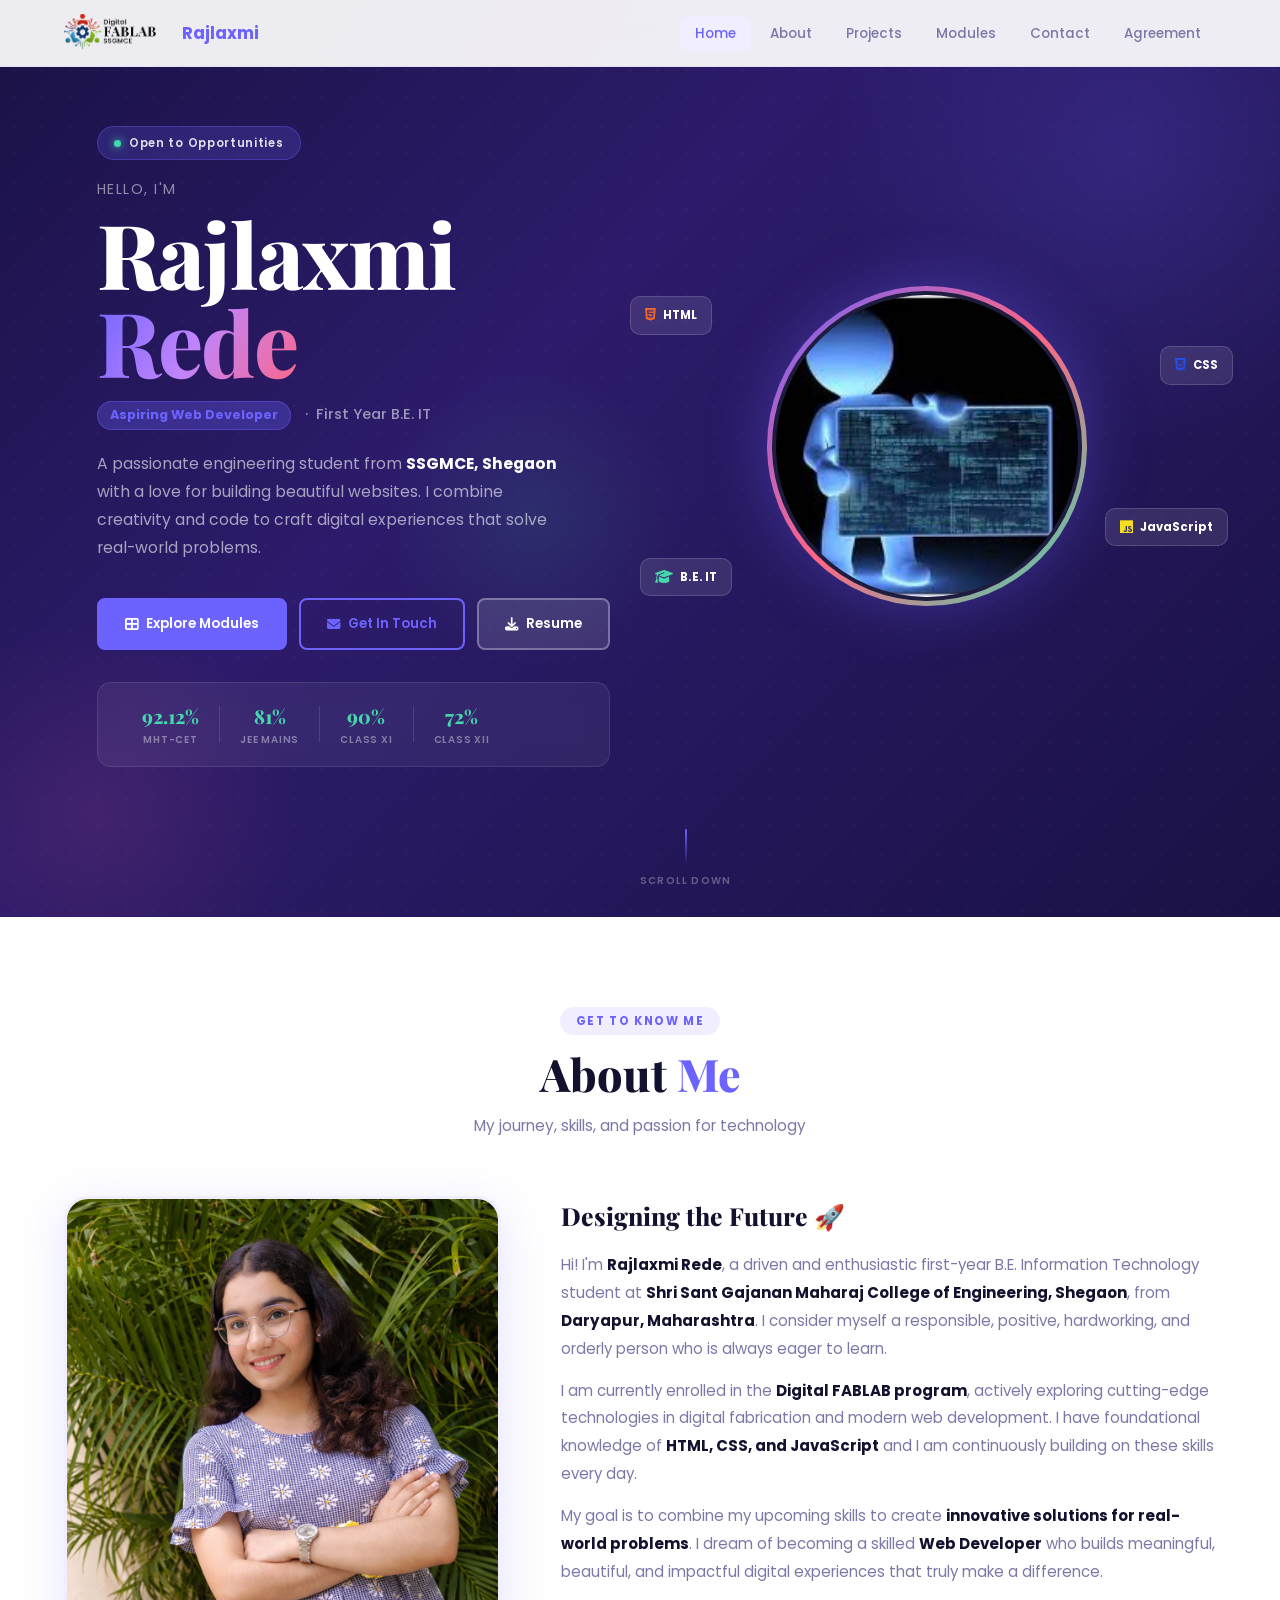
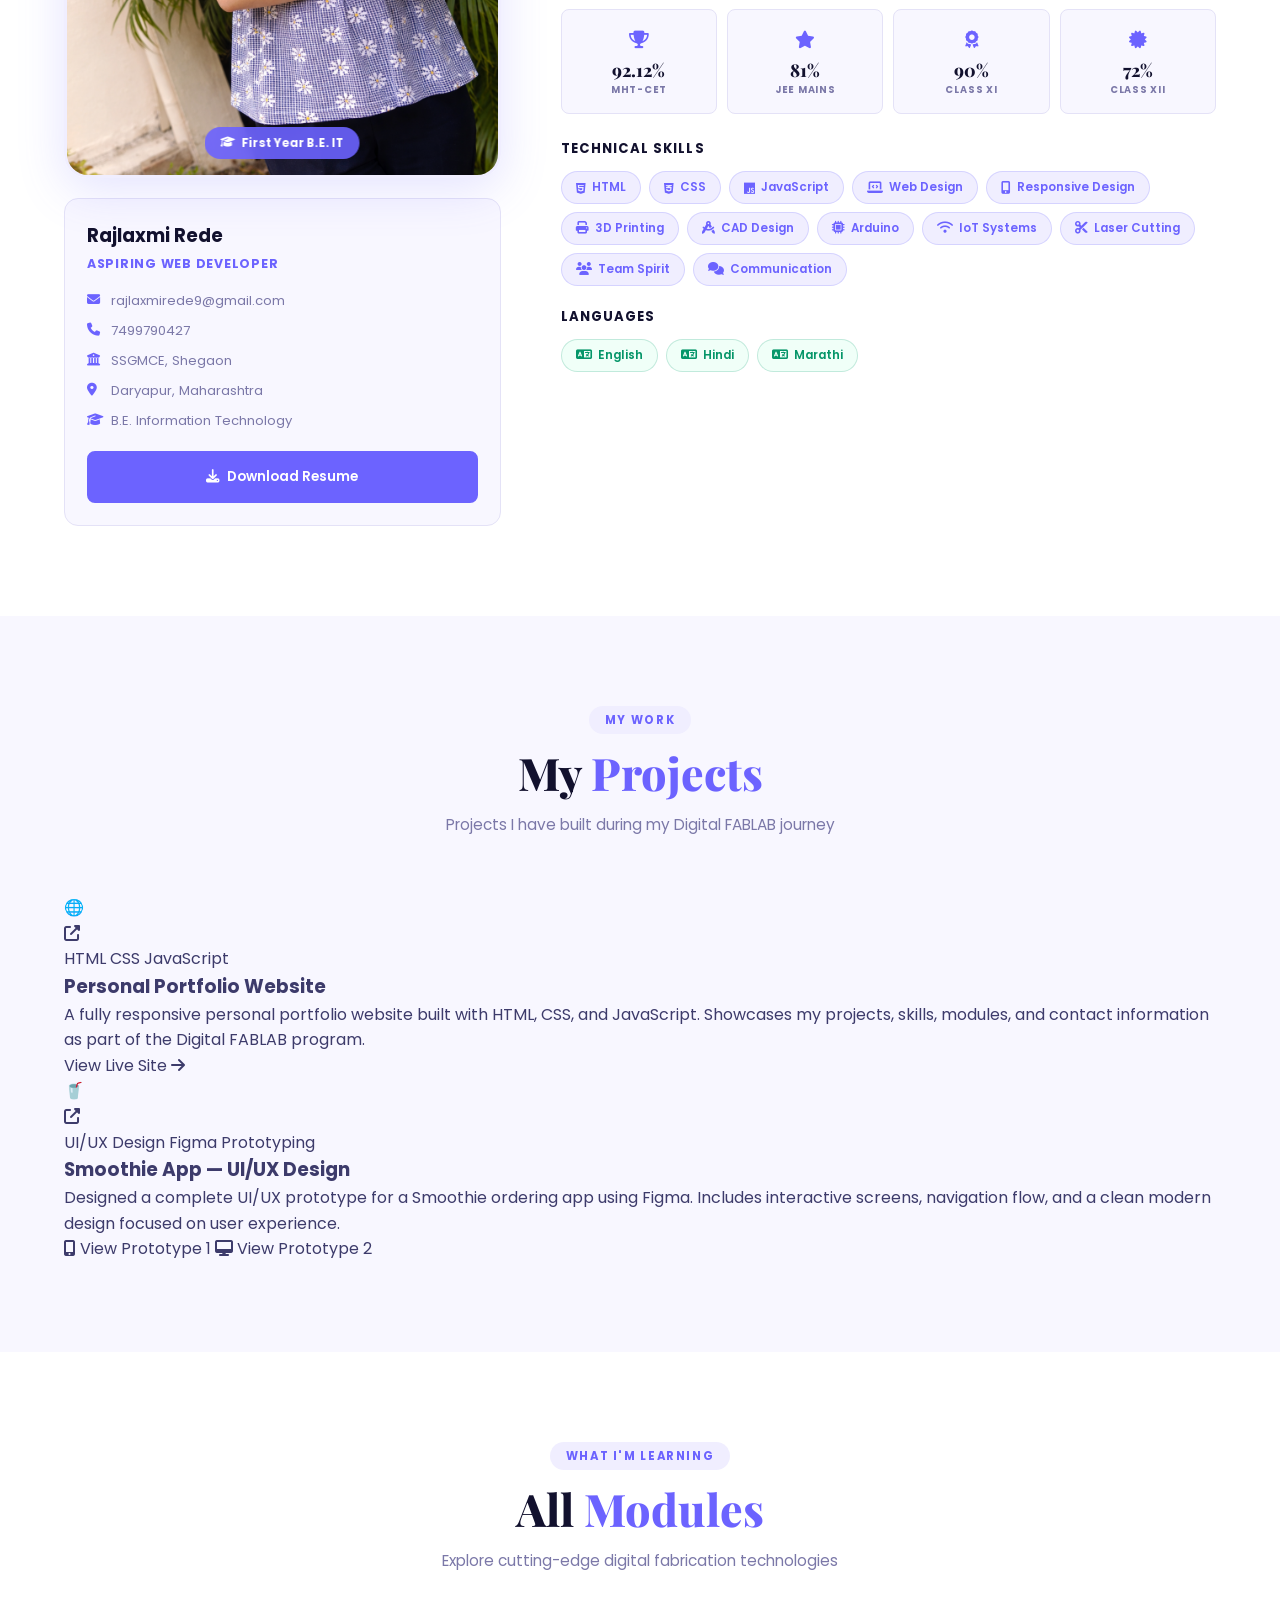
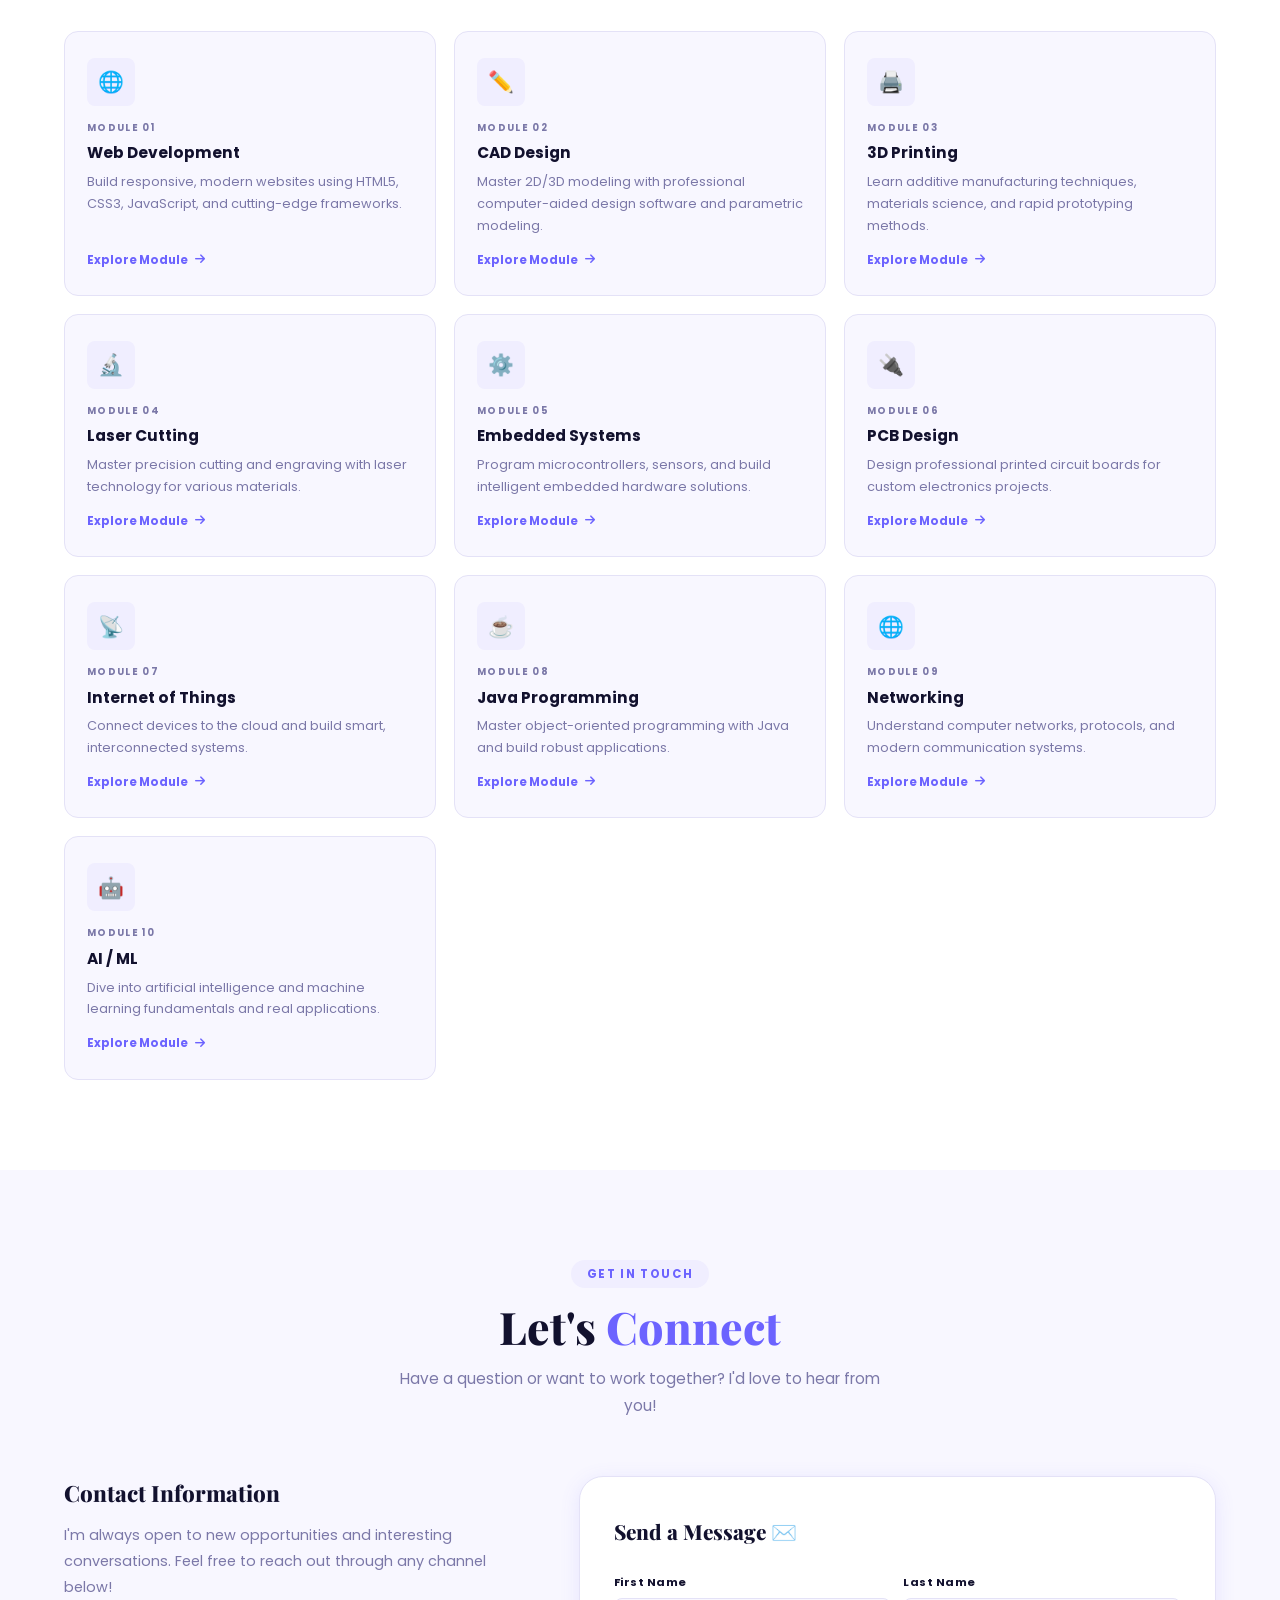
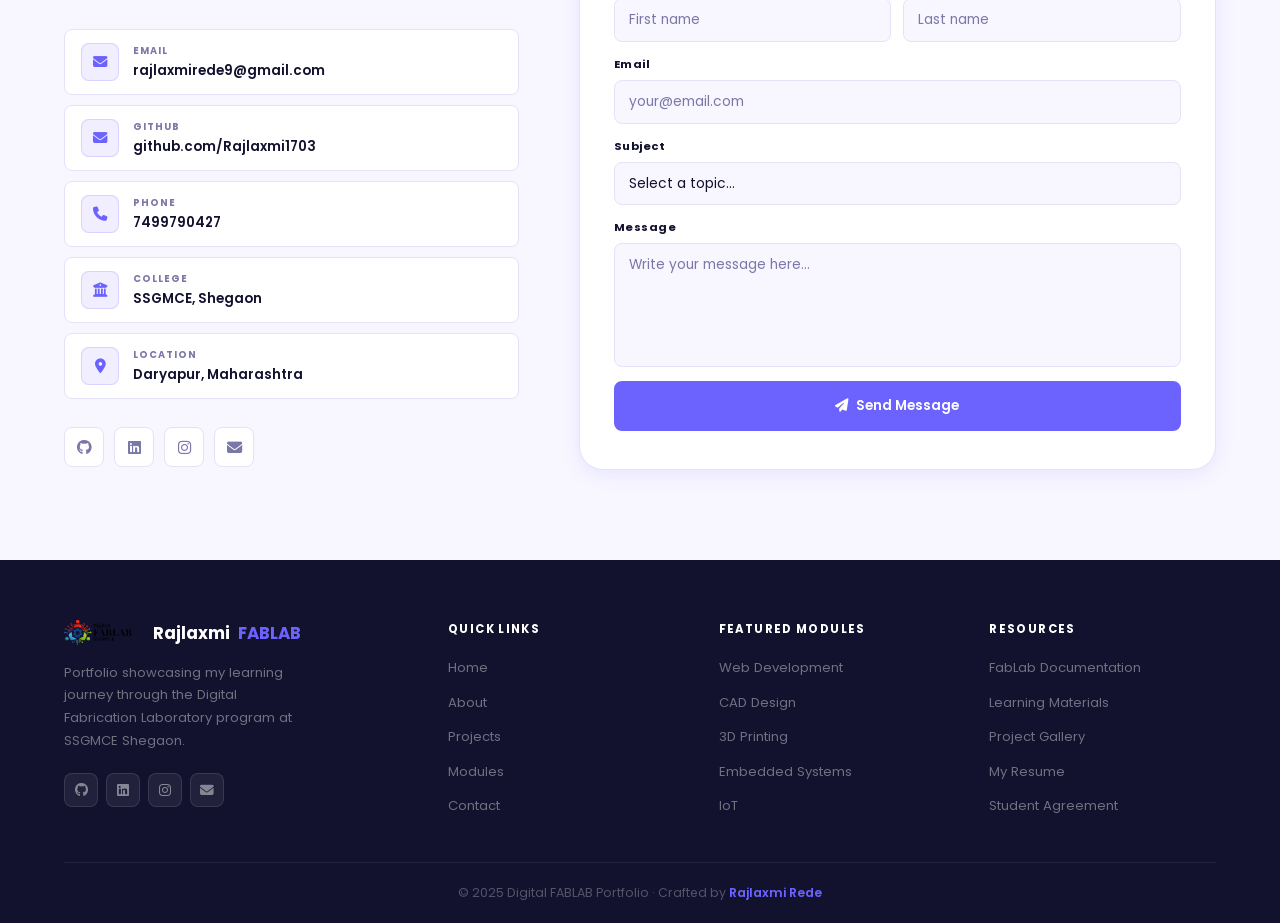
==== index.html @ d32ddcfb "Update index.html" ====
<!DOCTYPE html>
<html lang="en">
<head>
  <meta charset="UTF-8"/>
  <meta name="viewport" content="width=device-width, initial-scale=1.0"/>
  <title>Rajlaxmi Rede — Portfolio</title>
  <link rel="stylesheet" href="style.css"/>
  <link rel="stylesheet" href="https://cdnjs.cloudflare.com/ajax/libs/font-awesome/6.5.0/css/all.min.css"/>
</head>
<body>

  <!-- ========== NAVBAR ========== -->
  <nav class="navbar" id="navbar">
    <div class="nav-container">
      <a href="#home" class="nav-logo">
  <img src="./Fablab logo black.png" alt="FabLab Logo" class="logo-img"/>
  Rajlaxmi 
</a>
      <ul class="nav-menu" id="navMenu">
        <li><a href="#home"     class="nav-link">Home</a></li>
        <li><a href="#about"    class="nav-link">About</a></li>
        <li><a href="#projects" class="nav-link">Projects</a></li>
        <li><a href="#modules"  class="nav-link">Modules</a></li>
        <li><a href="#contact"  class="nav-link">Contact</a></li>
        <li><a href="agreement.html" class="nav-link">Agreement</a></li> 
      </ul>
      <button class="hamburger" id="hamburger" aria-label="Toggle menu">
        <span></span><span></span><span></span>
      </button>
    </div>
  </nav>

  <!-- Mobile Drawer -->
  <div class="mob-nav" id="mobNav">
    <a href="#home"     onclick="closeMob()">Home</a>
    <a href="#about"    onclick="closeMob()">About</a>
    <a href="#projects" onclick="closeMob()">Projects</a>
    <a href="#modules"  onclick="closeMob()">Modules</a>
    <a href="#contact"  onclick="closeMob()">Contact</a>
  </div>

  <!-- ========== HERO ========== -->
  <section id="home" class="hero">
    <div class="hero-circles">
      <div class="hc hc1"></div>
      <div class="hc hc2"></div>
      <div class="hc hc3"></div>
    </div>
    <div class="hero-container">
      <div class="hero-text">
        <div class="hero-badge">
          <span class="bdot"></span> Open to Opportunities
        </div>
        <p class="hero-greeting">Hello, I'm</p>
        <h1 class="hero-name">Rajlaxmi<br><span class="name-grad">Rede</span></h1>
        <p class="hero-role">
          <span class="rtag">Aspiring Web Developer</span>
          &nbsp;·&nbsp; First Year B.E. IT
        </p>
        <p class="hero-desc">
          A passionate engineering student from <strong>SSGMCE, Shegaon</strong> with a
          love for building beautiful websites. I combine creativity and code to craft
          digital experiences that solve real-world problems.
        </p>
        <div class="hero-btns">
          <a href="#modules" class="btn btn-primary">
            <i class="fas fa-th-large"></i> Explore Modules
          </a>
          <a href="#contact" class="btn btn-outline">
            <i class="fas fa-envelope"></i> Get In Touch
          </a>
          <a href="raj_resume.pdf" class="btn btn-ghost" target="_blank">
            <i class="fas fa-download"></i> Resume
          </a>
        </div>

        <div class="hero-scores">
          <div class="hs">
            <div class="hs-val">92.12%</div>
            <div class="hs-lbl">MHT-CET</div>
          </div>
          <div class="hs-div"></div>
          <div class="hs">
            <div class="hs-val">81%</div>
            <div class="hs-lbl">JEE Mains</div>
          </div>
          <div class="hs-div"></div>
          <div class="hs">
            <div class="hs-val">90%</div>
            <div class="hs-lbl">Class XI</div>
          </div>
          <div class="hs-div"></div>
          <div class="hs">
            <div class="hs-val">72%</div>
            <div class="hs-lbl">Class XII</div>
          </div>
        </div>
      </div>

      <div class="hero-right">
        <div class="photo-ring">
          <div class="photo-wrap">
            <img src="./background3.jpg" alt="Rajlaxmi Rede"/>
          </div>
        </div>
        <div class="fchip fc1"><i class="fab fa-html5"></i> HTML</div>
        <div class="fchip fc2"><i class="fab fa-css3-alt"></i> CSS</div>
        <div class="fchip fc3"><i class="fab fa-js"></i> JavaScript</div>
        <div class="fchip fc4"><i class="fas fa-graduation-cap"></i> B.E. IT</div>
      </div>
    </div>

    <div class="scroll-hint">
      <div class="sh-line"></div>
      <span>Scroll Down</span>
    </div>
  </section>

  <!-- ========== ABOUT ========== -->
  <section id="about" class="about">
    <div class="container">
      <div class="section-header fade-up">
        <p class="section-tag">Get to Know Me</p>
        <h2 class="section-title">About <span class="accent">Me</span></h2>
        <p class="section-desc">My journey, skills, and passion for technology</p>
      </div>

      <div class="about-grid">
        <div class="about-left fade-up">
          <div class="aph-wrap">
            <img src="./profile photo.png" alt="Rajlaxmi Rede"/>
            <div class="aph-badge">
              <i class="fas fa-graduation-cap"></i> First Year B.E. IT
            </div>
          </div>
          <div class="ainfo-card">
            <h3 class="aname">Rajlaxmi Rede</h3>
            <p class="arole">Aspiring Web Developer</p>
            <ul class="adetails">
              <li><i class="fas fa-envelope"></i><span>rajlaxmirede9@gmail.com</span></li>
              <li><i class="fas fa-phone"></i><span>7499790427</span></li>
              <li><i class="fas fa-university"></i><span>SSGMCE, Shegaon</span></li>
              <li><i class="fas fa-map-marker-alt"></i><span>Daryapur, Maharashtra</span></li>
              <li><i class="fas fa-graduation-cap"></i><span>B.E. Information Technology</span></li>
            </ul>
            <a href="raj_resume.pdf" class="btn btn-primary btn-full" target="_blank">
              <i class="fas fa-download"></i> Download Resume
            </a>
          </div>
        </div>

        <div class="about-right fade-up d1">
          <h3 class="bio-title">Designing the Future 🚀</h3>
          <p class="bio">
            Hi! I'm <strong>Rajlaxmi Rede</strong>, a driven and enthusiastic first-year
            B.E. Information Technology student at <strong>Shri Sant Gajanan Maharaj
            College of Engineering, Shegaon</strong>, from <strong>Daryapur,
            Maharashtra</strong>. I consider myself a responsible, positive, hardworking,
            and orderly person who is always eager to learn.
          </p>
          <p class="bio">
            I am currently enrolled in the <strong>Digital FABLAB program</strong>, actively
            exploring cutting-edge technologies in digital fabrication and modern web
            development. I have foundational knowledge of <strong>HTML, CSS, and
            JavaScript</strong> and I am continuously building on these skills every day.
          </p>
          <p class="bio">
            My goal is to combine my upcoming skills to create
            <strong>innovative solutions for real-world problems</strong>. I dream of
            becoming a skilled <strong>Web Developer</strong> who builds meaningful,
            beautiful, and impactful digital experiences that truly make a difference.
          </p>

          <div class="edu-row">
            <div class="edu-card">
              <div class="edu-ico"><i class="fas fa-trophy"></i></div>
              <div class="edu-score">92.12%</div>
              <div class="edu-lbl">MHT-CET</div>
            </div>
            <div class="edu-card">
              <div class="edu-ico"><i class="fas fa-star"></i></div>
              <div class="edu-score">81%</div>
              <div class="edu-lbl">JEE Mains</div>
            </div>
            <div class="edu-card">
              <div class="edu-ico"><i class="fas fa-award"></i></div>
              <div class="edu-score">90%</div>
              <div class="edu-lbl">Class XI</div>
            </div>
            <div class="edu-card">
              <div class="edu-ico"><i class="fas fa-certificate"></i></div>
              <div class="edu-score">72%</div>
              <div class="edu-lbl">Class XII</div>
            </div>
          </div>

          <h4 class="sk-title">Technical Skills</h4>
          <div class="sk-wrap">
            <span class="sk"><i class="fab fa-html5"></i> HTML</span>
            <span class="sk"><i class="fab fa-css3-alt"></i> CSS</span>
            <span class="sk"><i class="fab fa-js"></i> JavaScript</span>
            <span class="sk"><i class="fas fa-laptop-code"></i> Web Design</span>
            <span class="sk"><i class="fas fa-mobile-alt"></i> Responsive Design</span>
            <span class="sk"><i class="fas fa-print"></i> 3D Printing</span>
            <span class="sk"><i class="fas fa-drafting-compass"></i> CAD Design</span>
            <span class="sk"><i class="fas fa-microchip"></i> Arduino</span>
            <span class="sk"><i class="fas fa-wifi"></i> IoT Systems</span>
            <span class="sk"><i class="fas fa-cut"></i> Laser Cutting</span>
            <span class="sk"><i class="fas fa-users"></i> Team Spirit</span>
            <span class="sk"><i class="fas fa-comments"></i> Communication</span>
          </div>

          <h4 class="sk-title" style="margin-top:20px;">Languages</h4>
          <div class="sk-wrap">
            <span class="sk lang"><i class="fas fa-language"></i> English</span>
            <span class="sk lang"><i class="fas fa-language"></i> Hindi</span>
            <span class="sk lang"><i class="fas fa-language"></i> Marathi</span>
          </div>
        </div>
      </div>
    </div>
  </section>

  <!-- ========== PROJECTS ========== -->
<section id="projects" class="projects">
  <div class="container">
    <div class="section-header fade-up">
      <p class="section-tag">My Work</p>
      <h2 class="section-title">My <span class="accent">Projects</span></h2>
      <p class="section-desc">Projects I have built during my Digital FABLAB journey</p>
    </div>

    <div class="projects-grid fade-up d1">

      <!-- ── PROJECT 1 ── -->
      <div class="proj-card">
        <div class="proj-img">
          <div class="proj-emoji">🌐</div>
          <div class="proj-overlay">
            <a href="https://rajlaxmi1703.github.io/new-portfolio/"
               target="_blank" class="proj-overlay-btn">
              <i class="fas fa-external-link-alt"></i>
            </a>
          </div>
        </div>
        <div class="proj-body">
          <div class="proj-tags">
            <span>HTML</span>
            <span>CSS</span>
            <span>JavaScript</span>
          </div>
          <h3 class="proj-title">Personal Portfolio Website</h3>
          <p class="proj-desc">
            A fully responsive personal portfolio website built with HTML, CSS,
            and JavaScript. Showcases my projects, skills, modules, and contact
            information as part of the Digital FABLAB program.
          </p>
          <a href="https://rajlaxmi1703.github.io/new-portfolio/"
             target="_blank" class="proj-link">
            View Live Site <i class="fas fa-arrow-right"></i>
          </a>
        </div>
      </div>

      <!-- ── PROJECT 2 ── -->
<div class="proj-card">
  <div class="proj-img">
    <div class="proj-emoji">🥤</div>
    <div class="proj-overlay">
      <a href="https://www.figma.com/proto/hM9DYIUPNpZbMHEtj3HZSu/SMOOTHIE?page-id=0%3A1&node-id=1-2&viewport=-27%2C272%2C0.26&t=ZIul0UamfwOJf7u2-1&scaling=min-zoom&content-scaling=fixed&starting-point-node-id=1%3A2"
         target="_blank" class="proj-overlay-btn">
        <i class="fas fa-external-link-alt"></i>
      </a>
    </div>
  </div>
  <div class="proj-body">
    <div class="proj-tags">
      <span>UI/UX Design</span>
      <span>Figma</span>
      <span>Prototyping</span>
    </div>
    <h3 class="proj-title">Smoothie App — UI/UX Design</h3>
    <p class="proj-desc">
      Designed a complete UI/UX prototype for a Smoothie ordering app using
      Figma. Includes interactive screens, navigation flow, and a clean
      modern design focused on user experience.
    </p>

    <!-- ── TWO LINKS ── -->
    <div class="proj-links">
      <a href="https://www.figma.com/proto/hM9DYIUPNpZbMHEtj3HZSu/SMOOTHIE?page-id=0%3A1&node-id=1-2&viewport=-27%2C272%2C0.26&t=ZIul0UamfwOJf7u2-1&scaling=min-zoom&content-scaling=fixed&starting-point-node-id=1%3A2"
         target="_blank" class="proj-link">
        <i class="fas fa-mobile-alt"></i> View Prototype 1
      </a>
      <a href="https://www.figma.com/proto/R5Jrcd3M5O8kg1SJXBQDNY/Untitled?page-id=3%3A2&node-id=3-122&p=f&viewport=81%2C259%2C0.11&t=gJ6X6lmeKwfV7VP4-1&scaling=contain&content-scaling=fixed&starting-point-node-id=3%3A122"
         target="_blank" class="proj-link">
        <i class="fas fa-desktop"></i> View Prototype 2
      </a>
    </div>

  </div>
</div>
    </div>
  </div>
</section>

  <!-- ========== MODULES ========== -->
  <section id="modules" class="modules">
    <div class="container">
      <div class="section-header fade-up">
        <p class="section-tag">What I'm Learning</p>
        <h2 class="section-title">All <span class="accent">Modules</span></h2>
        <p class="section-desc">Explore cutting-edge digital fabrication technologies</p>
      </div>
      <div class="modules-grid" id="modulesGrid"></div>
    </div>
  </section>

  <!-- ========== CONTACT ========== -->
  <section id="contact" class="contact">
    <div class="container">
      <div class="section-header fade-up">
        <p class="section-tag">Get In Touch</p>
        <h2 class="section-title">Let's <span class="accent">Connect</span></h2>
        <p class="section-desc">Have a question or want to work together? I'd love to hear from you!</p>
      </div>
      <div class="contact-grid">
        <div class="contact-left fade-up d1">
          <h3 class="cl-title">Contact Information</h3>
          <p class="cl-desc">
            I'm always open to new opportunities and interesting conversations.
            Feel free to reach out through any channel below!
          </p>
          <div class="ci-list">
            <a href="mailto:rajlaxmirede9@gmail.com" class="ci">
              <div class="ci-ico"><i class="fas fa-envelope"></i></div>
              <div>
                <div class="ci-lbl">Email</div>
                <div class="ci-val">rajlaxmirede9@gmail.com</div>
              </div>
            </a>
            <a href="mailto:https://github.com/Rajlaxmi1703" class="ci">
              <div class="ci-ico"><i class="fas fa-envelope"></i></div>
              <div>
                <div class="ci-lbl">GitHub</div>
                <div class="ci-val">github.com/Rajlaxmi1703</div>
              </div>
            </a>
            <a href="tel:7499790427" class="ci">
              <div class="ci-ico"><i class="fas fa-phone"></i></div>
              <div>
                <div class="ci-lbl">Phone</div>
                <div class="ci-val">7499790427</div>
              </div>
            </a>
            <div class="ci">
              <div class="ci-ico"><i class="fas fa-university"></i></div>
              <div>
                <div class="ci-lbl">College</div>
                <div class="ci-val">SSGMCE, Shegaon</div>
              </div>
            </div>
            <div class="ci">
              <div class="ci-ico"><i class="fas fa-map-marker-alt"></i></div>
              <div>
                <div class="ci-lbl">Location</div>
                <div class="ci-val">Daryapur, Maharashtra</div>
              </div>
            </div>
          </div>
          <div class="soc-row">
            <a href="#" class="soc"><i class="fab fa-github"></i></a>
            <a href="#" class="soc"><i class="fab fa-linkedin"></i></a>
            <a href="#" class="soc"><i class="fab fa-instagram"></i></a>
            <a href="mailto:rajlaxmirede9@gmail.com" class="soc">
              <i class="fas fa-envelope"></i>
            </a>
          </div>
        </div>

        <div class="cform-wrap fade-up d2">
          <h3 class="cform-title">Send a Message ✉️</h3>
          <form id="contactForm" onsubmit="handleSubmit(event)">
            <div class="fg-row">
              <div class="fg">
                <label>First Name</label>
                <input type="text" placeholder="First name" required/>
              </div>
              <div class="fg">
                <label>Last Name</label>
                <input type="text" placeholder="Last name" required/>
              </div>
            </div>
            <div class="fg">
              <label>Email</label>
              <input type="email" placeholder="your@email.com" required/>
            </div>
            <div class="fg">
              <label>Subject</label>
              <select>
                <option value="">Select a topic…</option>
                <option>Project Collaboration</option>
                <option>Module Question</option>
                <option>Internship / Opportunity</option>
                <option>Just Saying Hello</option>
                <option>Other</option>
              </select>
            </div>
            <div class="fg">
              <label>Message</label>
              <textarea rows="5" placeholder="Write your message here..." required></textarea>
            </div>
            <button type="submit" class="btn btn-primary btn-full" id="submitBtn">
              <i class="fas fa-paper-plane"></i> Send Message
            </button>
          </form>
        </div>
      </div>
    </div>
  </section>

  <!-- ========== FOOTER ========== -->
  <footer class="footer">
    <div class="container">
      <div class="footer-grid">
        <div class="footer-brand">
          <a href="#home" class="footer-logo">
  <img src="./Fablab logo black.png" alt="FabLab Logo" class="logo-img-footer"/>
  Rajlaxmi <span>FABLAB</span>
</a>
          <p class="footer-desc">
            Portfolio showcasing my learning journey through the Digital Fabrication
            Laboratory program at SSGMCE Shegaon.
          </p>
          <div class="footer-socials">
            <a href="#"><i class="fab fa-github"></i></a>
            <a href="#"><i class="fab fa-linkedin"></i></a>
            <a href="#"><i class="fab fa-instagram"></i></a>
            <a href="mailto:rajlaxmirede9@gmail.com"><i class="fas fa-envelope"></i></a>
          </div>
        </div>
        <div class="footer-col">
          <h4 class="fc-title">Quick Links</h4>
          <ul class="flinks">
            <li><a href="#home">Home</a></li>
            <li><a href="#about">About</a></li>
            <li><a href="#projects">Projects</a></li>
            <li><a href="#modules">Modules</a></li>
            <li><a href="#contact">Contact</a></li>
          </ul>
        </div>
        <div class="footer-col">
          <h4 class="fc-title">Featured Modules</h4>
          <ul class="flinks">
            <li><a href="web-development.html">Web Development</a></li>
            <li><a href="cad-design.html">CAD Design</a></li>
            <li><a href="3d-printing.html">3D Printing</a></li>
            <li><a href="embedded-systems.html">Embedded Systems</a></li>
            <li><a href="iot.html">IoT</a></li>
          </ul>
        </div>
        <div class="footer-col">
          <h4 class="fc-title">Resources</h4>
          <ul class="flinks">
            <li><a href="#">FabLab Documentation</a></li>
            <li><a href="#">Learning Materials</a></li>
            <li><a href="#">Project Gallery</a></li>
            <li><a href="raj_resume.pdf" target="_blank">My Resume</a></li>
             <li><a href="agreement.html">Student Agreement</a></li> 
          </ul>
        </div>
      </div>
      <div class="footer-bottom">
        <p>© 2025 Digital FABLAB Portfolio · Crafted by <span>Rajlaxmi Rede</span></p>
      </div>
    </div>
  </footer>

  <button class="btt" id="backToTop" aria-label="Back to top">
    <i class="fas fa-chevron-up"></i>
  </button>

  <script src="script.js"></script>
</body>
</html>
---- style.css ----
/* =============================================
   RAJLAXMI REDE — PORTFOLIO  style.css
   =============================================*/

@import url('https://fonts.googleapis.com/css2?family=Poppins:wght@300;400;500;600;700;800&family=Playfair+Display:ital,wght@0,700;0,800;1,700&display=swap');

/* ---------- TOKENS ---------- */
:root {
  --primary:   #6c63ff;
  --primary-d: #554fd8;
  --primary-l: #f0eeff;
  --pink:      #ff6584;
  --teal:      #43d9ad;
  --dark:      #12112e;
  --dark2:     #1e1d3f;
  --text:      #3d3b6b;
  --muted:     #7b78a8;
  --border:    #e4e2f7;
  --bg:        #f8f7ff;
  --white:     #ffffff;
  --sh:        0 4px 20px rgba(108,99,255,0.12);
  --sh-lg:     0 12px 48px rgba(108,99,255,0.18);
  --r:         14px;
  --r-sm:      8px;
  --r-lg:      24px;
  --tr:        all 0.3s ease;
}

*,*::before,*::after { box-sizing:border-box; margin:0; padding:0 }
html { scroll-behavior:smooth }
body {
  font-family:'Poppins',sans-serif;
  color:var(--text);
  background:var(--bg);
  overflow-x:hidden;
  line-height:1.6;
}
img { max-width:100%; display:block }
a   { text-decoration:none; color:inherit }
ul  { list-style:none }

.container { width:100%; max-width:1200px; margin:0 auto; padding:0 24px }
section { padding:90px 0 }

/* ---- SECTION HEADER ---- */
.section-header { text-align:center; margin-bottom:56px }
.section-tag {
  display:inline-block; padding:5px 16px; border-radius:100px;
  background:var(--primary-l); color:var(--primary);
  font-size:0.72rem; font-weight:700; letter-spacing:0.14em;
  text-transform:uppercase; margin-bottom:12px;
}
.section-title {
  font-family:'Playfair Display',serif;
  font-size:clamp(1.8rem,4vw,2.8rem);
  font-weight:800; color:var(--dark);
  margin-bottom:12px; line-height:1.2;
}
.accent { color:var(--primary) }
.section-desc {
  font-size:0.96rem; color:var(--muted);
  max-width:500px; margin:0 auto; line-height:1.75;
}

/* ---- BUTTONS ---- */
.btn {
  display:inline-flex; align-items:center; gap:8px;
  padding:13px 26px; border-radius:var(--r-sm);
  font-family:'Poppins',sans-serif; font-size:0.84rem;
  font-weight:600; cursor:pointer; border:2px solid transparent;
  transition:var(--tr); text-decoration:none;
}
.btn-primary  { background:var(--primary); color:#fff; border-color:var(--primary) }
.btn-primary:hover {
  background:var(--primary-d); border-color:var(--primary-d);
  transform:translateY(-2px); box-shadow:0 8px 24px rgba(108,99,255,0.35);
}
.btn-outline  { background:transparent; color:var(--primary); border-color:var(--primary) }
.btn-outline:hover { background:var(--primary); color:#fff; transform:translateY(-2px) }
.btn-ghost    { background:rgba(255,255,255,0.12); color:#fff; border-color:rgba(255,255,255,0.3) }
.btn-ghost:hover  { background:rgba(255,255,255,0.22); transform:translateY(-2px) }
.btn-full     { width:100%; justify-content:center }

/* ---- REVEAL ANIMATION ---- */
.fade-up {
  opacity:0; transform:translateY(28px);
  transition:opacity .65s cubic-bezier(.16,1,.3,1),
              transform .65s cubic-bezier(.16,1,.3,1);
}
.fade-up.visible { opacity:1; transform:none }
.d1 { transition-delay:.1s }
.d2 { transition-delay:.2s }
.d3 { transition-delay:.3s }

/* =============================================
   NAVBAR
   =============================================*/
.navbar {
  position:fixed; top:0; left:0; right:0; z-index:1000;
  background:rgba(255,255,255,0.92); backdrop-filter:blur(16px);
  border-bottom:1px solid var(--border); transition:box-shadow .3s;
}
.navbar.scrolled { box-shadow:var(--sh) }
.nav-container {
  display:flex; align-items:center; justify-content:space-between;
  max-width:1200px; margin:0 auto; padding:0 24px; height:66px;
}
.nav-logo {
  display:flex; align-items:center; gap:8px;
  font-size:1.05rem; font-weight:700; color:var(--primary);
}
.nav-logo span { color:var(--dark) }
.nav-menu { display:flex; align-items:center; gap:4px }
.nav-link {
  padding:8px 15px; border-radius:var(--r-sm);
  font-size:0.84rem; font-weight:500; color:var(--muted); transition:var(--tr);
}
.nav-link:hover,
.nav-link.active { color:var(--primary); background:var(--primary-l) }

.hamburger {
  display:none; flex-direction:column; gap:5px;
  background:none; border:none; cursor:pointer; padding:4px;
}
.hamburger span {
  display:block; width:22px; height:2px;
  background:var(--dark); border-radius:2px; transition:var(--tr);
}
.hamburger.open span:nth-child(1) { transform:rotate(45deg) translate(5px,5px) }
.hamburger.open span:nth-child(2) { opacity:0 }
.hamburger.open span:nth-child(3) { transform:rotate(-45deg) translate(5px,-5px) }

.mob-nav {
  display:none; position:fixed; top:66px; left:0; right:0; z-index:999;
  background:rgba(255,255,255,0.97); backdrop-filter:blur(16px);
  border-bottom:1px solid var(--border);
  flex-direction:column; padding:14px 24px 20px; gap:4px;
  transform:translateY(-110%);
  transition:transform .35s cubic-bezier(.16,1,.3,1);
}
.mob-nav.open { transform:translateY(0) }
.mob-nav a {
  padding:12px 14px; border-radius:var(--r-sm);
  font-size:0.88rem; font-weight:500; color:var(--muted);
  border-bottom:1px solid var(--border); transition:color .2s;
}
.mob-nav a:hover { color:var(--primary) }

/* =============================================
   HERO
   =============================================*/
.hero {
  min-height:100vh; display:flex; flex-direction:column;
  justify-content:center; padding-top:66px;
  background:linear-gradient(135deg,#1a1245 0%,#2d1b6b 40%,#1a1245 100%);
  position:relative; overflow:hidden;
}

/* Dot grid background */
.hero::before {
  content:''; position:absolute; inset:0;
  background-image:radial-gradient(rgba(255,255,255,0.04) 1px,transparent 1px);
  background-size:28px 28px; pointer-events:none;
}

/* Glowing circles */
.hero-circles { position:absolute; inset:0; pointer-events:none }
.hc  { position:absolute; border-radius:50% }
.hc1 {
  width:600px; height:600px; top:-150px; right:-150px;
  background:radial-gradient(circle,rgba(108,99,255,0.18) 0%,transparent 70%);
}
.hc2 {
  width:400px; height:400px; bottom:-100px; left:-100px;
  background:radial-gradient(circle,rgba(255,101,132,0.1) 0%,transparent 70%);
}
.hc3 {
  width:300px; height:300px; top:40%; left:30%;
  background:radial-gradient(circle,rgba(67,217,173,0.1) 0%,transparent 70%);
}

.hero-container {
  position:relative; z-index:1; display:grid;
  grid-template-columns:1fr 1fr; gap:60px; align-items:center;
  max-width:1200px; margin:0 auto; padding:60px 24px;
}

/* Animated badge */
.hero-badge {
  display:inline-flex; align-items:center; gap:8px;
  padding:7px 16px; border-radius:100px;
  background:rgba(108,99,255,0.2); border:1px solid rgba(108,99,255,0.35);
  font-size:0.72rem; font-weight:600; color:rgba(255,255,255,0.85);
  letter-spacing:0.06em; margin-bottom:18px;
  opacity:0; animation:hup .7s .1s forwards;
}
.bdot {
  width:7px; height:7px; border-radius:50%;
  background:var(--teal); box-shadow:0 0 8px var(--teal);
  animation:pulse 2s infinite;
}
@keyframes pulse {
  0%,100% { box-shadow:0 0 0 0 rgba(67,217,173,0.4) }
  50%      { box-shadow:0 0 0 6px rgba(67,217,173,0) }
}

.hero-greeting {
  font-size:0.9rem; color:rgba(255,255,255,0.5);
  letter-spacing:0.1em; text-transform:uppercase; margin-bottom:8px;
  opacity:0; animation:hup .7s .2s forwards;
}
.hero-name {
  font-family:'Playfair Display',serif; font-weight:800;
  font-size:clamp(3rem,7vw,6rem); color:#fff;
  line-height:0.98; letter-spacing:-0.02em; margin-bottom:16px;
  opacity:0; animation:hup .7s .35s forwards;
}
.name-grad {
  background:linear-gradient(120deg,var(--primary),#c084fc,var(--pink));
  -webkit-background-clip:text; -webkit-text-fill-color:transparent;
  background-clip:text;
}
.hero-role {
  font-size:0.92rem; font-weight:500; color:rgba(255,255,255,0.55);
  margin-bottom:20px; opacity:0; animation:hup .7s .45s forwards;
}
.rtag {
  display:inline-block; padding:3px 12px; border-radius:100px;
  background:rgba(108,99,255,0.3); color:var(--primary);
  font-weight:700; font-size:0.8rem;
  border:1px solid rgba(108,99,255,0.4); margin-right:6px;
}
.hero-desc {
  font-size:0.98rem; color:rgba(255,255,255,0.6);
  line-height:1.8; max-width:460px; margin-bottom:36px;
  opacity:0; animation:hup .7s .55s forwards;
}
.hero-desc strong { color:#fff }
.hero-btns {
  display:flex; gap:12px; flex-wrap:wrap;
  opacity:0; animation:hup .7s .65s forwards;
}

/* Score bar */
.hero-scores {
  display:flex; align-items:center;
  margin-top:32px; padding:18px 24px;
  background:rgba(255,255,255,0.06); border:1px solid rgba(255,255,255,0.1);
  border-radius:var(--r); backdrop-filter:blur(10px);
  opacity:0; animation:hup .7s .8s forwards;
}
.hs     { text-align:center; padding:0 20px }
.hs-val {
  font-family:'Playfair Display',serif;
  font-size:1.2rem; font-weight:800; color:var(--teal);
}
.hs-lbl {
  font-size:0.62rem; font-weight:600; letter-spacing:0.08em;
  text-transform:uppercase; color:rgba(255,255,255,0.4);
}
.hs-div { width:1px; height:36px; background:rgba(255,255,255,0.12) }

/* Hero photo */
.hero-right {
  position:relative; display:flex; justify-content:center;
  align-items:center; opacity:0; animation:hup .9s .7s forwards;
}
.photo-ring {
  width:320px; height:320px; border-radius:50%; padding:5px;
  background:linear-gradient(135deg,var(--primary),var(--pink),var(--teal));
  box-shadow:0 0 60px rgba(108,99,255,0.35);
}
.photo-wrap {
  width:100%; height:100%; border-radius:50%;
  overflow:hidden; background:var(--dark2); border:4px solid var(--dark2);
}
.photo-wrap img { width:100%; height:100%; object-fit:cover; object-position:top }

/* Floating chips */
.fchip {
  position:absolute; display:flex; align-items:center; gap:7px;
  padding:9px 14px; border-radius:10px;
  background:rgba(255,255,255,0.1); backdrop-filter:blur(12px);
  border:1px solid rgba(255,255,255,0.15);
  font-size:0.72rem; font-weight:700; color:#fff;
  animation:float 4s ease-in-out infinite; white-space:nowrap;
}
.fc1 { top:10px;   left:-40px;  animation-delay:0s }
.fc2 { top:60px;   right:-50px; animation-delay:.7s }
.fc3 { bottom:60px;right:-45px; animation-delay:1.4s }
.fc4 { bottom:10px;left:-30px;  animation-delay:.4s }
.fchip i { font-size:0.9rem }
.fc1 i { color:#f06529 }
.fc2 i { color:#264de4 }
.fc3 i { color:#f7df1e }
.fc4 i { color:var(--teal) }

@keyframes float  { 0%,100%{transform:translateY(0)} 50%{transform:translateY(-8px)} }
@keyframes hup    { from{opacity:0;transform:translateY(22px)} to{opacity:1;transform:translateY(0)} }

/* Scroll hint */
.scroll-hint {
  position:absolute; bottom:28px; left:50%; transform:translateX(-50%);
  display:flex; flex-direction:column; align-items:center; gap:8px;
  z-index:1; opacity:0; animation:hup .7s 1.2s forwards;
}
.sh-line {
  width:2px; height:36px;
  background:linear-gradient(to bottom,var(--primary),transparent);
  border-radius:2px; animation:sline 1.8s ease-in-out infinite;
}
.scroll-hint span {
  font-size:0.62rem; font-weight:600; letter-spacing:0.12em;
  text-transform:uppercase; color:rgba(255,255,255,0.3);
}
@keyframes sline {
  0%,100% { opacity:1; transform:scaleY(1) }
  50%      { opacity:0.4; transform:scaleY(0.7) }
}

/* =============================================
   ABOUT
   =============================================*/
.about { background:var(--white) }
.about-grid {
  display:grid; grid-template-columns:1fr 1.5fr;
  gap:60px; align-items:start;
}

.aph-wrap {
  width:100%; aspect-ratio:3/4; border-radius:var(--r-lg);
  overflow:hidden; box-shadow:var(--sh-lg); margin-bottom:20px;
  position:relative; border:3px solid var(--primary-l);
}
.aph-wrap img { width:100%; height:100%; object-fit:cover; object-position:top }
.aph-badge {
  position:absolute; bottom:16px; left:50%; transform:translateX(-50%);
  white-space:nowrap; background:rgba(108,99,255,0.9); backdrop-filter:blur(8px);
  color:#fff; font-size:0.72rem; font-weight:700;
  padding:7px 16px; border-radius:100px;
  display:flex; align-items:center; gap:7px;
}

.ainfo-card {
  background:var(--bg); border:1px solid var(--border);
  border-radius:var(--r); padding:22px;
}
.aname  { font-size:1.15rem; font-weight:700; color:var(--dark); margin-bottom:4px }
.arole  {
  font-size:0.78rem; font-weight:700; color:var(--primary);
  text-transform:uppercase; letter-spacing:0.06em; margin-bottom:16px;
}
.adetails { display:flex; flex-direction:column; gap:9px; margin-bottom:20px }
.adetails li {
  display:flex; align-items:flex-start; gap:10px;
  font-size:0.82rem; color:var(--muted);
}
.adetails li i { color:var(--primary); width:14px; flex-shrink:0; margin-top:3px }
.adetails li span { word-break:break-all }

.bio-title {
  font-family:'Playfair Display',serif;
  font-size:1.55rem; font-weight:800; color:var(--dark); margin-bottom:16px;
}
.bio { font-size:0.94rem; color:var(--muted); line-height:1.85; margin-bottom:14px }
.bio strong { color:var(--dark) }

/* Education score cards */
.edu-row {
  display:grid; grid-template-columns:repeat(4,1fr);
  gap:10px; margin:24px 0;
}
.edu-card {
  background:var(--bg); border:1px solid var(--border);
  border-radius:var(--r-sm); padding:16px 10px;
  text-align:center; transition:var(--tr);
}
.edu-card:hover {
  background:var(--primary-l); border-color:rgba(108,99,255,0.25);
  transform:translateY(-3px);
}
.edu-ico   { font-size:1.1rem; color:var(--primary); margin-bottom:6px }
.edu-score {
  font-family:'Playfair Display',serif;
  font-size:1.1rem; font-weight:800; color:var(--dark); line-height:1;
}
.edu-lbl {
  font-size:0.6rem; font-weight:700; letter-spacing:0.08em;
  text-transform:uppercase; color:var(--muted); margin-top:4px;
}

/* Skills */
.sk-title {
  font-size:0.82rem; font-weight:700; text-transform:uppercase;
  letter-spacing:0.08em; color:var(--dark); margin-bottom:12px;
}
.sk-wrap { display:flex; flex-wrap:wrap; gap:8px }
.sk {
  display:inline-flex; align-items:center; gap:6px;
  padding:6px 14px; border-radius:100px;
  background:var(--primary-l); color:var(--primary);
  border:1px solid rgba(108,99,255,0.2);
  font-size:0.74rem; font-weight:600; transition:var(--tr); cursor:default;
}
.sk:hover {
  background:var(--primary); color:#fff;
  transform:translateY(-2px); box-shadow:0 4px 12px rgba(108,99,255,0.3);
}
.sk.lang { background:#f0fff8; color:#059669; border-color:rgba(5,150,105,0.2) }
.sk.lang:hover { background:#059669; color:#fff }
.sk i { font-size:0.8rem }

/* =============================================
   PROJECTS
   =============================================*/
.projects { background:var(--bg) }
.no-projects {
  max-width:600px; margin:0 auto; text-align:center;
  background:var(--white); border:2px dashed var(--border);
  border-radius:var(--r-lg); padding:60px 40px;
}
.np-icon  { font-size:3.5rem; margin-bottom:18px }
.np-title {
  font-family:'Playfair Display',serif;
  font-size:1.5rem; font-weight:800; color:var(--dark); margin-bottom:12px;
}
.np-desc  { font-size:0.92rem; color:var(--muted); line-height:1.8; margin-bottom:24px }
.np-tags  { display:flex; flex-wrap:wrap; gap:8px; justify-content:center }
.np-tags span {
  padding:5px 14px; border-radius:100px;
  background:var(--primary-l); color:var(--primary);
  border:1px solid rgba(108,99,255,0.2); font-size:0.72rem; font-weight:600;
}

/* =============================================
   MODULES
   =============================================*/
.modules { background:var(--white) }
.modules-grid { display:grid; grid-template-columns:repeat(3,1fr); gap:18px }
.module-card {
  background:var(--bg); border:1px solid var(--border);
  border-radius:var(--r); padding:26px 22px;
  display:flex; flex-direction:column;
  transition:var(--tr); position:relative; overflow:hidden; cursor:pointer;
}
.module-card::before {
  content:''; position:absolute; top:0; left:0; right:0; height:3px;
  background:linear-gradient(90deg,var(--primary),var(--pink));
  transform:scaleX(0); transform-origin:left; transition:transform .35s ease;
}
.module-card:hover::before { transform:scaleX(1) }
.module-card:hover {
  transform:translateY(-5px); box-shadow:var(--sh-lg);
  border-color:rgba(108,99,255,0.2); background:var(--white);
}
.mod-icon {
  width:48px; height:48px; border-radius:var(--r-sm);
  background:var(--primary-l);
  display:flex; align-items:center; justify-content:center;
  font-size:1.3rem; margin-bottom:14px; transition:var(--tr);
}
.module-card:hover .mod-icon { background:var(--primary); transform:scale(1.08) }
.mod-num   { font-size:0.6rem; font-weight:700; letter-spacing:0.14em; text-transform:uppercase; color:var(--muted); margin-bottom:8px }
.mod-title { font-size:0.96rem; font-weight:700; color:var(--dark); margin-bottom:8px; line-height:1.3 }
.mod-desc  { font-size:0.8rem; color:var(--muted); line-height:1.7; flex:1; margin-bottom:14px }
.mod-link  {
  display:inline-flex; align-items:center; gap:7px;
  font-size:0.72rem; font-weight:700; color:var(--primary);
  text-decoration:none; transition:gap .2s;
}
.mod-link:hover { gap:12px }

/* =============================================
   CONTACT
   =============================================*/
.contact { background:var(--bg) }
.contact-grid { display:grid; grid-template-columns:1fr 1.4fr; gap:60px; align-items:start }

.cl-title {
  font-family:'Playfair Display',serif;
  font-size:1.4rem; font-weight:800; color:var(--dark); margin-bottom:12px;
}
.cl-desc { font-size:0.9rem; color:var(--muted); line-height:1.8; margin-bottom:28px }

.ci-list { display:flex; flex-direction:column; gap:10px; margin-bottom:28px }
.ci {
  display:flex; align-items:center; gap:14px;
  padding:13px 16px; border-radius:var(--r-sm);
  background:var(--white); border:1px solid var(--border);
  text-decoration:none; transition:var(--tr);
}
.ci:hover { border-color:rgba(108,99,255,0.3); transform:translateX(5px) }
.ci-ico {
  width:38px; height:38px; border-radius:var(--r-sm);
  background:var(--primary-l); border:1px solid rgba(108,99,255,0.2);
  display:flex; align-items:center; justify-content:center;
  color:var(--primary); font-size:0.9rem; flex-shrink:0; transition:var(--tr);
}
.ci:hover .ci-ico { background:var(--primary); color:#fff; border-color:var(--primary) }
.ci-lbl {
  font-size:0.6rem; font-weight:700; letter-spacing:0.1em;
  text-transform:uppercase; color:var(--muted); margin-bottom:1px;
}
.ci-val { font-size:0.84rem; font-weight:600; color:var(--dark); word-break:break-all }

.soc-row { display:flex; gap:10px }
.soc {
  width:40px; height:40px; border-radius:var(--r-sm);
  background:var(--white); border:1px solid var(--border);
  display:flex; align-items:center; justify-content:center;
  color:var(--muted); font-size:0.95rem; transition:var(--tr);
}
.soc:hover { background:var(--primary); color:#fff; border-color:var(--primary); transform:translateY(-2px) }

.cform-wrap {
  background:var(--white); border:1px solid var(--border);
  border-radius:var(--r-lg); padding:38px 34px; box-shadow:var(--sh);
}
.cform-title {
  font-family:'Playfair Display',serif;
  font-size:1.3rem; font-weight:800; color:var(--dark); margin-bottom:26px;
}
.fg     { display:flex; flex-direction:column; gap:6px; margin-bottom:14px }
.fg-row { display:grid; grid-template-columns:1fr 1fr; gap:12px }
.fg label { font-size:0.7rem; font-weight:700; color:var(--dark); letter-spacing:0.04em }
.fg input,
.fg select,
.fg textarea {
  padding:11px 14px; background:var(--bg);
  border:1.5px solid var(--border); border-radius:var(--r-sm);
  font-family:'Poppins',sans-serif; font-size:0.86rem; color:var(--dark);
  outline:none; width:100%; appearance:none; resize:none;
  transition:border-color .25s, box-shadow .25s;
}
.fg input:focus,
.fg select:focus,
.fg textarea:focus {
  border-color:var(--primary); box-shadow:0 0 0 3px rgba(108,99,255,0.1);
}
.fg input::placeholder,
.fg textarea::placeholder { color:var(--muted) }
.fg select { cursor:pointer }
.fg select option { background:var(--white) }

/* =============================================
   FOOTER
   =============================================*/
.footer { background:var(--dark); color:rgba(255,255,255,0.6); padding:60px 0 0 }
.footer-grid {
  display:grid; grid-template-columns:1.5fr 1fr 1fr 1fr;
  gap:44px; padding-bottom:44px;
  border-bottom:1px solid rgba(255,255,255,0.08);
}
.footer-logo {
  display:inline-flex; align-items:center; gap:8px;
  font-size:1.05rem; font-weight:700; color:#fff; margin-bottom:14px;
}
.footer-logo i   { color:var(--primary) }
.footer-logo span{ color:var(--primary) }
.footer-desc {
  font-size:0.82rem; line-height:1.75;
  color:rgba(255,255,255,0.4); max-width:240px; margin-bottom:20px;
}
.footer-socials { display:flex; gap:8px }
.footer-socials a {
  width:34px; height:34px; border-radius:var(--r-sm);
  background:rgba(255,255,255,0.07); border:1px solid rgba(255,255,255,0.1);
  display:flex; align-items:center; justify-content:center;
  color:rgba(255,255,255,0.45); font-size:0.85rem; transition:var(--tr);
}
.footer-socials a:hover { background:var(--primary); color:#fff; border-color:var(--primary) }
.fc-title {
  font-size:0.72rem; font-weight:700; letter-spacing:0.12em;
  text-transform:uppercase; color:#fff; margin-bottom:16px;
}
.flinks { display:flex; flex-direction:column; gap:9px }
.flinks a { font-size:0.82rem; color:rgba(255,255,255,0.4); transition:color .2s }
.flinks a:hover { color:var(--primary) }
.footer-bottom {
  padding:20px 0; text-align:center;
  font-size:0.78rem; color:rgba(255,255,255,0.28);
}
.footer-bottom span { color:var(--primary); font-weight:600 }

/* ---- BACK TO TOP ---- */
.btt {
  position:fixed; bottom:26px; right:26px;
  width:42px; height:42px; border-radius:50%;
  background:var(--primary); color:#fff; border:none; cursor:pointer;
  font-size:0.9rem; display:flex; align-items:center; justify-content:center;
  box-shadow:0 4px 16px rgba(108,99,255,0.4);
  opacity:0; pointer-events:none; transform:translateY(10px);
  transition:var(--tr); z-index:500;
}
.btt.visible { opacity:1; pointer-events:all; transform:translateY(0) }
.btt:hover   { background:var(--primary-d); transform:translateY(-2px) }

/* =============================================
   RESPONSIVE
   =============================================*/
@media (max-width:1100px) {
  .footer-grid { grid-template-columns:1fr 1fr }
  .edu-row     { grid-template-columns:repeat(2,1fr) }
}
@media (max-width:900px) {
  .hamburger { display:flex }
  .nav-menu  { display:none }
  .mob-nav   { display:flex }
  section    { padding:72px 0 }
  .hero-container {
    grid-template-columns:1fr; gap:44px;
    text-align:center; padding:44px 24px;
  }
  .hero-btns,
  .hero-scores { justify-content:center }
  .hero-right  { order:-1 }
  .photo-ring  { width:240px; height:240px }
  .fchip       { display:none }
  .about-grid  { grid-template-columns:1fr; gap:40px }
  .aph-wrap    { max-width:320px; margin:0 auto 20px }
  .modules-grid{ grid-template-columns:1fr 1fr }
  .contact-grid{ grid-template-columns:1fr; gap:36px }
  .cform-wrap  { padding:26px 20px }
  .footer-grid { grid-template-columns:1fr 1fr; gap:28px }
}
@media (max-width:600px) {
  .modules-grid{ grid-template-columns:1fr }
  .footer-grid { grid-template-columns:1fr }
  .fg-row      { grid-template-columns:1fr }
  .edu-row     { grid-template-columns:repeat(2,1fr) }
  .hero-scores { flex-direction:column; gap:14px }
  .hs-div      { width:60px; height:1px }
}

/* ── FABLAB LOGO IMAGE ── */
.logo-img {
  height: 38px;
  width: auto;
  object-fit: contain;
  border-radius: 6px;
}

.logo-img-footer {
  height: 28px;
  width: auto;
  object-fit: contain;
  border-radius: 4px;
  filter: brightness(1.2);
}
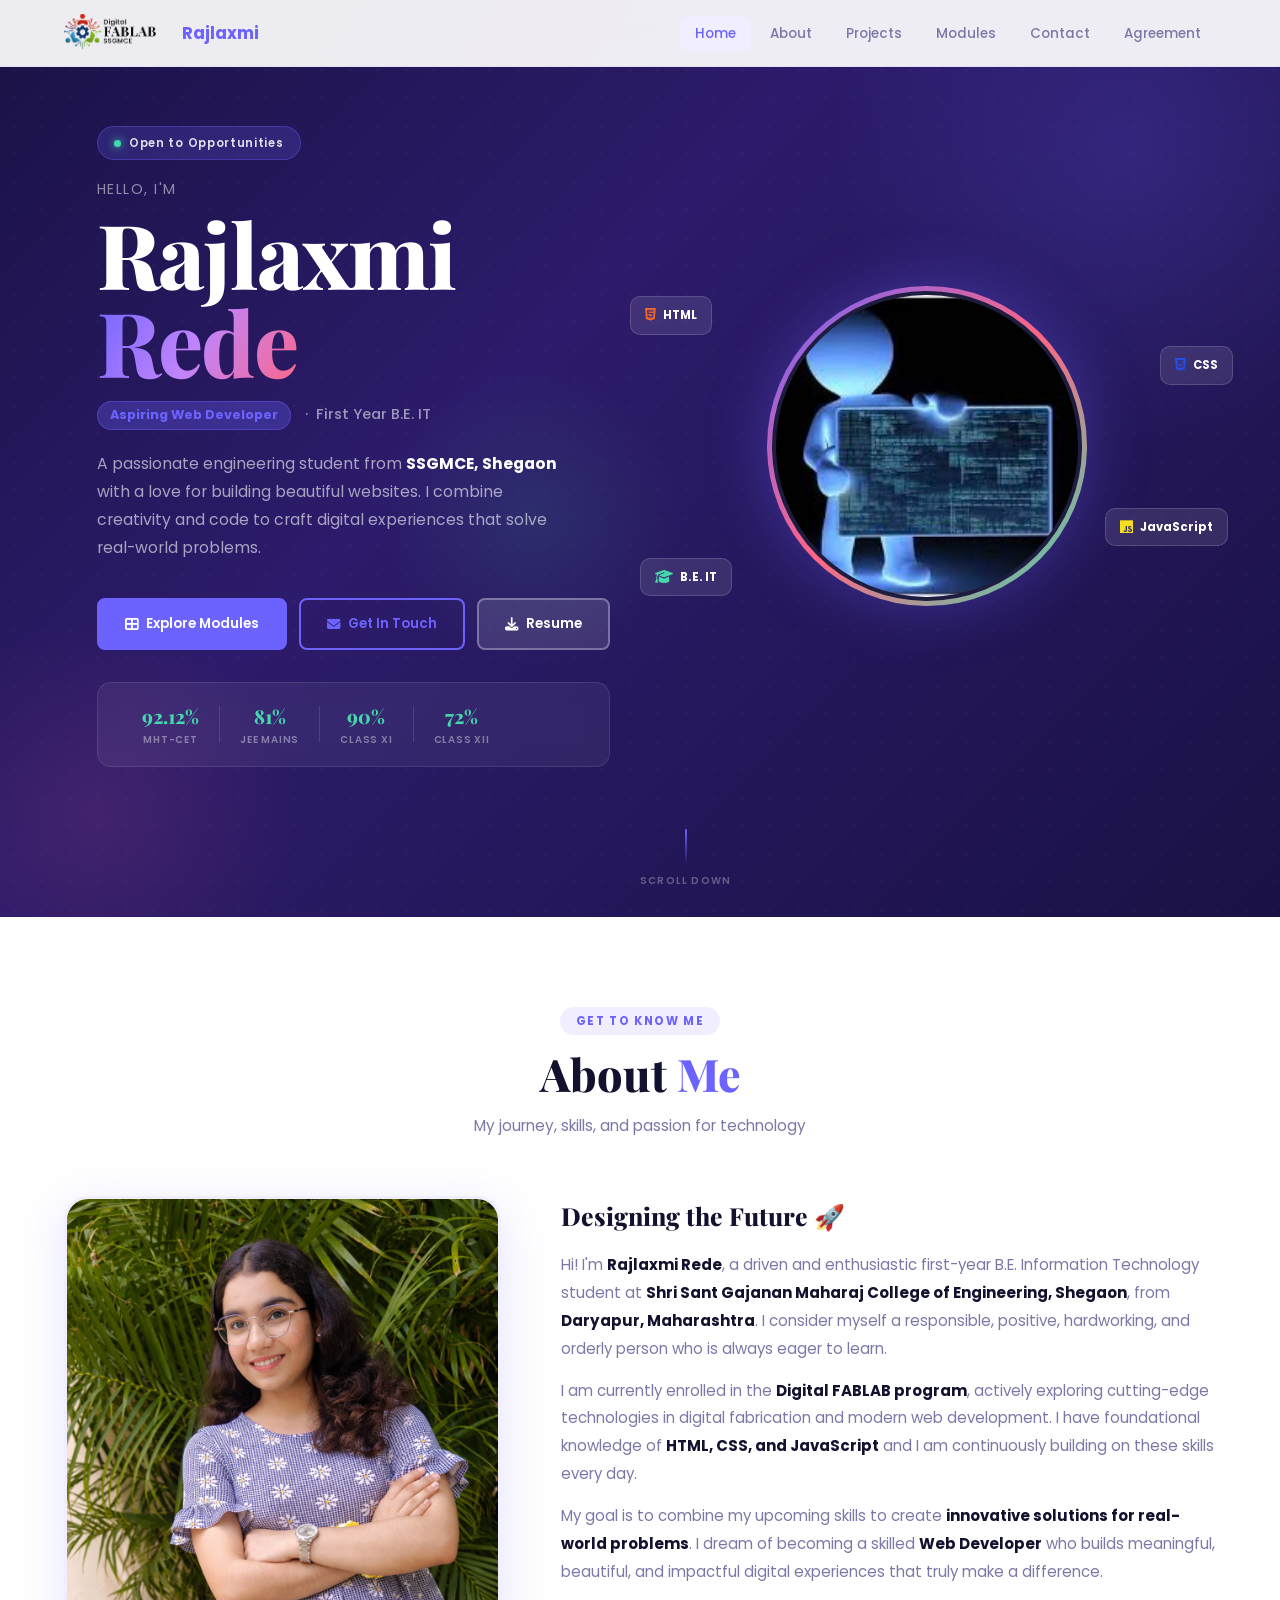
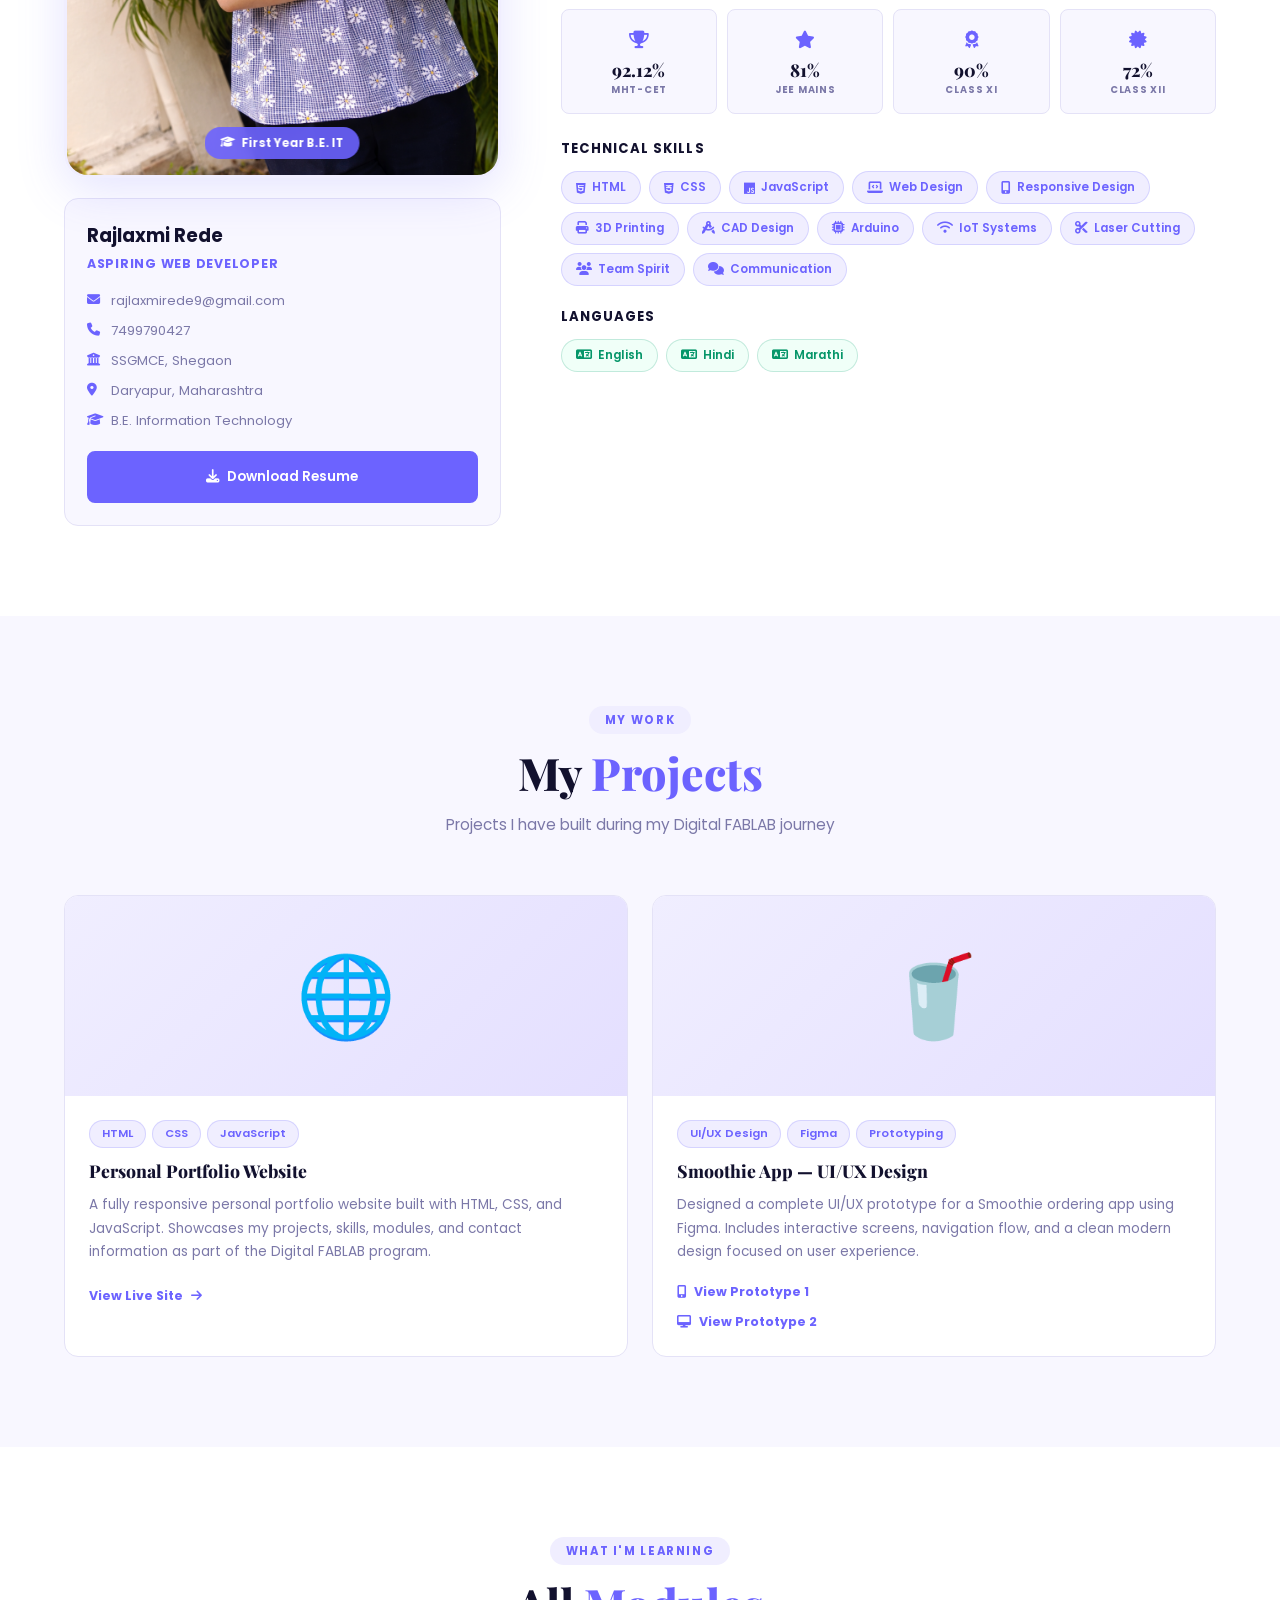
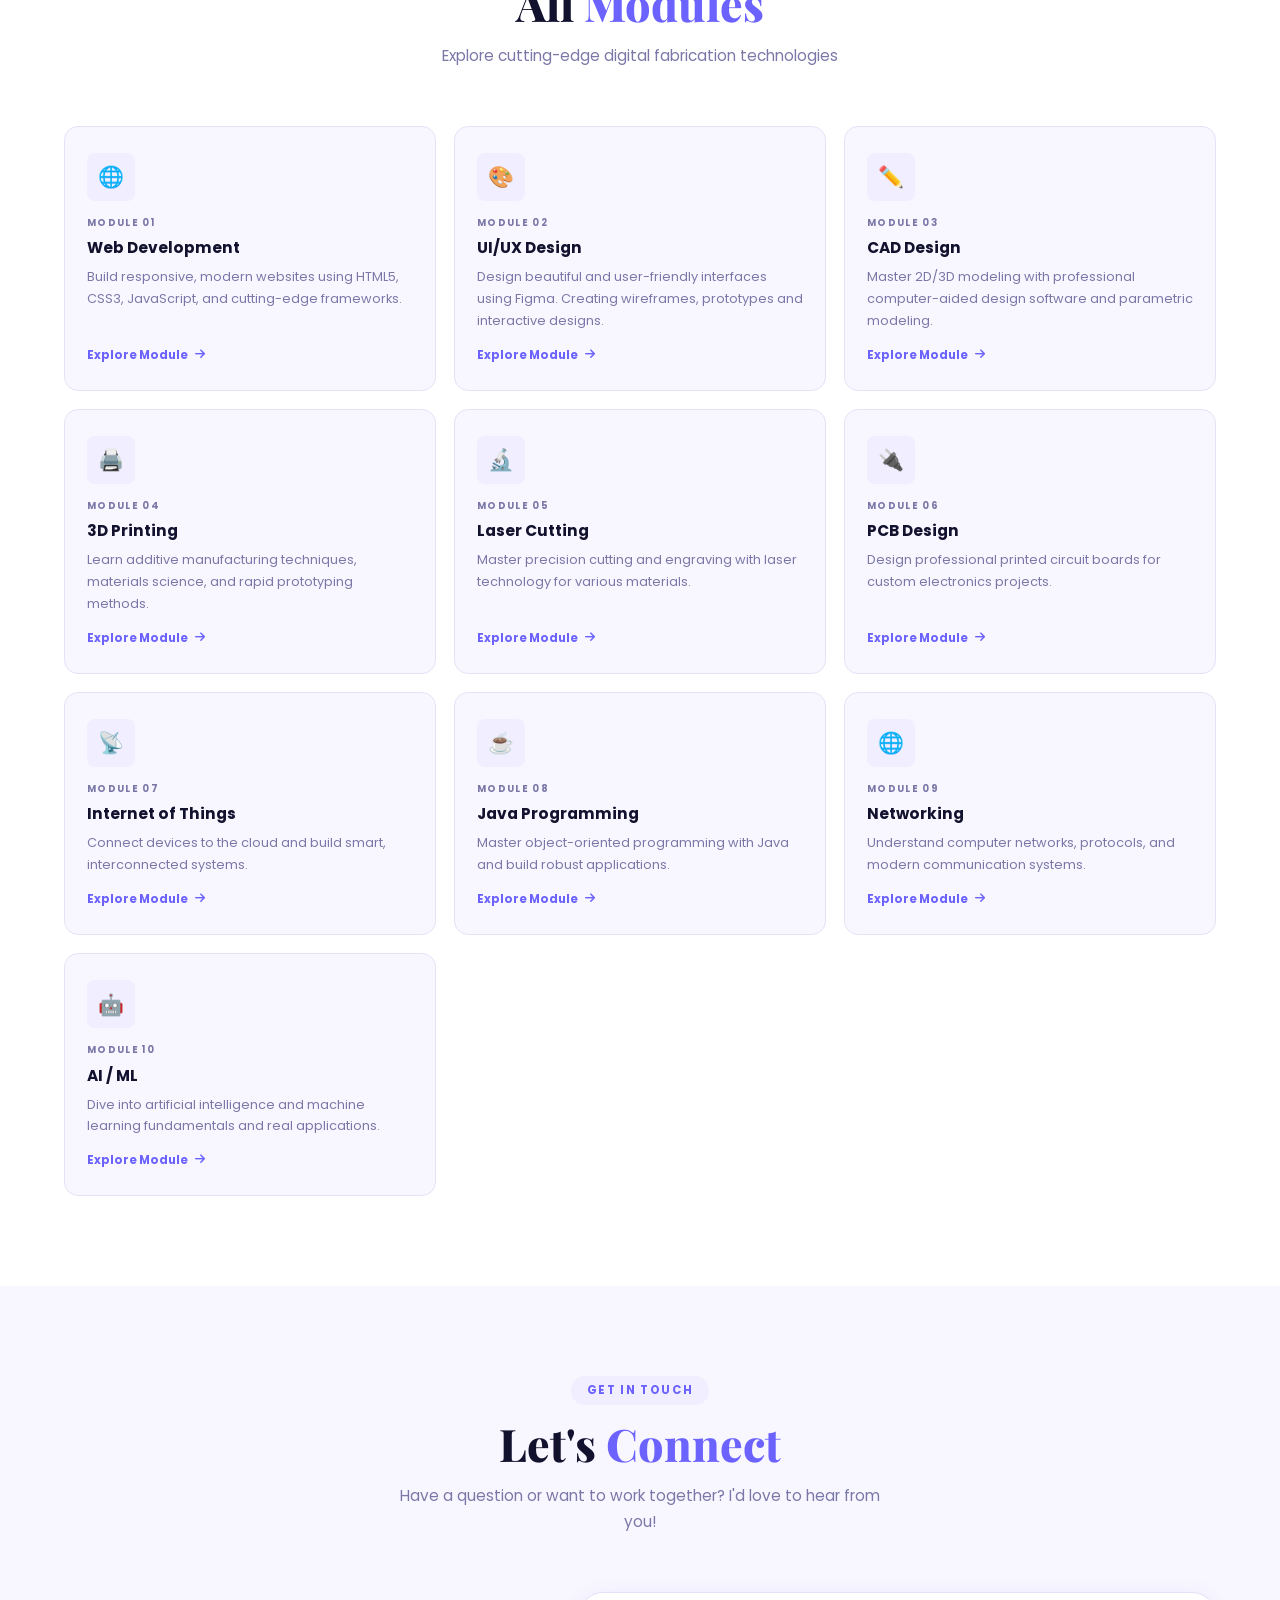
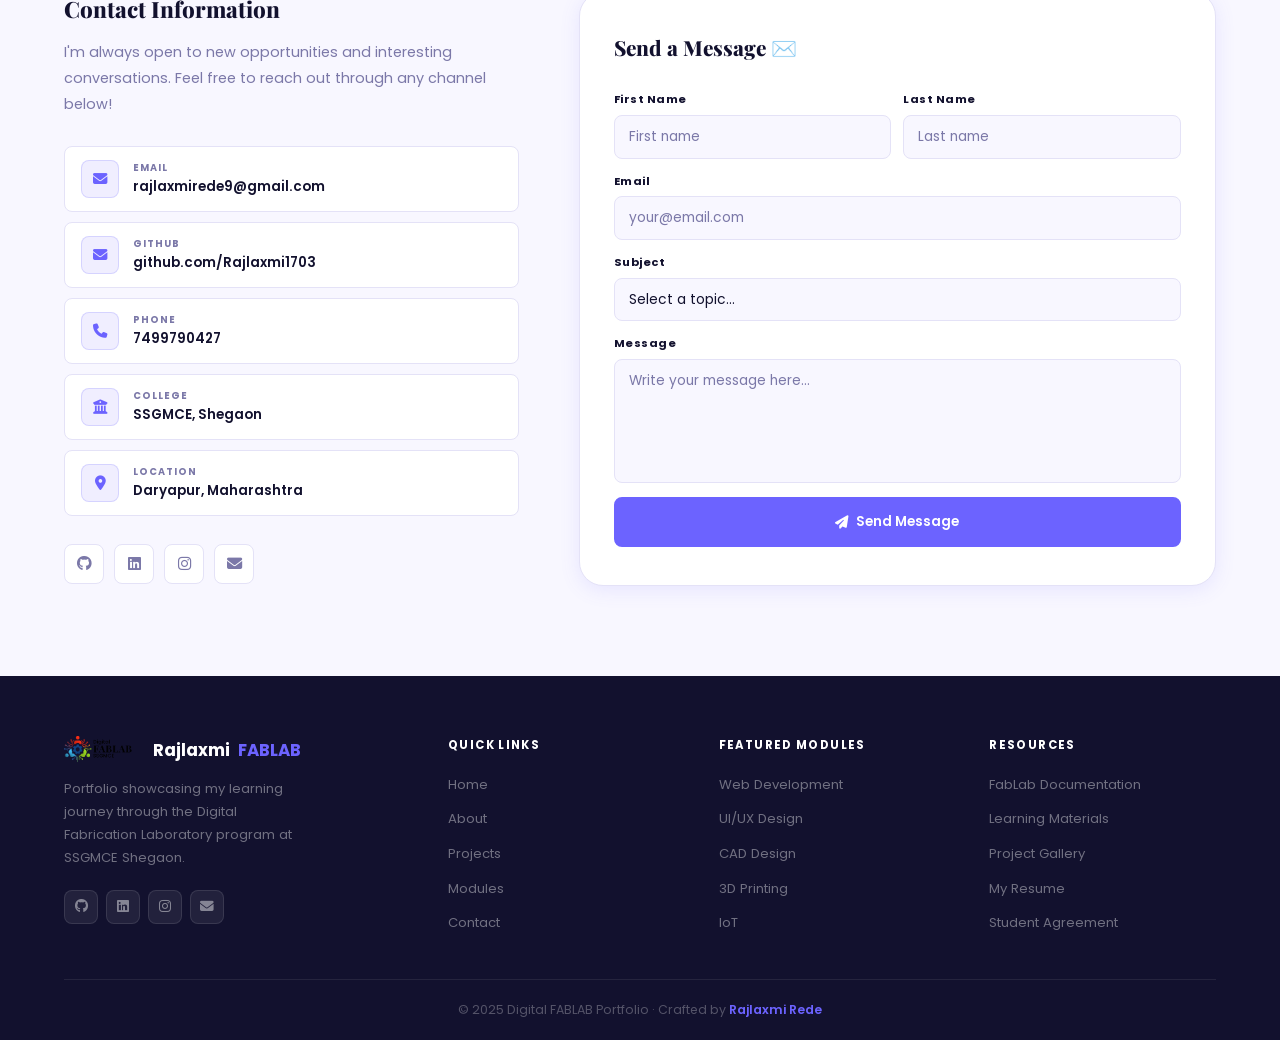
==== commit 1384b4dc: "Update index.html" ====
--- a/index.html
+++ b/index.html
@@ -453,9 +453,9 @@
           <h4 class="fc-title">Featured Modules</h4>
           <ul class="flinks">
             <li><a href="web-development.html">Web Development</a></li>
+            <li><a href="ui-ux-design.html">UI/UX Design</a></li>
             <li><a href="cad-design.html">CAD Design</a></li>
             <li><a href="3d-printing.html">3D Printing</a></li>
-            <li><a href="embedded-systems.html">Embedded Systems</a></li>
             <li><a href="iot.html">IoT</a></li>
           </ul>
         </div>
--- a/style.css
+++ b/style.css
@@ -647,3 +647,128 @@
   border-radius: 4px;
   filter: brightness(1.2);
 }
+/* ── PROJECTS GRID ── */
+.projects-grid {
+  display: grid;
+  grid-template-columns: repeat(2, 1fr);
+  gap: 24px;
+}
+
+.proj-card {
+  background: var(--white);
+  border: 1px solid var(--border);
+  border-radius: var(--r);
+  overflow: hidden;
+  transition: var(--tr);
+}
+.proj-card:hover {
+  transform: translateY(-6px);
+  box-shadow: var(--sh-lg);
+  border-color: rgba(108,99,255,0.25);
+}
+
+/* Project image / emoji area */
+.proj-img {
+  position: relative;
+  height: 200px;
+  background: linear-gradient(135deg, #f0eeff, #e4dfff);
+  display: flex;
+  align-items: center;
+  justify-content: center;
+  overflow: hidden;
+}
+.proj-emoji {
+  font-size: 5rem;
+  transition: transform 0.3s ease;
+}
+.proj-card:hover .proj-emoji {
+  transform: scale(1.15);
+}
+
+/* Overlay on hover */
+.proj-overlay {
+  position: absolute;
+  inset: 0;
+  background: rgba(108,99,255,0.7);
+  display: flex;
+  align-items: center;
+  justify-content: center;
+  opacity: 0;
+  transition: var(--tr);
+}
+.proj-card:hover .proj-overlay { opacity: 1; }
+
+.proj-overlay-btn {
+  width: 50px; height: 50px;
+  border-radius: 50%;
+  background: #fff;
+  display: flex;
+  align-items: center;
+  justify-content: center;
+  color: var(--primary);
+  font-size: 1.1rem;
+  text-decoration: none;
+  transition: var(--tr);
+}
+.proj-overlay-btn:hover {
+  background: var(--primary);
+  color: #fff;
+  transform: scale(1.1);
+}
+
+/* Project body */
+.proj-body { padding: 24px; }
+
+.proj-tags {
+  display: flex;
+  flex-wrap: wrap;
+  gap: 6px;
+  margin-bottom: 12px;
+}
+.proj-tags span {
+  padding: 4px 12px;
+  border-radius: 100px;
+  background: var(--primary-l);
+  color: var(--primary);
+  font-size: 0.7rem;
+  font-weight: 600;
+  border: 1px solid rgba(108,99,255,0.2);
+}
+
+.proj-title {
+  font-family: 'Playfair Display', serif;
+  font-size: 1.1rem;
+  font-weight: 800;
+  color: var(--dark);
+  margin-bottom: 10px;
+  line-height: 1.3;
+}
+.proj-desc {
+  font-size: 0.85rem;
+  color: var(--muted);
+  line-height: 1.75;
+  margin-bottom: 18px;
+}
+.proj-link {
+  display: inline-flex;
+  align-items: center;
+  gap: 8px;
+  font-size: 0.78rem;
+  font-weight: 700;
+  color: var(--primary);
+  text-decoration: none;
+  transition: gap 0.2s;
+}
+.proj-link:hover { gap: 13px; }
+
+/* Responsive */
+@media (max-width: 600px) {
+  .projects-grid { grid-template-columns: 1fr; }
+}
+/* ── TWO PROJECT LINKS ── */
+.proj-links {
+  display: flex;
+  flex-direction: column;
+  gap: 10px;
+  margin-top: 4px;
+}
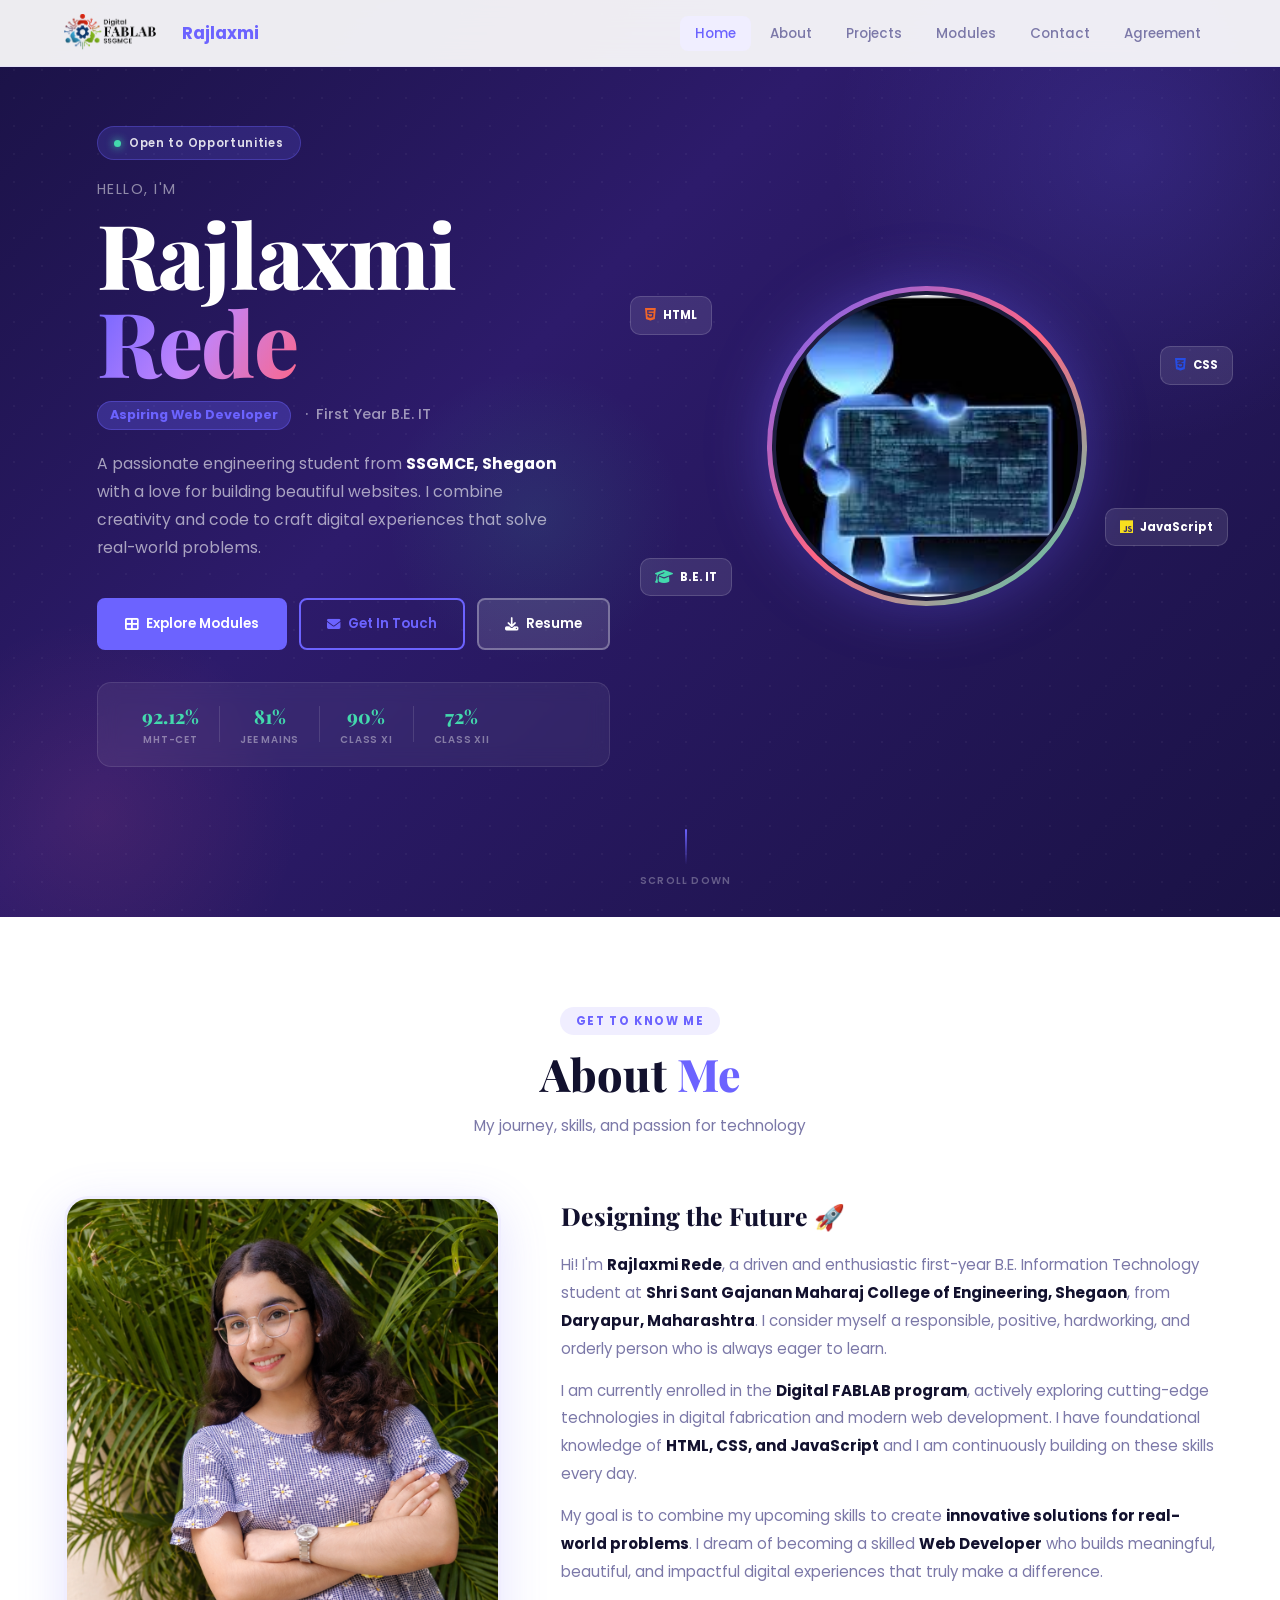
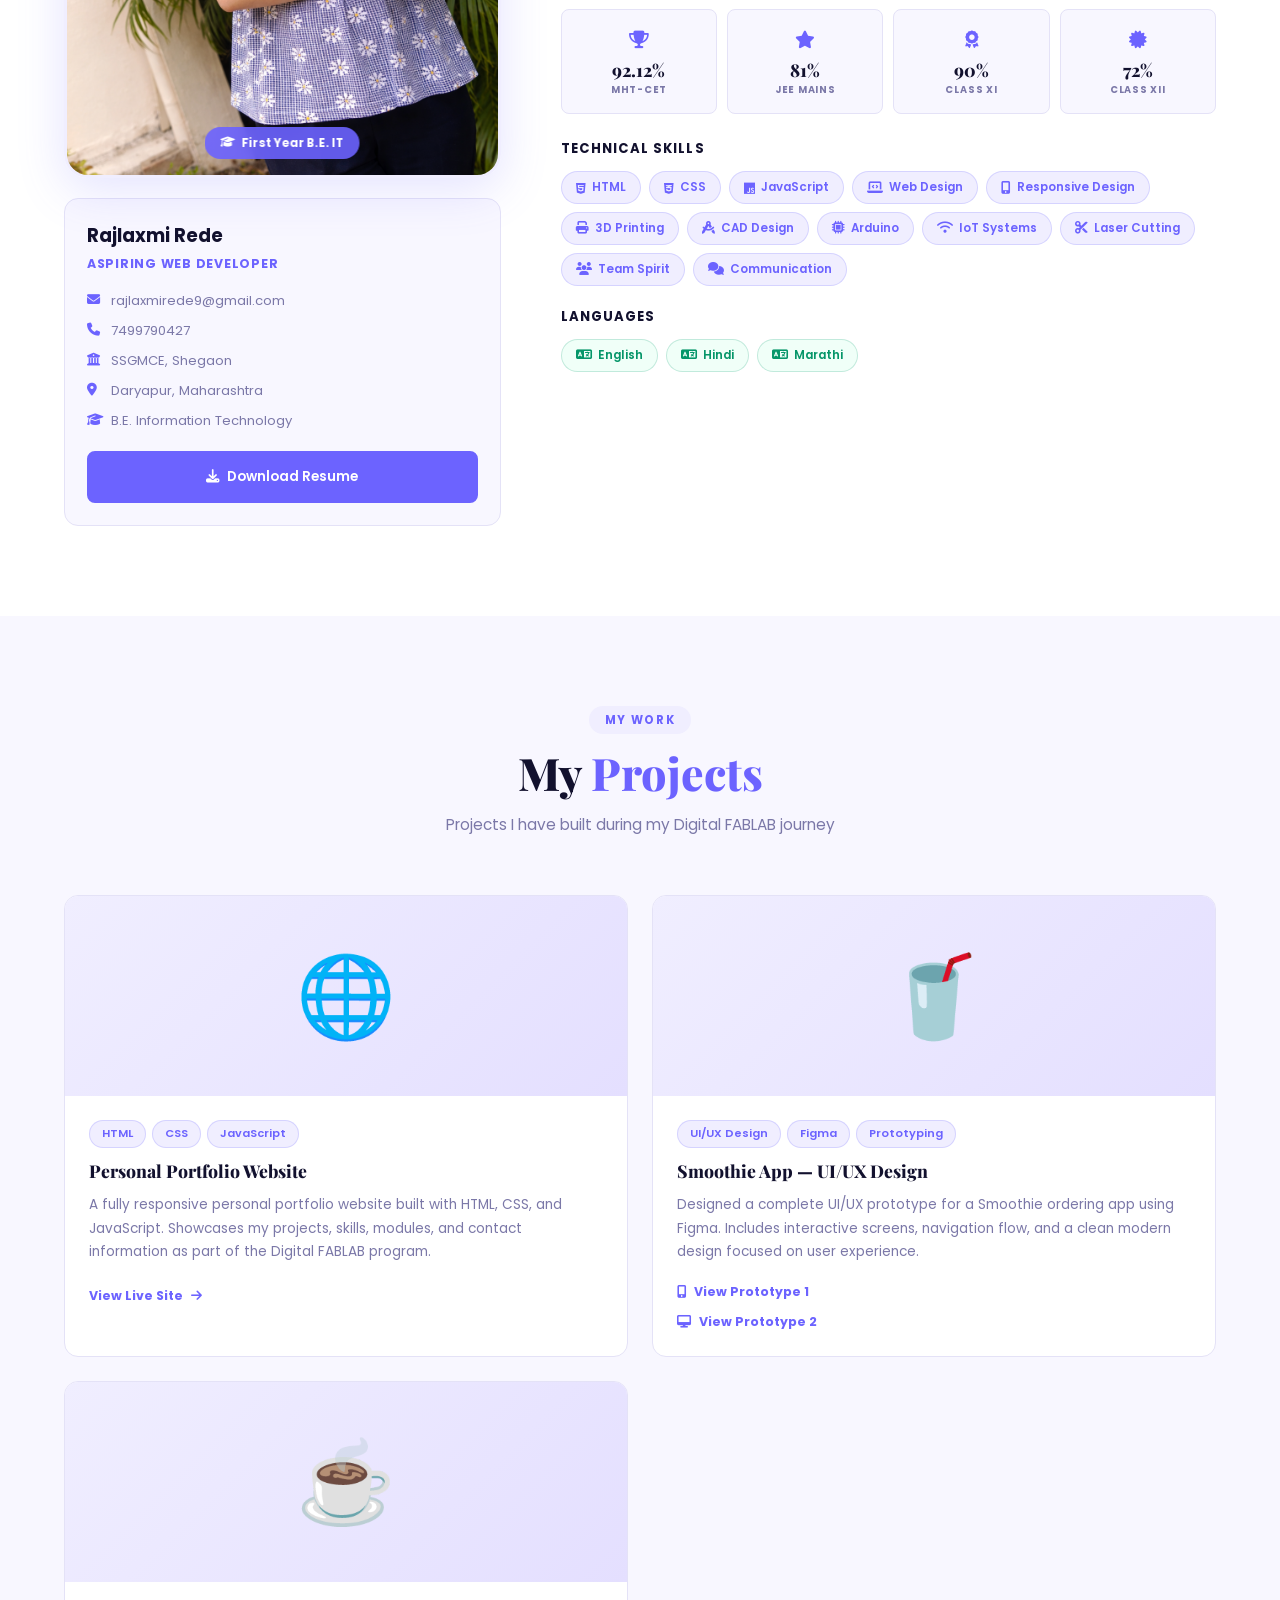
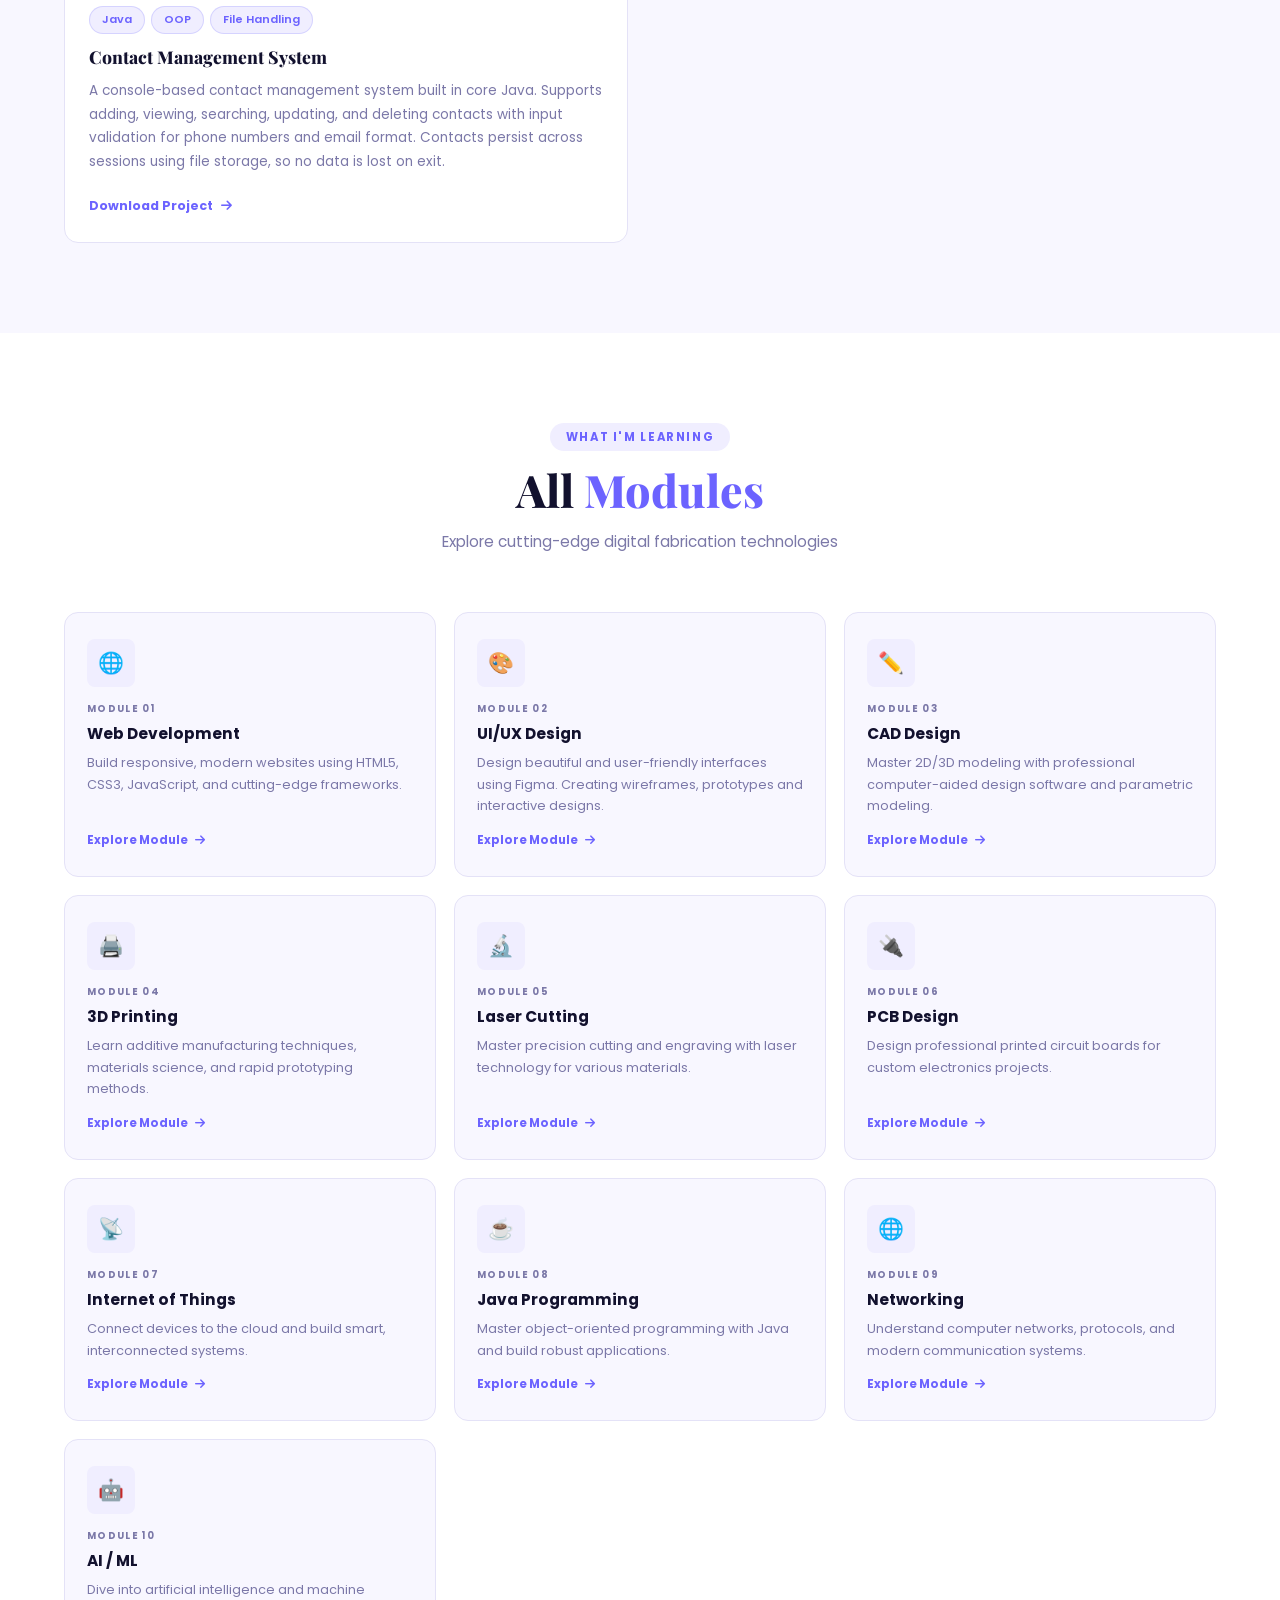
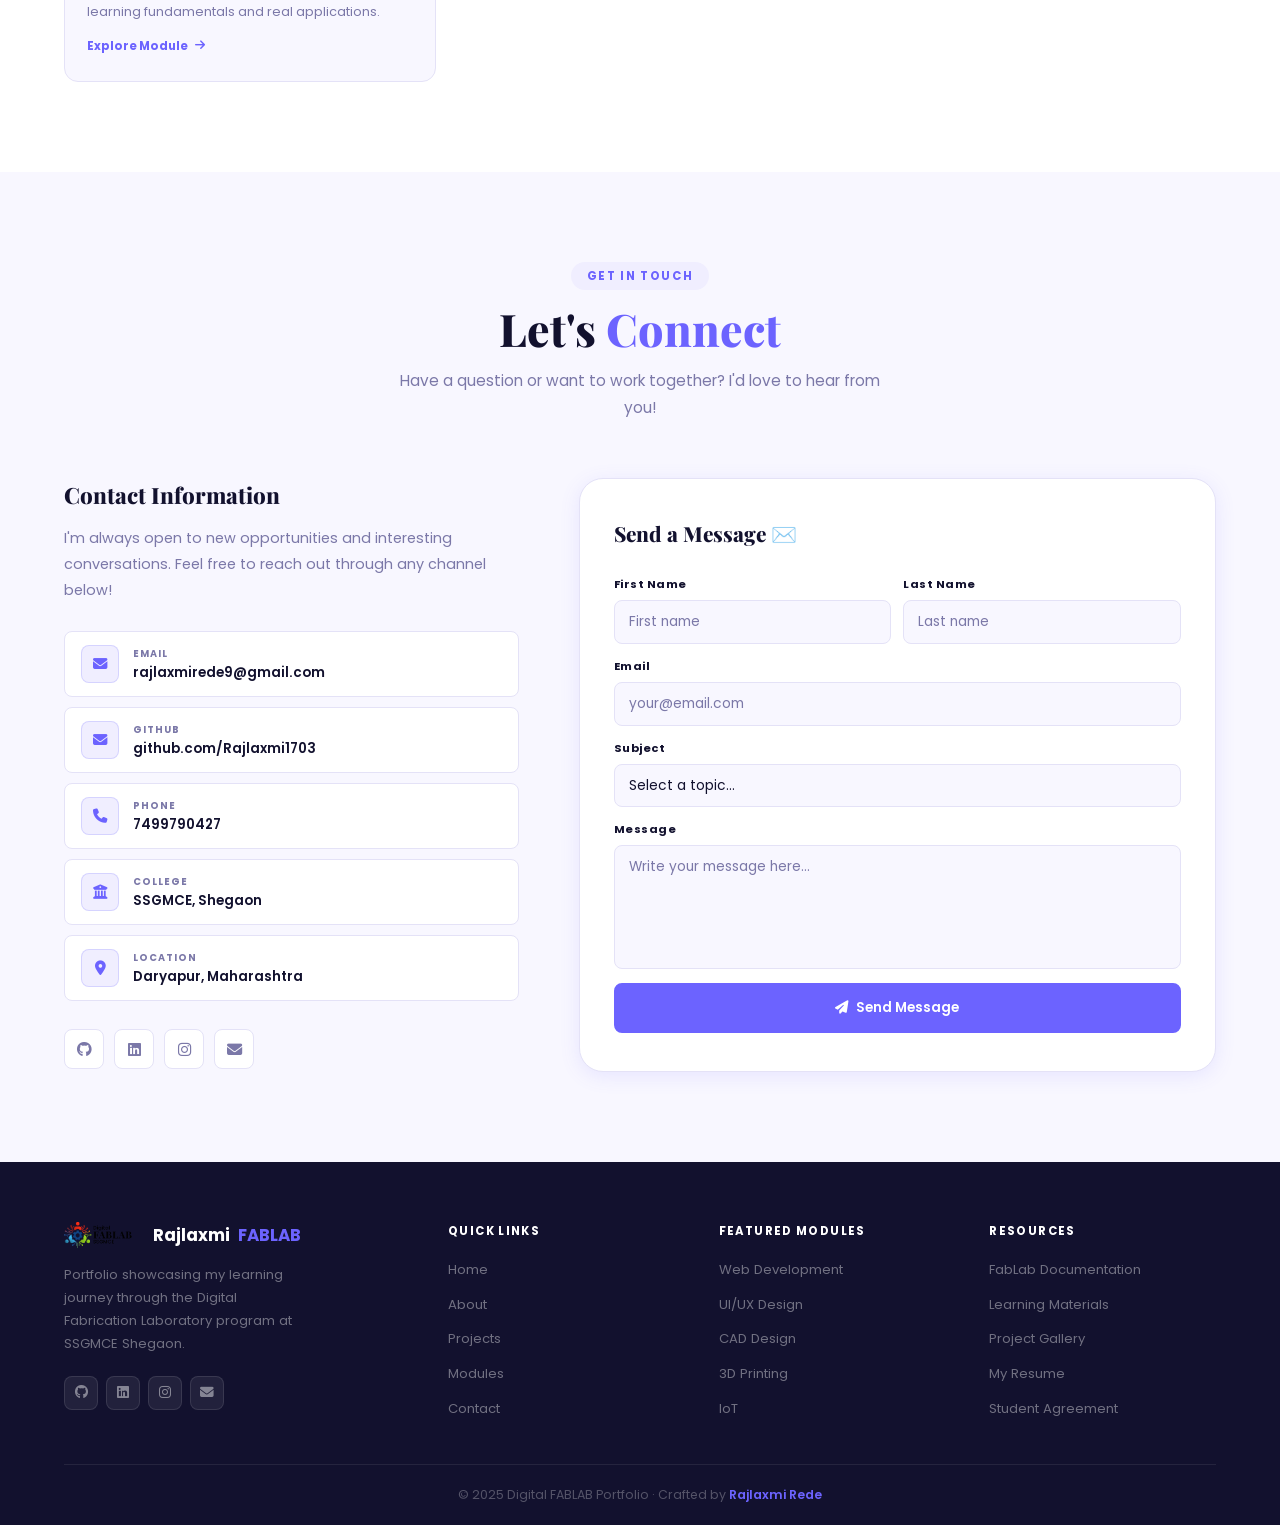
==== commit 9d6df5ef: "Update index.html" ====
--- a/index.html
+++ b/index.html
@@ -300,6 +300,37 @@
 
   </div>
 </div>
+      <!-- ── PROJECT 3 ── -->
+      <div class="proj-card">
+        <div class="proj-img">
+          <div class="proj-emoji">☕</div>
+          <div class="proj-overlay">
+            <a href="ContactManagementSystem.java"
+               target="_blank" class="proj-overlay-btn">
+              <i class="fas fa-external-link-alt"></i>
+            </a>
+          </div>
+        </div>
+        <div class="proj-body">
+          <div class="proj-tags">
+            <span>Java</span>
+            <span>OOP</span>
+            <span>File Handling</span>
+          </div>
+          <h3 class="proj-title">Contact Management System</h3>
+          <p class="proj-desc">
+            A console-based contact management system built in core Java.
+            Supports adding, viewing, searching, updating, and deleting
+            contacts with input validation for phone numbers and email
+            format. Contacts persist across sessions using file storage,
+            so no data is lost on exit.
+          </p>
+          <a href="ContactManagementSystem.java"
+             download class="proj-link">
+            Download Project <i class="fas fa-arrow-right"></i>
+          </a>
+        </div>
+      </div>
     </div>
   </div>
 </section>
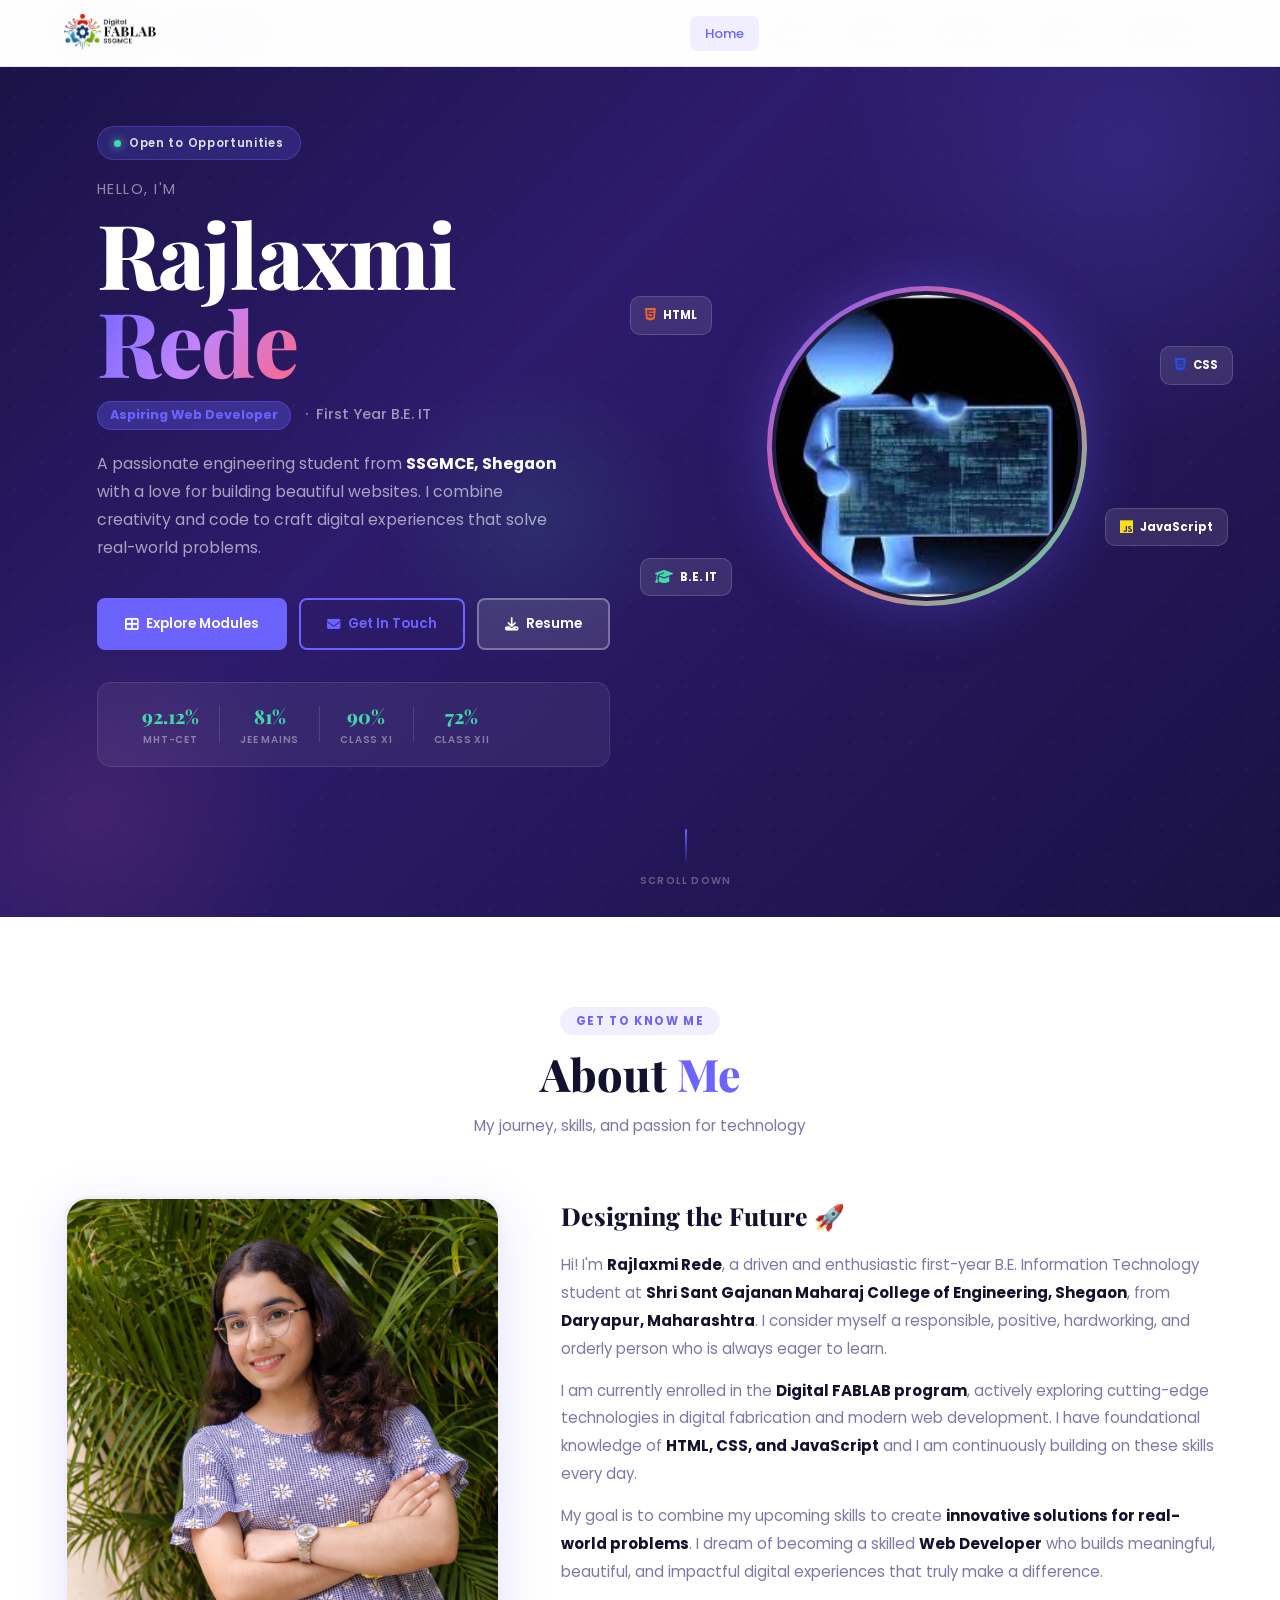
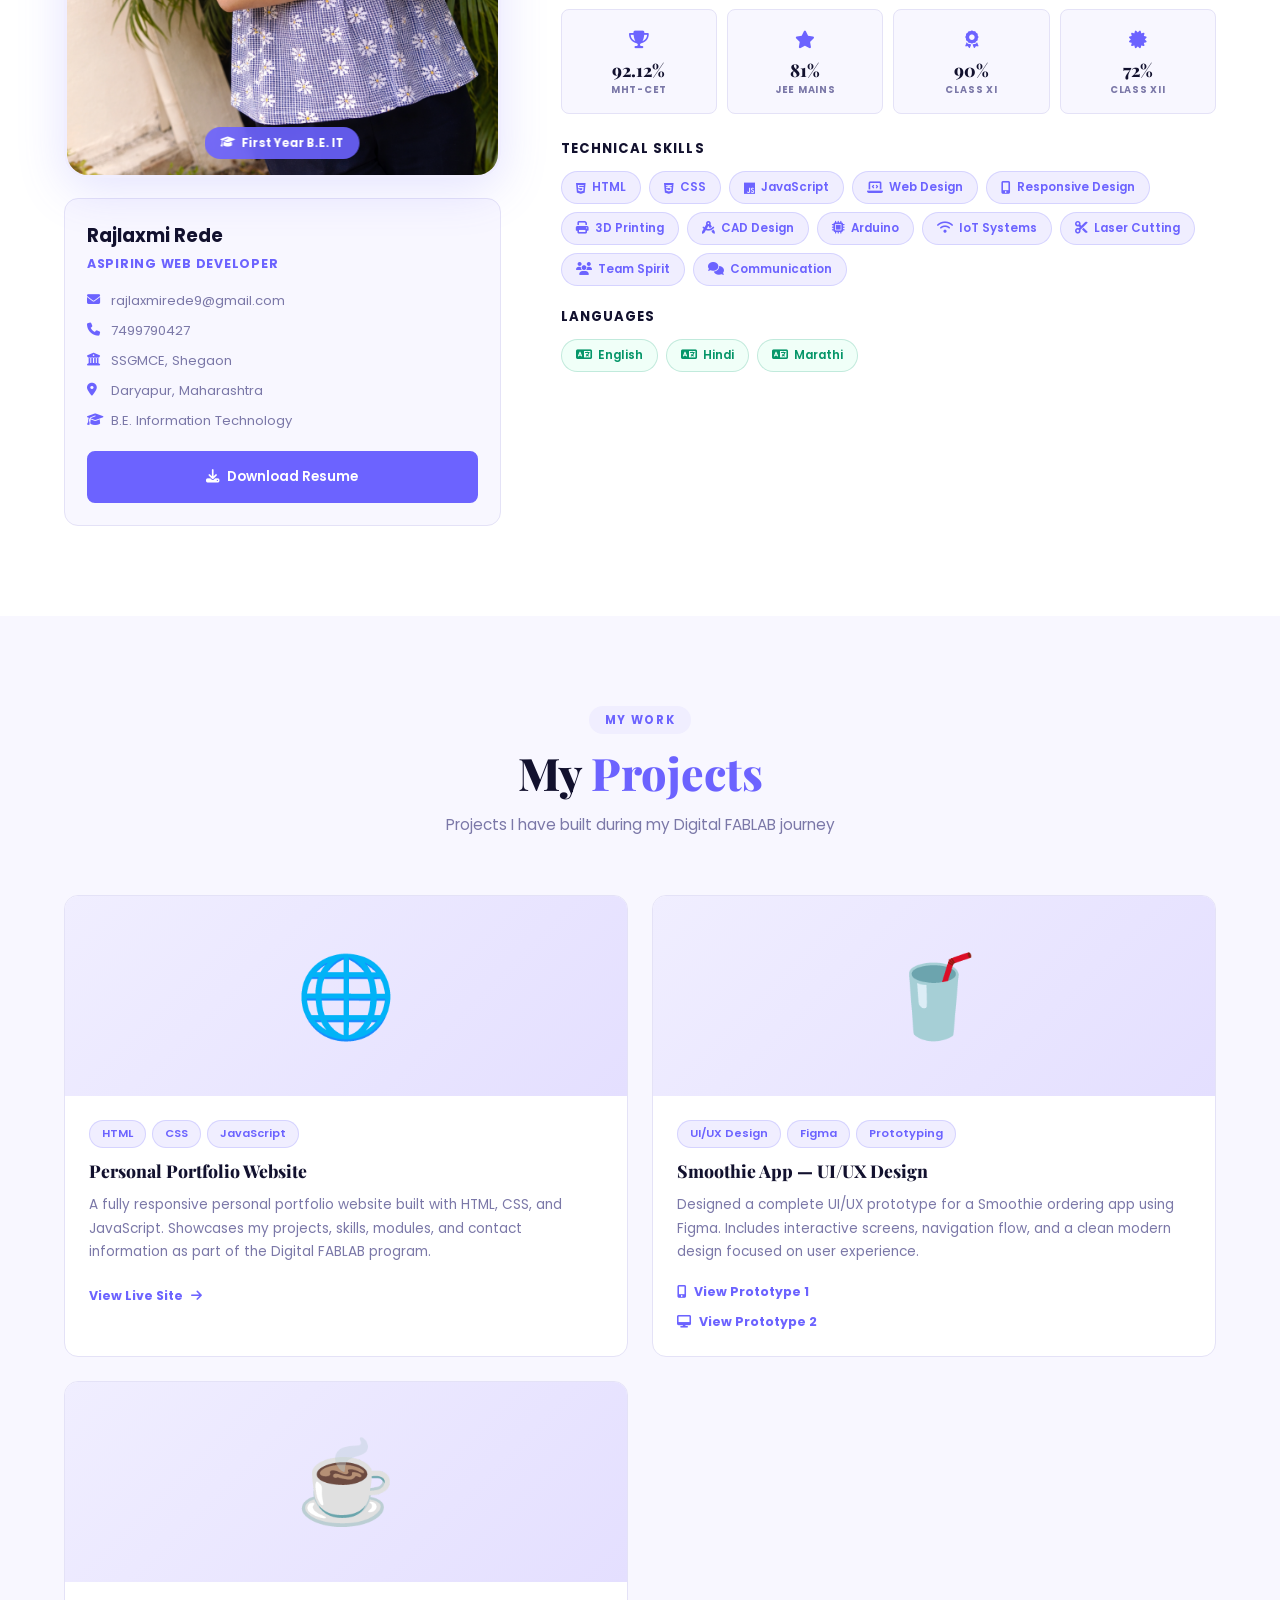
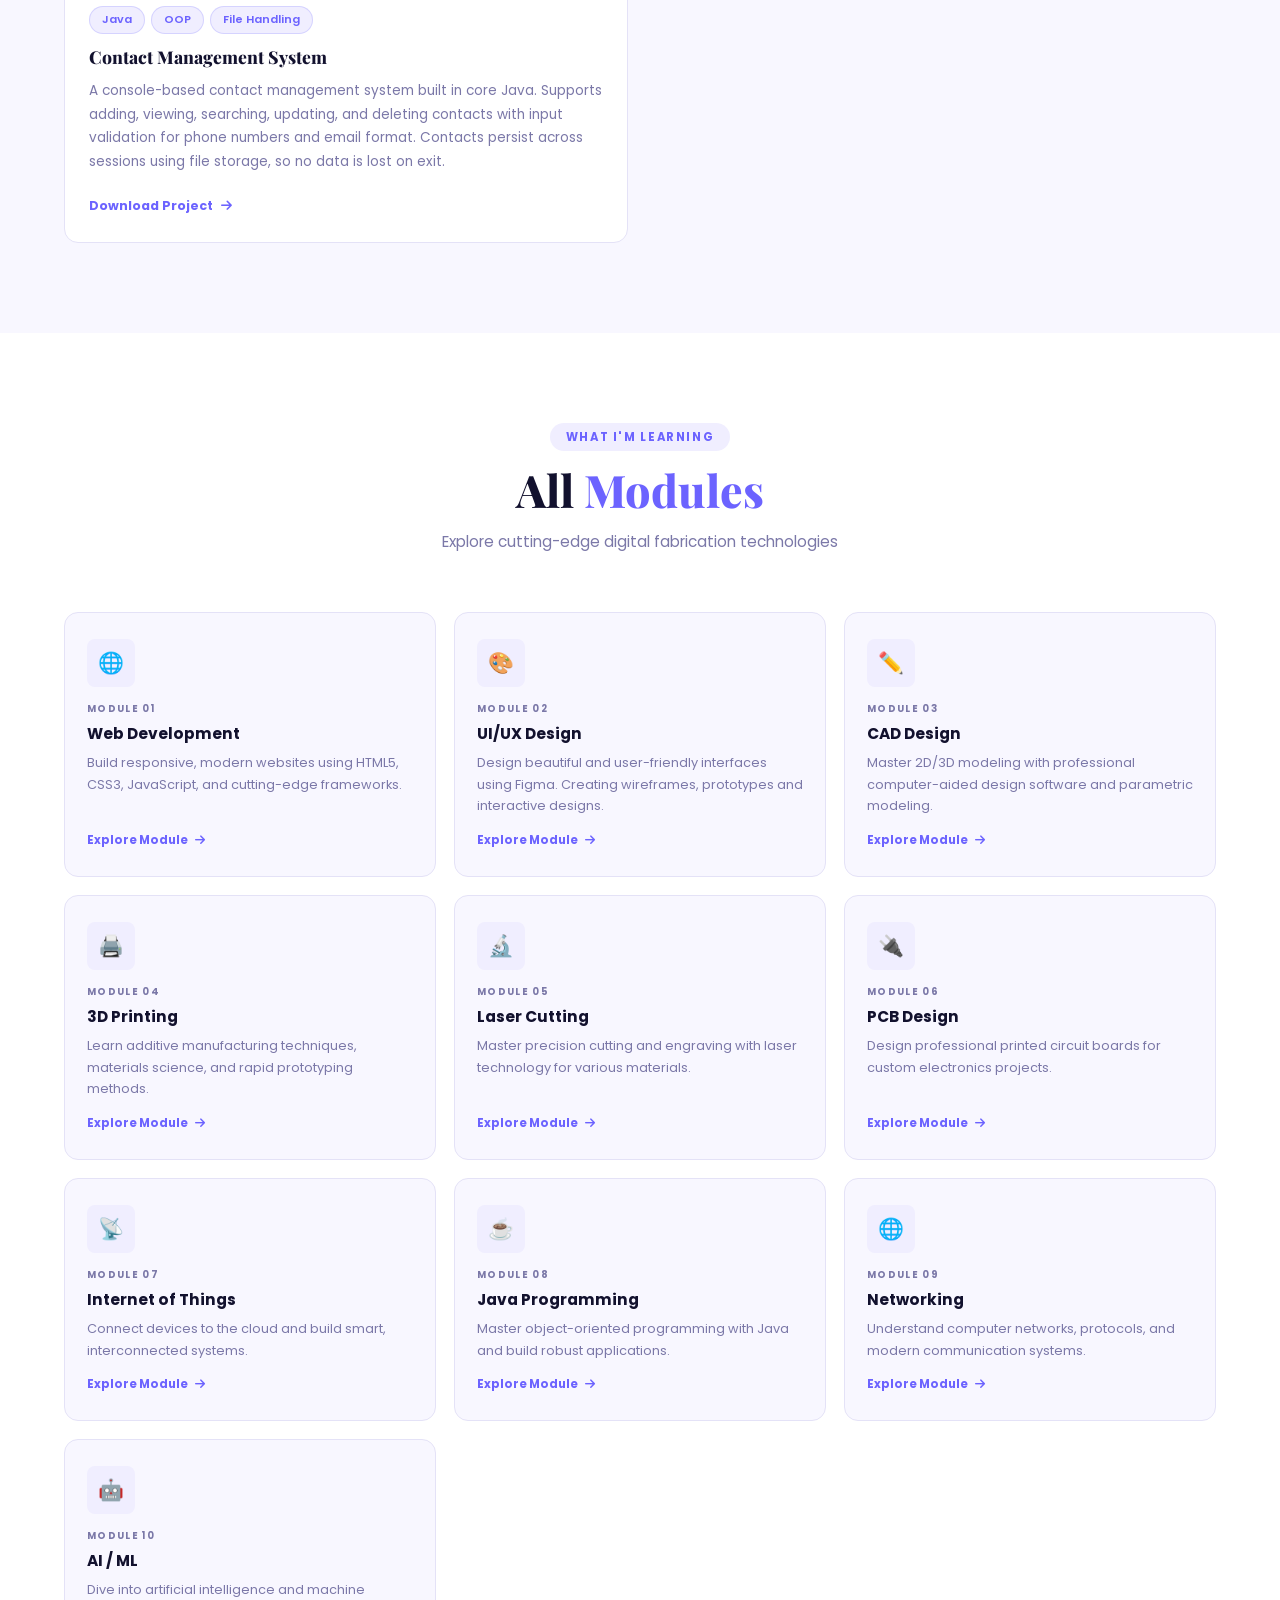
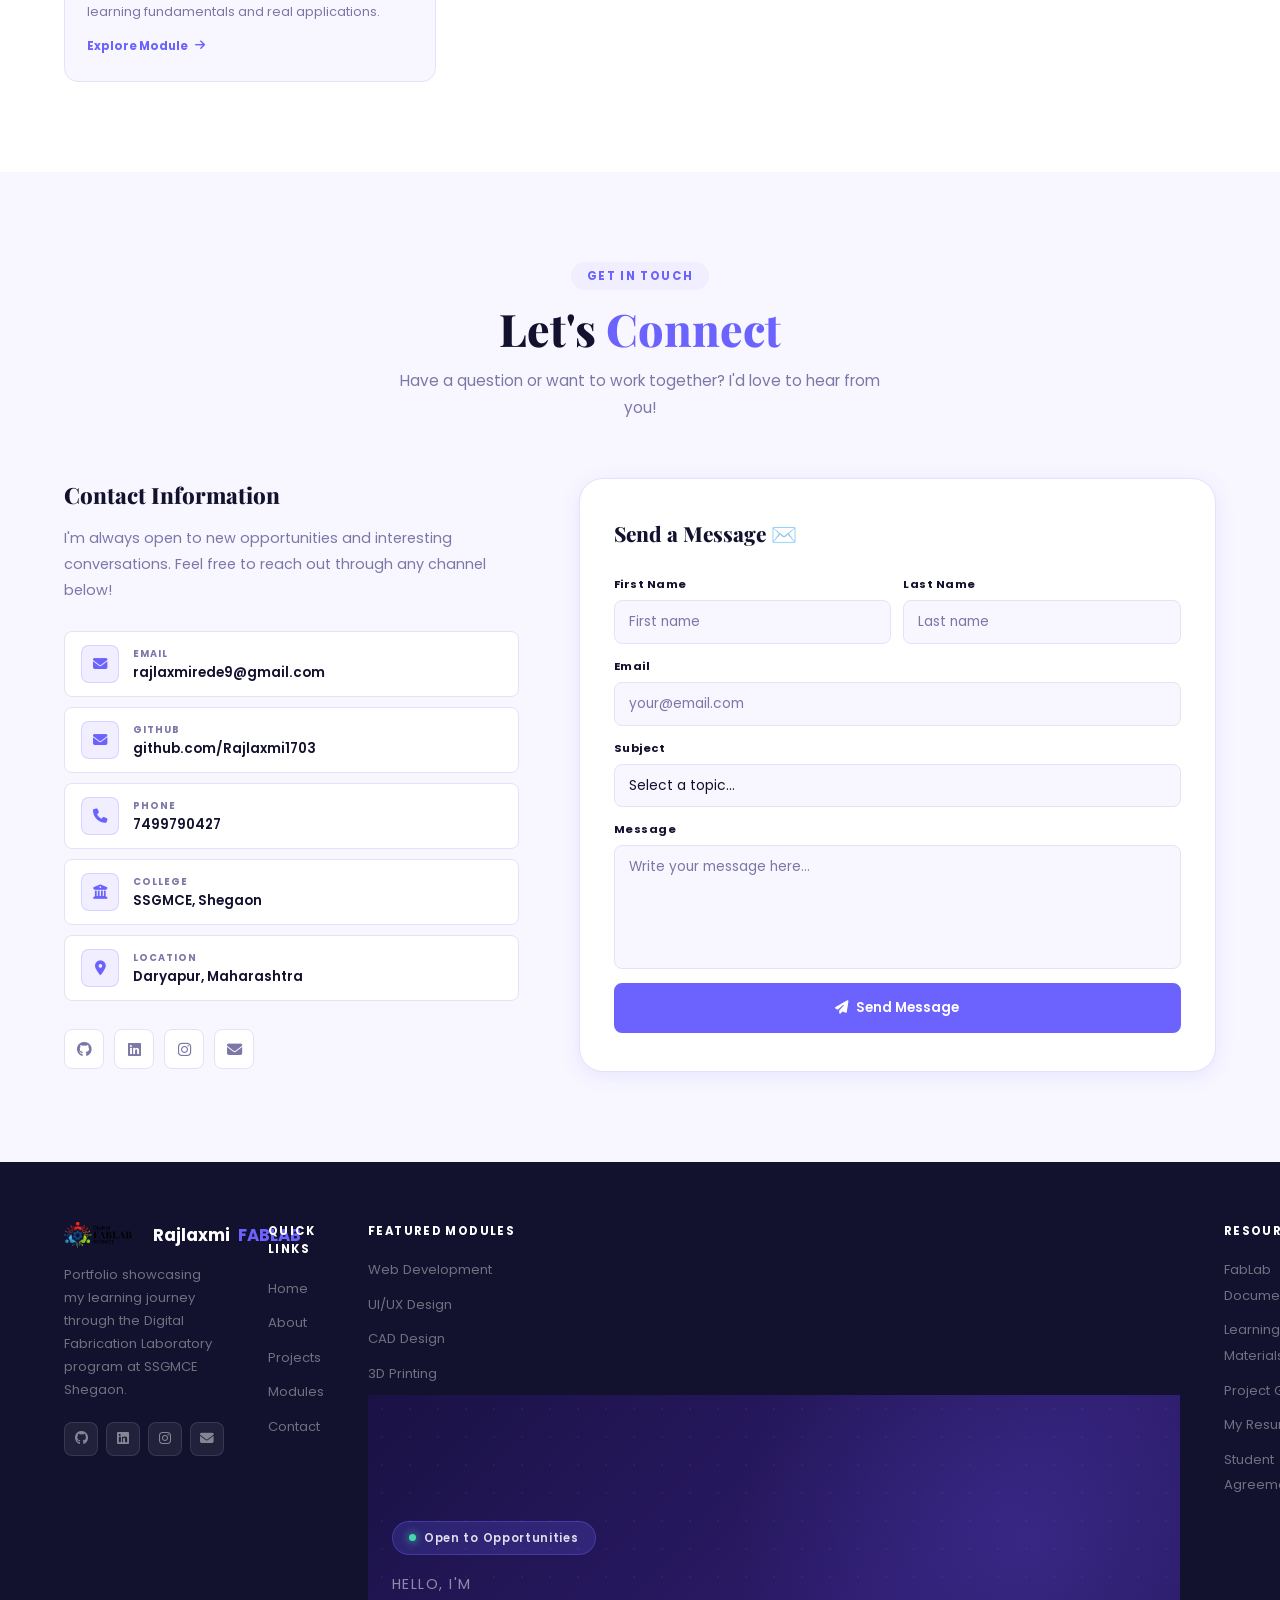
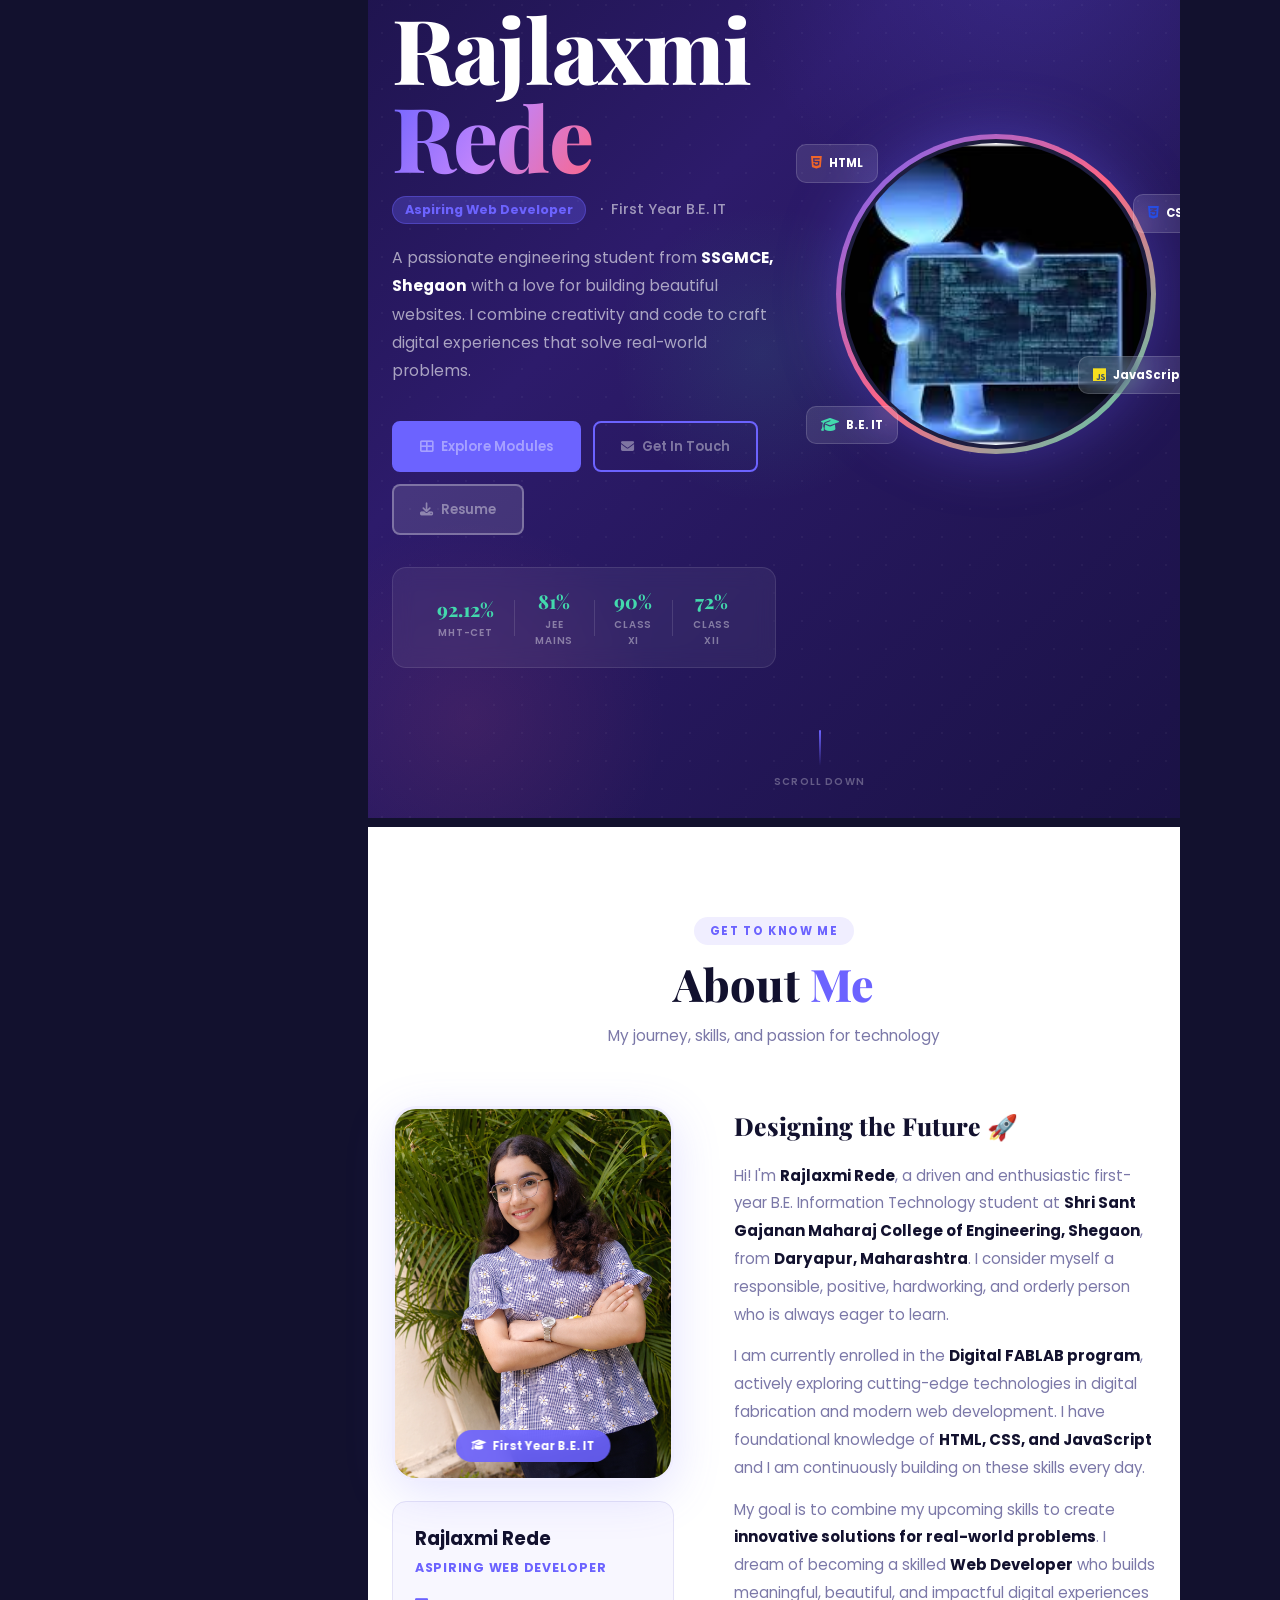
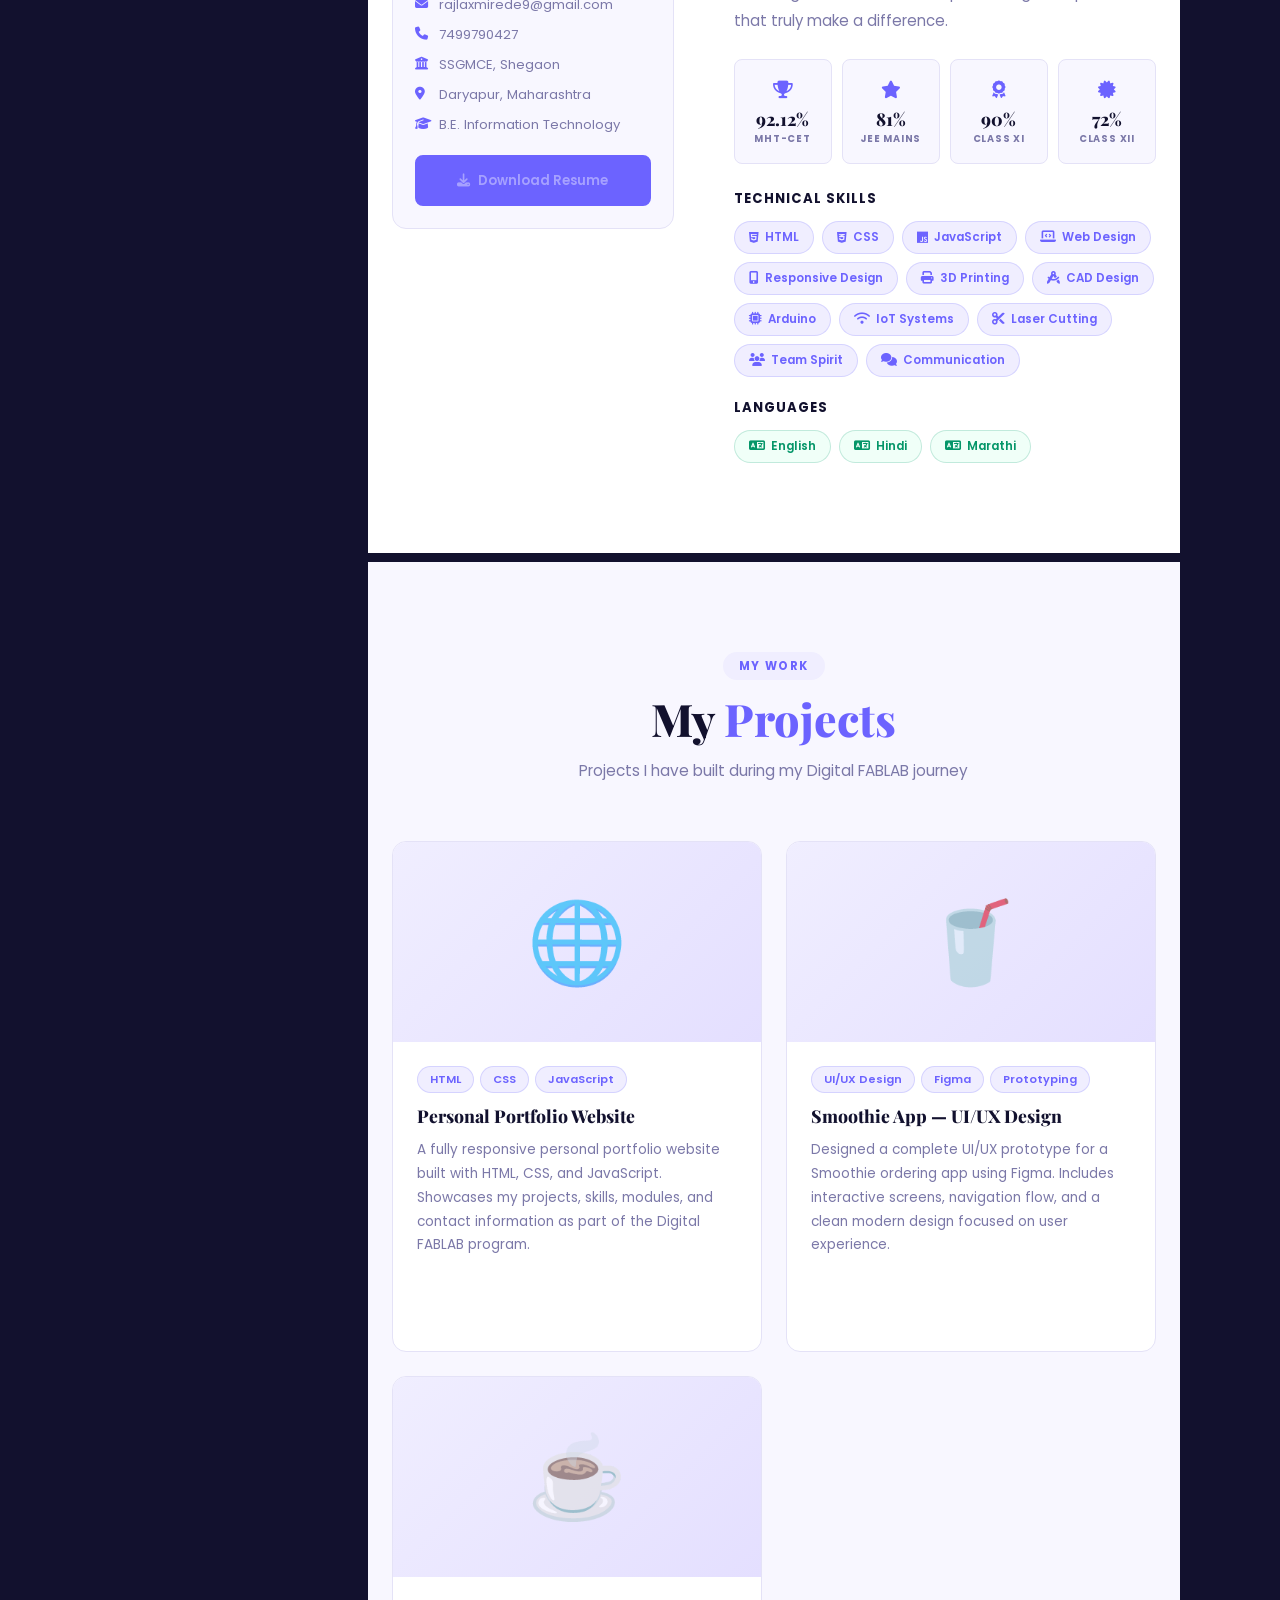
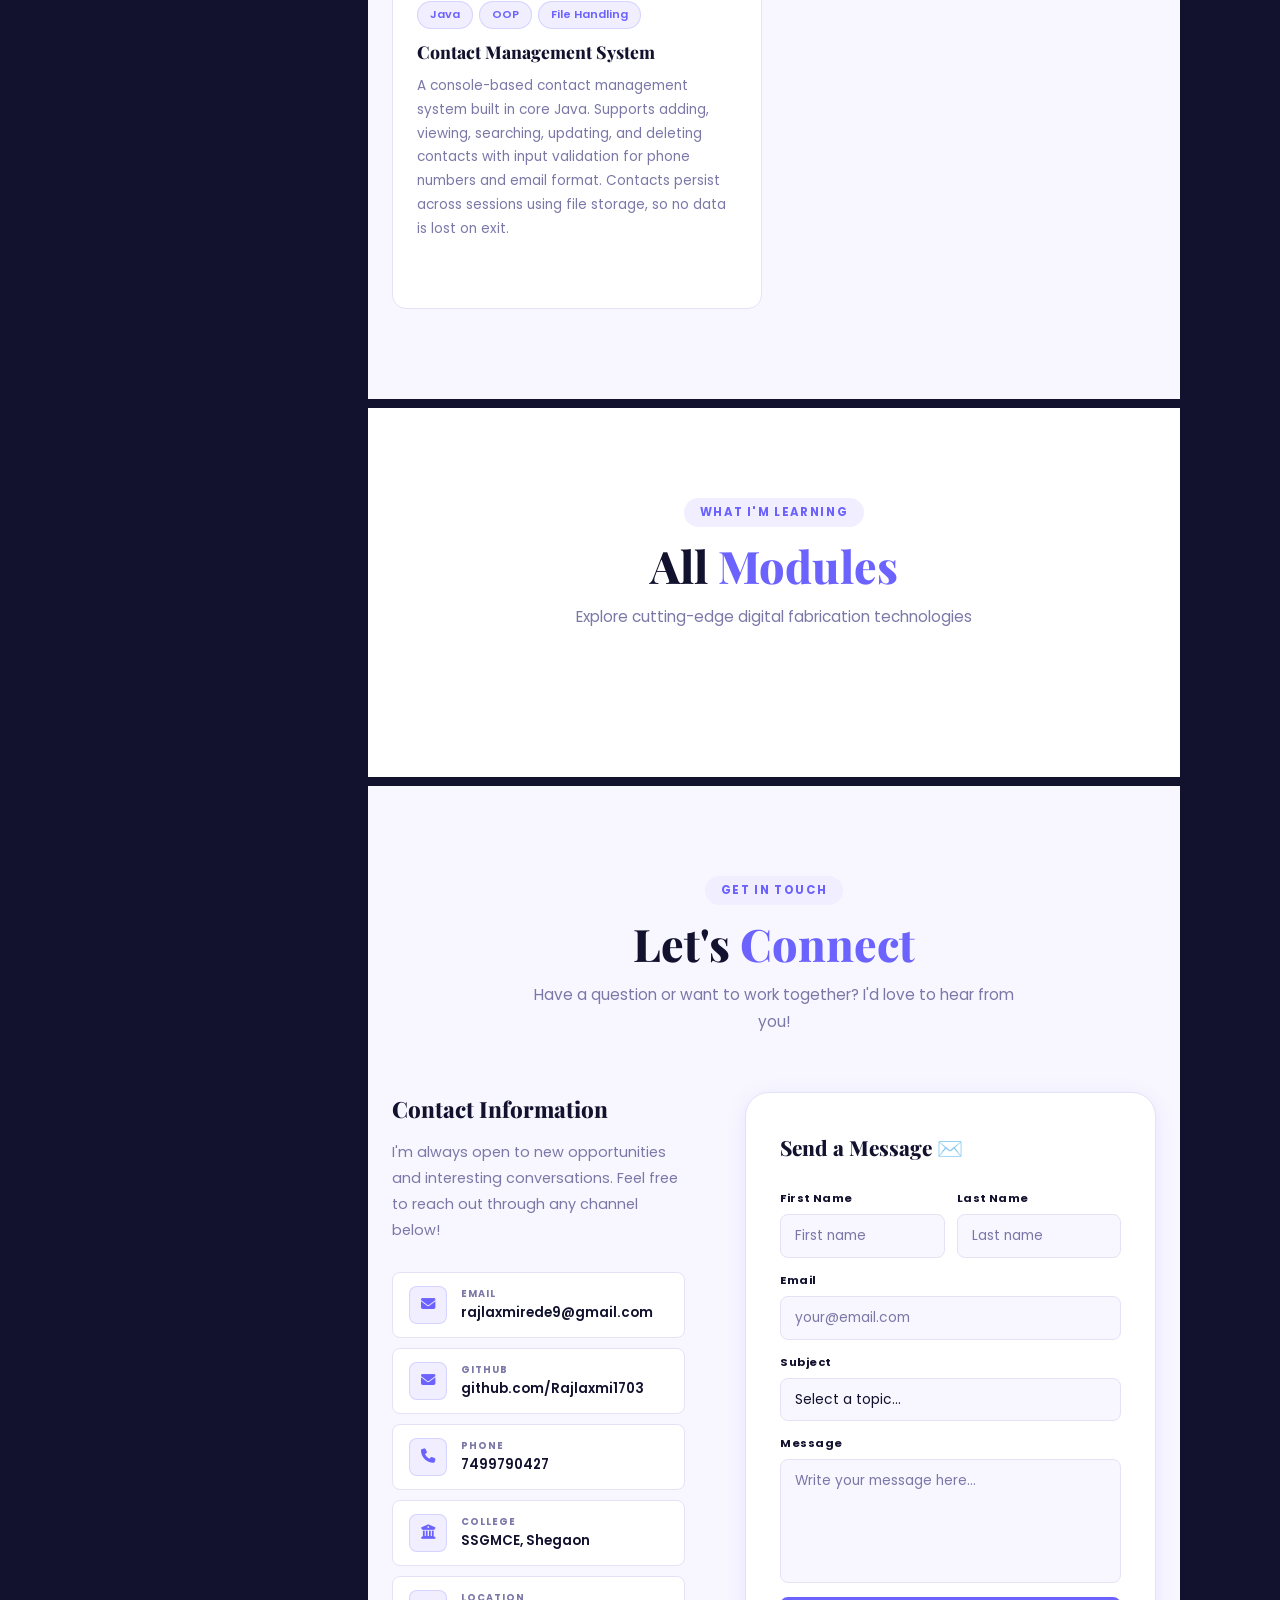
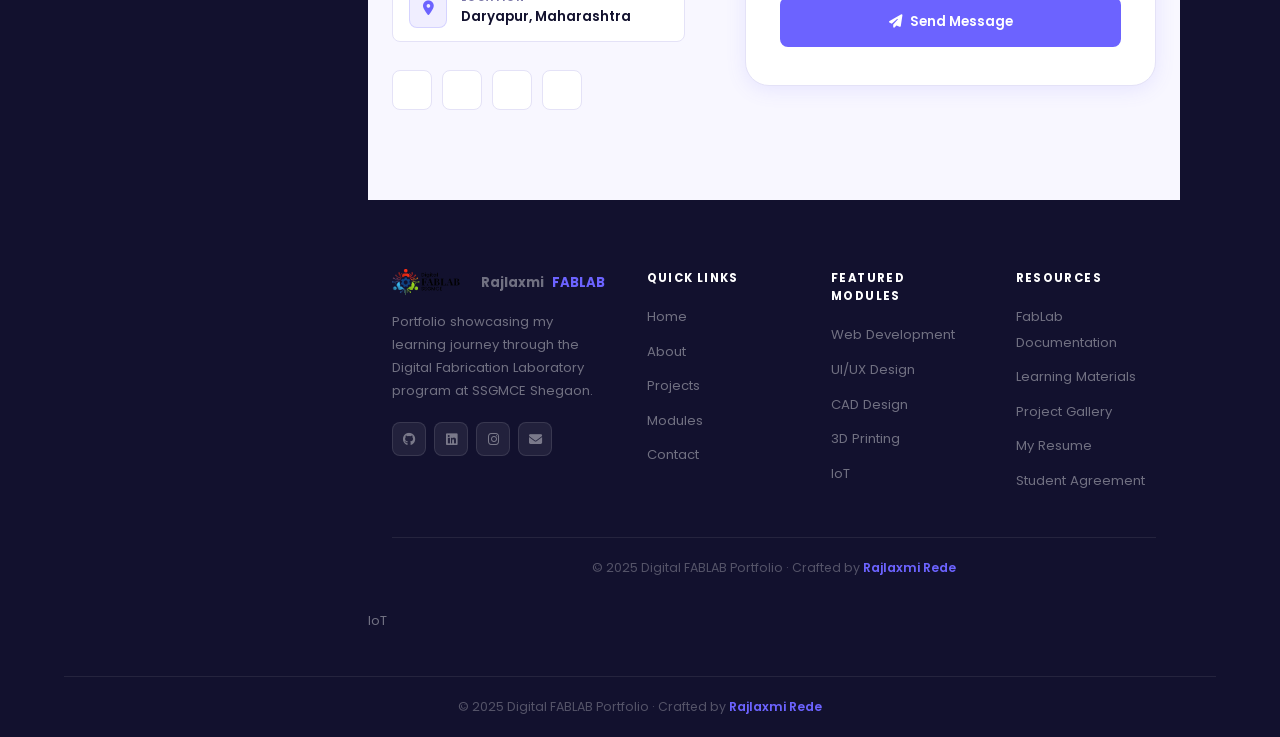
==== commit 56c8d23f: "Update index.html" ====
--- a/index.html
+++ b/index.html
@@ -69,7 +69,7 @@
           <a href="#contact" class="btn btn-outline">
             <i class="fas fa-envelope"></i> Get In Touch
           </a>
-          <a href="raj_resume.pdf" class="btn btn-ghost" target="_blank">
+          <a href="Rajlaxmi_Rede_Resume.docx" class="btn btn-ghost" target="_blank">
             <i class="fas fa-download"></i> Resume
           </a>
         </div>
@@ -143,7 +143,7 @@
               <li><i class="fas fa-map-marker-alt"></i><span>Daryapur, Maharashtra</span></li>
               <li><i class="fas fa-graduation-cap"></i><span>B.E. Information Technology</span></li>
             </ul>
-            <a href="raj_resume.pdf" class="btn btn-primary btn-full" target="_blank">
+            <a href="Rajlaxmi_Rede_Resume.docx" class="btn btn-primary btn-full" target="_blank">
               <i class="fas fa-download"></i> Download Resume
             </a>
           </div>
@@ -487,6 +487,495 @@
             <li><a href="ui-ux-design.html">UI/UX Design</a></li>
             <li><a href="cad-design.html">CAD Design</a></li>
             <li><a href="3d-printing.html">3D Printing</a></li>
+            <!DOCTYPE html>
+<html lang="en">
+<head>
+  <meta charset="UTF-8"/>
+  <meta name="viewport" content="width=device-width, initial-scale=1.0"/>
+  <title>Rajlaxmi Rede — Portfolio</title>
+  <link rel="stylesheet" href="style.css"/>
+  <link rel="stylesheet" href="https://cdnjs.cloudflare.com/ajax/libs/font-awesome/6.5.0/css/all.min.css"/>
+</head>
+<body>
+
+  <!-- ========== NAVBAR ========== -->
+  <nav class="navbar" id="navbar">
+    <div class="nav-container">
+      <a href="#home" class="nav-logo">
+  <img src="./Fablab logo black.png" alt="FabLab Logo" class="logo-img"/>
+  Rajlaxmi 
+</a>
+      <ul class="nav-menu" id="navMenu">
+        <li><a href="#home"     class="nav-link">Home</a></li>
+        <li><a href="#about"    class="nav-link">About</a></li>
+        <li><a href="#projects" class="nav-link">Projects</a></li>
+        <li><a href="#modules"  class="nav-link">Modules</a></li>
+        <li><a href="#contact"  class="nav-link">Contact</a></li>
+        <li><a href="agreement.html" class="nav-link">Agreement</a></li> 
+      </ul>
+      <button class="hamburger" id="hamburger" aria-label="Toggle menu">
+        <span></span><span></span><span></span>
+      </button>
+    </div>
+  </nav>
+
+  <!-- Mobile Drawer -->
+  <div class="mob-nav" id="mobNav">
+    <a href="#home"     onclick="closeMob()">Home</a>
+    <a href="#about"    onclick="closeMob()">About</a>
+    <a href="#projects" onclick="closeMob()">Projects</a>
+    <a href="#modules"  onclick="closeMob()">Modules</a>
+    <a href="#contact"  onclick="closeMob()">Contact</a>
+  </div>
+
+  <!-- ========== HERO ========== -->
+  <section id="home" class="hero">
+    <div class="hero-circles">
+      <div class="hc hc1"></div>
+      <div class="hc hc2"></div>
+      <div class="hc hc3"></div>
+    </div>
+    <div class="hero-container">
+      <div class="hero-text">
+        <div class="hero-badge">
+          <span class="bdot"></span> Open to Opportunities
+        </div>
+        <p class="hero-greeting">Hello, I'm</p>
+        <h1 class="hero-name">Rajlaxmi<br><span class="name-grad">Rede</span></h1>
+        <p class="hero-role">
+          <span class="rtag">Aspiring Web Developer</span>
+          &nbsp;·&nbsp; First Year B.E. IT
+        </p>
+        <p class="hero-desc">
+          A passionate engineering student from <strong>SSGMCE, Shegaon</strong> with a
+          love for building beautiful websites. I combine creativity and code to craft
+          digital experiences that solve real-world problems.
+        </p>
+        <div class="hero-btns">
+          <a href="#modules" class="btn btn-primary">
+            <i class="fas fa-th-large"></i> Explore Modules
+          </a>
+          <a href="#contact" class="btn btn-outline">
+            <i class="fas fa-envelope"></i> Get In Touch
+          </a>
+          <a href="Rajlaxmi_Rede_Resume.docx" class="btn btn-ghost" target="_blank">
+            <i class="fas fa-download"></i> Resume
+          </a>
+        </div>
+
+        <div class="hero-scores">
+          <div class="hs">
+            <div class="hs-val">92.12%</div>
+            <div class="hs-lbl">MHT-CET</div>
+          </div>
+          <div class="hs-div"></div>
+          <div class="hs">
+            <div class="hs-val">81%</div>
+            <div class="hs-lbl">JEE Mains</div>
+          </div>
+          <div class="hs-div"></div>
+          <div class="hs">
+            <div class="hs-val">90%</div>
+            <div class="hs-lbl">Class XI</div>
+          </div>
+          <div class="hs-div"></div>
+          <div class="hs">
+            <div class="hs-val">72%</div>
+            <div class="hs-lbl">Class XII</div>
+          </div>
+        </div>
+      </div>
+
+      <div class="hero-right">
+        <div class="photo-ring">
+          <div class="photo-wrap">
+            <img src="./background3.jpg" alt="Rajlaxmi Rede"/>
+          </div>
+        </div>
+        <div class="fchip fc1"><i class="fab fa-html5"></i> HTML</div>
+        <div class="fchip fc2"><i class="fab fa-css3-alt"></i> CSS</div>
+        <div class="fchip fc3"><i class="fab fa-js"></i> JavaScript</div>
+        <div class="fchip fc4"><i class="fas fa-graduation-cap"></i> B.E. IT</div>
+      </div>
+    </div>
+
+    <div class="scroll-hint">
+      <div class="sh-line"></div>
+      <span>Scroll Down</span>
+    </div>
+  </section>
+
+  <!-- ========== ABOUT ========== -->
+  <section id="about" class="about">
+    <div class="container">
+      <div class="section-header fade-up">
+        <p class="section-tag">Get to Know Me</p>
+        <h2 class="section-title">About <span class="accent">Me</span></h2>
+        <p class="section-desc">My journey, skills, and passion for technology</p>
+      </div>
+
+      <div class="about-grid">
+        <div class="about-left fade-up">
+          <div class="aph-wrap">
+            <img src="./profile photo.png" alt="Rajlaxmi Rede"/>
+            <div class="aph-badge">
+              <i class="fas fa-graduation-cap"></i> First Year B.E. IT
+            </div>
+          </div>
+          <div class="ainfo-card">
+            <h3 class="aname">Rajlaxmi Rede</h3>
+            <p class="arole">Aspiring Web Developer</p>
+            <ul class="adetails">
+              <li><i class="fas fa-envelope"></i><span>rajlaxmirede9@gmail.com</span></li>
+              <li><i class="fas fa-phone"></i><span>7499790427</span></li>
+              <li><i class="fas fa-university"></i><span>SSGMCE, Shegaon</span></li>
+              <li><i class="fas fa-map-marker-alt"></i><span>Daryapur, Maharashtra</span></li>
+              <li><i class="fas fa-graduation-cap"></i><span>B.E. Information Technology</span></li>
+            </ul>
+            <a href="Rajlaxmi_Rede_Resume.docx" class="btn btn-primary btn-full" target="_blank">
+              <i class="fas fa-download"></i> Download Resume
+            </a>
+          </div>
+        </div>
+
+        <div class="about-right fade-up d1">
+          <h3 class="bio-title">Designing the Future 🚀</h3>
+          <p class="bio">
+            Hi! I'm <strong>Rajlaxmi Rede</strong>, a driven and enthusiastic first-year
+            B.E. Information Technology student at <strong>Shri Sant Gajanan Maharaj
+            College of Engineering, Shegaon</strong>, from <strong>Daryapur,
+            Maharashtra</strong>. I consider myself a responsible, positive, hardworking,
+            and orderly person who is always eager to learn.
+          </p>
+          <p class="bio">
+            I am currently enrolled in the <strong>Digital FABLAB program</strong>, actively
+            exploring cutting-edge technologies in digital fabrication and modern web
+            development. I have foundational knowledge of <strong>HTML, CSS, and
+            JavaScript</strong> and I am continuously building on these skills every day.
+          </p>
+          <p class="bio">
+            My goal is to combine my upcoming skills to create
+            <strong>innovative solutions for real-world problems</strong>. I dream of
+            becoming a skilled <strong>Web Developer</strong> who builds meaningful,
+            beautiful, and impactful digital experiences that truly make a difference.
+          </p>
+
+          <div class="edu-row">
+            <div class="edu-card">
+              <div class="edu-ico"><i class="fas fa-trophy"></i></div>
+              <div class="edu-score">92.12%</div>
+              <div class="edu-lbl">MHT-CET</div>
+            </div>
+            <div class="edu-card">
+              <div class="edu-ico"><i class="fas fa-star"></i></div>
+              <div class="edu-score">81%</div>
+              <div class="edu-lbl">JEE Mains</div>
+            </div>
+            <div class="edu-card">
+              <div class="edu-ico"><i class="fas fa-award"></i></div>
+              <div class="edu-score">90%</div>
+              <div class="edu-lbl">Class XI</div>
+            </div>
+            <div class="edu-card">
+              <div class="edu-ico"><i class="fas fa-certificate"></i></div>
+              <div class="edu-score">72%</div>
+              <div class="edu-lbl">Class XII</div>
+            </div>
+          </div>
+
+          <h4 class="sk-title">Technical Skills</h4>
+          <div class="sk-wrap">
+            <span class="sk"><i class="fab fa-html5"></i> HTML</span>
+            <span class="sk"><i class="fab fa-css3-alt"></i> CSS</span>
+            <span class="sk"><i class="fab fa-js"></i> JavaScript</span>
+            <span class="sk"><i class="fas fa-laptop-code"></i> Web Design</span>
+            <span class="sk"><i class="fas fa-mobile-alt"></i> Responsive Design</span>
+            <span class="sk"><i class="fas fa-print"></i> 3D Printing</span>
+            <span class="sk"><i class="fas fa-drafting-compass"></i> CAD Design</span>
+            <span class="sk"><i class="fas fa-microchip"></i> Arduino</span>
+            <span class="sk"><i class="fas fa-wifi"></i> IoT Systems</span>
+            <span class="sk"><i class="fas fa-cut"></i> Laser Cutting</span>
+            <span class="sk"><i class="fas fa-users"></i> Team Spirit</span>
+            <span class="sk"><i class="fas fa-comments"></i> Communication</span>
+          </div>
+
+          <h4 class="sk-title" style="margin-top:20px;">Languages</h4>
+          <div class="sk-wrap">
+            <span class="sk lang"><i class="fas fa-language"></i> English</span>
+            <span class="sk lang"><i class="fas fa-language"></i> Hindi</span>
+            <span class="sk lang"><i class="fas fa-language"></i> Marathi</span>
+          </div>
+        </div>
+      </div>
+    </div>
+  </section>
+
+  <!-- ========== PROJECTS ========== -->
+<section id="projects" class="projects">
+  <div class="container">
+    <div class="section-header fade-up">
+      <p class="section-tag">My Work</p>
+      <h2 class="section-title">My <span class="accent">Projects</span></h2>
+      <p class="section-desc">Projects I have built during my Digital FABLAB journey</p>
+    </div>
+
+    <div class="projects-grid fade-up d1">
+
+      <!-- ── PROJECT 1 ── -->
+      <div class="proj-card">
+        <div class="proj-img">
+          <div class="proj-emoji">🌐</div>
+          <div class="proj-overlay">
+            <a href="https://rajlaxmi1703.github.io/new-portfolio/"
+               target="_blank" class="proj-overlay-btn">
+              <i class="fas fa-external-link-alt"></i>
+            </a>
+          </div>
+        </div>
+        <div class="proj-body">
+          <div class="proj-tags">
+            <span>HTML</span>
+            <span>CSS</span>
+            <span>JavaScript</span>
+          </div>
+          <h3 class="proj-title">Personal Portfolio Website</h3>
+          <p class="proj-desc">
+            A fully responsive personal portfolio website built with HTML, CSS,
+            and JavaScript. Showcases my projects, skills, modules, and contact
+            information as part of the Digital FABLAB program.
+          </p>
+          <a href="https://rajlaxmi1703.github.io/new-portfolio/"
+             target="_blank" class="proj-link">
+            View Live Site <i class="fas fa-arrow-right"></i>
+          </a>
+        </div>
+      </div>
+
+      <!-- ── PROJECT 2 ── -->
+<div class="proj-card">
+  <div class="proj-img">
+    <div class="proj-emoji">🥤</div>
+    <div class="proj-overlay">
+      <a href="https://www.figma.com/proto/hM9DYIUPNpZbMHEtj3HZSu/SMOOTHIE?page-id=0%3A1&node-id=1-2&viewport=-27%2C272%2C0.26&t=ZIul0UamfwOJf7u2-1&scaling=min-zoom&content-scaling=fixed&starting-point-node-id=1%3A2"
+         target="_blank" class="proj-overlay-btn">
+        <i class="fas fa-external-link-alt"></i>
+      </a>
+    </div>
+  </div>
+  <div class="proj-body">
+    <div class="proj-tags">
+      <span>UI/UX Design</span>
+      <span>Figma</span>
+      <span>Prototyping</span>
+    </div>
+    <h3 class="proj-title">Smoothie App — UI/UX Design</h3>
+    <p class="proj-desc">
+      Designed a complete UI/UX prototype for a Smoothie ordering app using
+      Figma. Includes interactive screens, navigation flow, and a clean
+      modern design focused on user experience.
+    </p>
+
+    <!-- ── TWO LINKS ── -->
+    <div class="proj-links">
+      <a href="https://www.figma.com/proto/hM9DYIUPNpZbMHEtj3HZSu/SMOOTHIE?page-id=0%3A1&node-id=1-2&viewport=-27%2C272%2C0.26&t=ZIul0UamfwOJf7u2-1&scaling=min-zoom&content-scaling=fixed&starting-point-node-id=1%3A2"
+         target="_blank" class="proj-link">
+        <i class="fas fa-mobile-alt"></i> View Prototype 1
+      </a>
+      <a href="https://www.figma.com/proto/R5Jrcd3M5O8kg1SJXBQDNY/Untitled?page-id=3%3A2&node-id=3-122&p=f&viewport=81%2C259%2C0.11&t=gJ6X6lmeKwfV7VP4-1&scaling=contain&content-scaling=fixed&starting-point-node-id=3%3A122"
+         target="_blank" class="proj-link">
+        <i class="fas fa-desktop"></i> View Prototype 2
+      </a>
+    </div>
+
+  </div>
+</div>
+      <!-- ── PROJECT 3 ── -->
+      <div class="proj-card">
+        <div class="proj-img">
+          <div class="proj-emoji">☕</div>
+          <div class="proj-overlay">
+            <a href="ContactManagementSystem.java"
+               target="_blank" class="proj-overlay-btn">
+              <i class="fas fa-external-link-alt"></i>
+            </a>
+          </div>
+        </div>
+        <div class="proj-body">
+          <div class="proj-tags">
+            <span>Java</span>
+            <span>OOP</span>
+            <span>File Handling</span>
+          </div>
+          <h3 class="proj-title">Contact Management System</h3>
+          <p class="proj-desc">
+            A console-based contact management system built in core Java.
+            Supports adding, viewing, searching, updating, and deleting
+            contacts with input validation for phone numbers and email
+            format. Contacts persist across sessions using file storage,
+            so no data is lost on exit.
+          </p>
+          <a href="ContactManagementSystem.java"
+             download class="proj-link">
+            Download Project <i class="fas fa-arrow-right"></i>
+          </a>
+        </div>
+      </div>
+    </div>
+  </div>
+</section>
+
+  <!-- ========== MODULES ========== -->
+  <section id="modules" class="modules">
+    <div class="container">
+      <div class="section-header fade-up">
+        <p class="section-tag">What I'm Learning</p>
+        <h2 class="section-title">All <span class="accent">Modules</span></h2>
+        <p class="section-desc">Explore cutting-edge digital fabrication technologies</p>
+      </div>
+      <div class="modules-grid" id="modulesGrid"></div>
+    </div>
+  </section>
+
+  <!-- ========== CONTACT ========== -->
+  <section id="contact" class="contact">
+    <div class="container">
+      <div class="section-header fade-up">
+        <p class="section-tag">Get In Touch</p>
+        <h2 class="section-title">Let's <span class="accent">Connect</span></h2>
+        <p class="section-desc">Have a question or want to work together? I'd love to hear from you!</p>
+      </div>
+      <div class="contact-grid">
+        <div class="contact-left fade-up d1">
+          <h3 class="cl-title">Contact Information</h3>
+          <p class="cl-desc">
+            I'm always open to new opportunities and interesting conversations.
+            Feel free to reach out through any channel below!
+          </p>
+          <div class="ci-list">
+            <a href="mailto:rajlaxmirede9@gmail.com" class="ci">
+              <div class="ci-ico"><i class="fas fa-envelope"></i></div>
+              <div>
+                <div class="ci-lbl">Email</div>
+                <div class="ci-val">rajlaxmirede9@gmail.com</div>
+              </div>
+            </a>
+            <a href="mailto:https://github.com/Rajlaxmi1703" class="ci">
+              <div class="ci-ico"><i class="fas fa-envelope"></i></div>
+              <div>
+                <div class="ci-lbl">GitHub</div>
+                <div class="ci-val">github.com/Rajlaxmi1703</div>
+              </div>
+            </a>
+            <a href="tel:7499790427" class="ci">
+              <div class="ci-ico"><i class="fas fa-phone"></i></div>
+              <div>
+                <div class="ci-lbl">Phone</div>
+                <div class="ci-val">7499790427</div>
+              </div>
+            </a>
+            <div class="ci">
+              <div class="ci-ico"><i class="fas fa-university"></i></div>
+              <div>
+                <div class="ci-lbl">College</div>
+                <div class="ci-val">SSGMCE, Shegaon</div>
+              </div>
+            </div>
+            <div class="ci">
+              <div class="ci-ico"><i class="fas fa-map-marker-alt"></i></div>
+              <div>
+                <div class="ci-lbl">Location</div>
+                <div class="ci-val">Daryapur, Maharashtra</div>
+              </div>
+            </div>
+          </div>
+          <div class="soc-row">
+            <a href="#" class="soc"><i class="fab fa-github"></i></a>
+            <a href="#" class="soc"><i class="fab fa-linkedin"></i></a>
+            <a href="#" class="soc"><i class="fab fa-instagram"></i></a>
+            <a href="mailto:rajlaxmirede9@gmail.com" class="soc">
+              <i class="fas fa-envelope"></i>
+            </a>
+          </div>
+        </div>
+
+        <div class="cform-wrap fade-up d2">
+          <h3 class="cform-title">Send a Message ✉️</h3>
+          <form id="contactForm" onsubmit="handleSubmit(event)">
+            <div class="fg-row">
+              <div class="fg">
+                <label>First Name</label>
+                <input type="text" placeholder="First name" required/>
+              </div>
+              <div class="fg">
+                <label>Last Name</label>
+                <input type="text" placeholder="Last name" required/>
+              </div>
+            </div>
+            <div class="fg">
+              <label>Email</label>
+              <input type="email" placeholder="your@email.com" required/>
+            </div>
+            <div class="fg">
+              <label>Subject</label>
+              <select>
+                <option value="">Select a topic…</option>
+                <option>Project Collaboration</option>
+                <option>Module Question</option>
+                <option>Internship / Opportunity</option>
+                <option>Just Saying Hello</option>
+                <option>Other</option>
+              </select>
+            </div>
+            <div class="fg">
+              <label>Message</label>
+              <textarea rows="5" placeholder="Write your message here..." required></textarea>
+            </div>
+            <button type="submit" class="btn btn-primary btn-full" id="submitBtn">
+              <i class="fas fa-paper-plane"></i> Send Message
+            </button>
+          </form>
+        </div>
+      </div>
+    </div>
+  </section>
+
+  <!-- ========== FOOTER ========== -->
+  <footer class="footer">
+    <div class="container">
+      <div class="footer-grid">
+        <div class="footer-brand">
+          <a href="#home" class="footer-logo">
+  <img src="./Fablab logo black.png" alt="FabLab Logo" class="logo-img-footer"/>
+  Rajlaxmi <span>FABLAB</span>
+</a>
+          <p class="footer-desc">
+            Portfolio showcasing my learning journey through the Digital Fabrication
+            Laboratory program at SSGMCE Shegaon.
+          </p>
+          <div class="footer-socials">
+            <a href="#"><i class="fab fa-github"></i></a>
+            <a href="#"><i class="fab fa-linkedin"></i></a>
+            <a href="#"><i class="fab fa-instagram"></i></a>
+            <a href="mailto:rajlaxmirede9@gmail.com"><i class="fas fa-envelope"></i></a>
+          </div>
+        </div>
+        <div class="footer-col">
+          <h4 class="fc-title">Quick Links</h4>
+          <ul class="flinks">
+            <li><a href="#home">Home</a></li>
+            <li><a href="#about">About</a></li>
+            <li><a href="#projects">Projects</a></li>
+            <li><a href="#modules">Modules</a></li>
+            <li><a href="#contact">Contact</a></li>
+          </ul>
+        </div>
+        <div class="footer-col">
+          <h4 class="fc-title">Featured Modules</h4>
+          <ul class="flinks">
+            <li><a href="web-development.html">Web Development</a></li>
+            <li><a href="ui-ux-design.html">UI/UX Design</a></li>
+            <li><a href="cad-design.html">CAD Design</a></li>
+            <li><a href="3d-printing.html">3D Printing</a></li>
             <li><a href="iot.html">IoT</a></li>
           </ul>
         </div>
@@ -515,3 +1004,31 @@
 </body>
 </html>
 
+            <li><a href="iot.html">IoT</a></li>
+          </ul>
+        </div>
+        <div class="footer-col">
+          <h4 class="fc-title">Resources</h4>
+          <ul class="flinks">
+            <li><a href="#">FabLab Documentation</a></li>
+            <li><a href="#">Learning Materials</a></li>
+            <li><a href="#">Project Gallery</a></li>
+            <li><a href="raj_resume.pdf" target="_blank">My Resume</a></li>
+             <li><a href="agreement.html">Student Agreement</a></li> 
+          </ul>
+        </div>
+      </div>
+      <div class="footer-bottom">
+        <p>© 2025 Digital FABLAB Portfolio · Crafted by <span>Rajlaxmi Rede</span></p>
+      </div>
+    </div>
+  </footer>
+
+  <button class="btt" id="backToTop" aria-label="Back to top">
+    <i class="fas fa-chevron-up"></i>
+  </button>
+
+  <script src="script.js"></script>
+</body>
+</html>
+
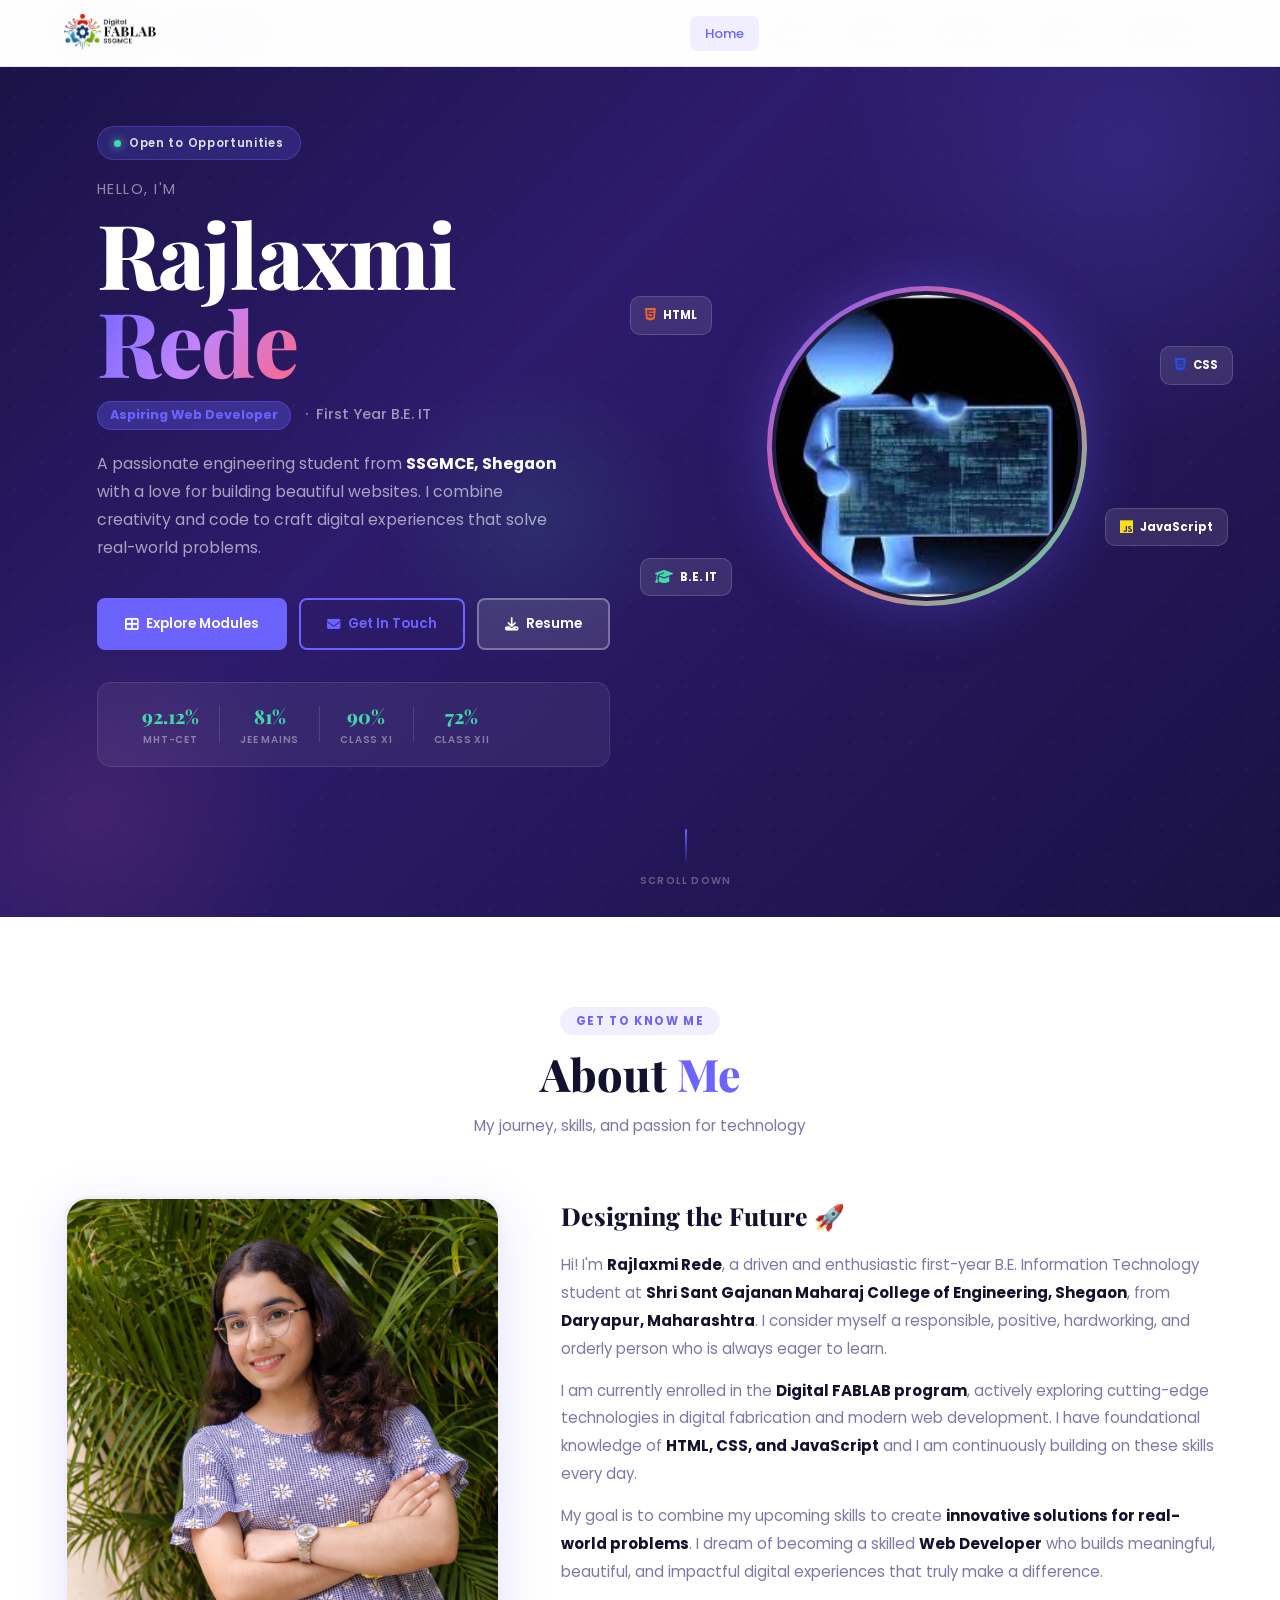
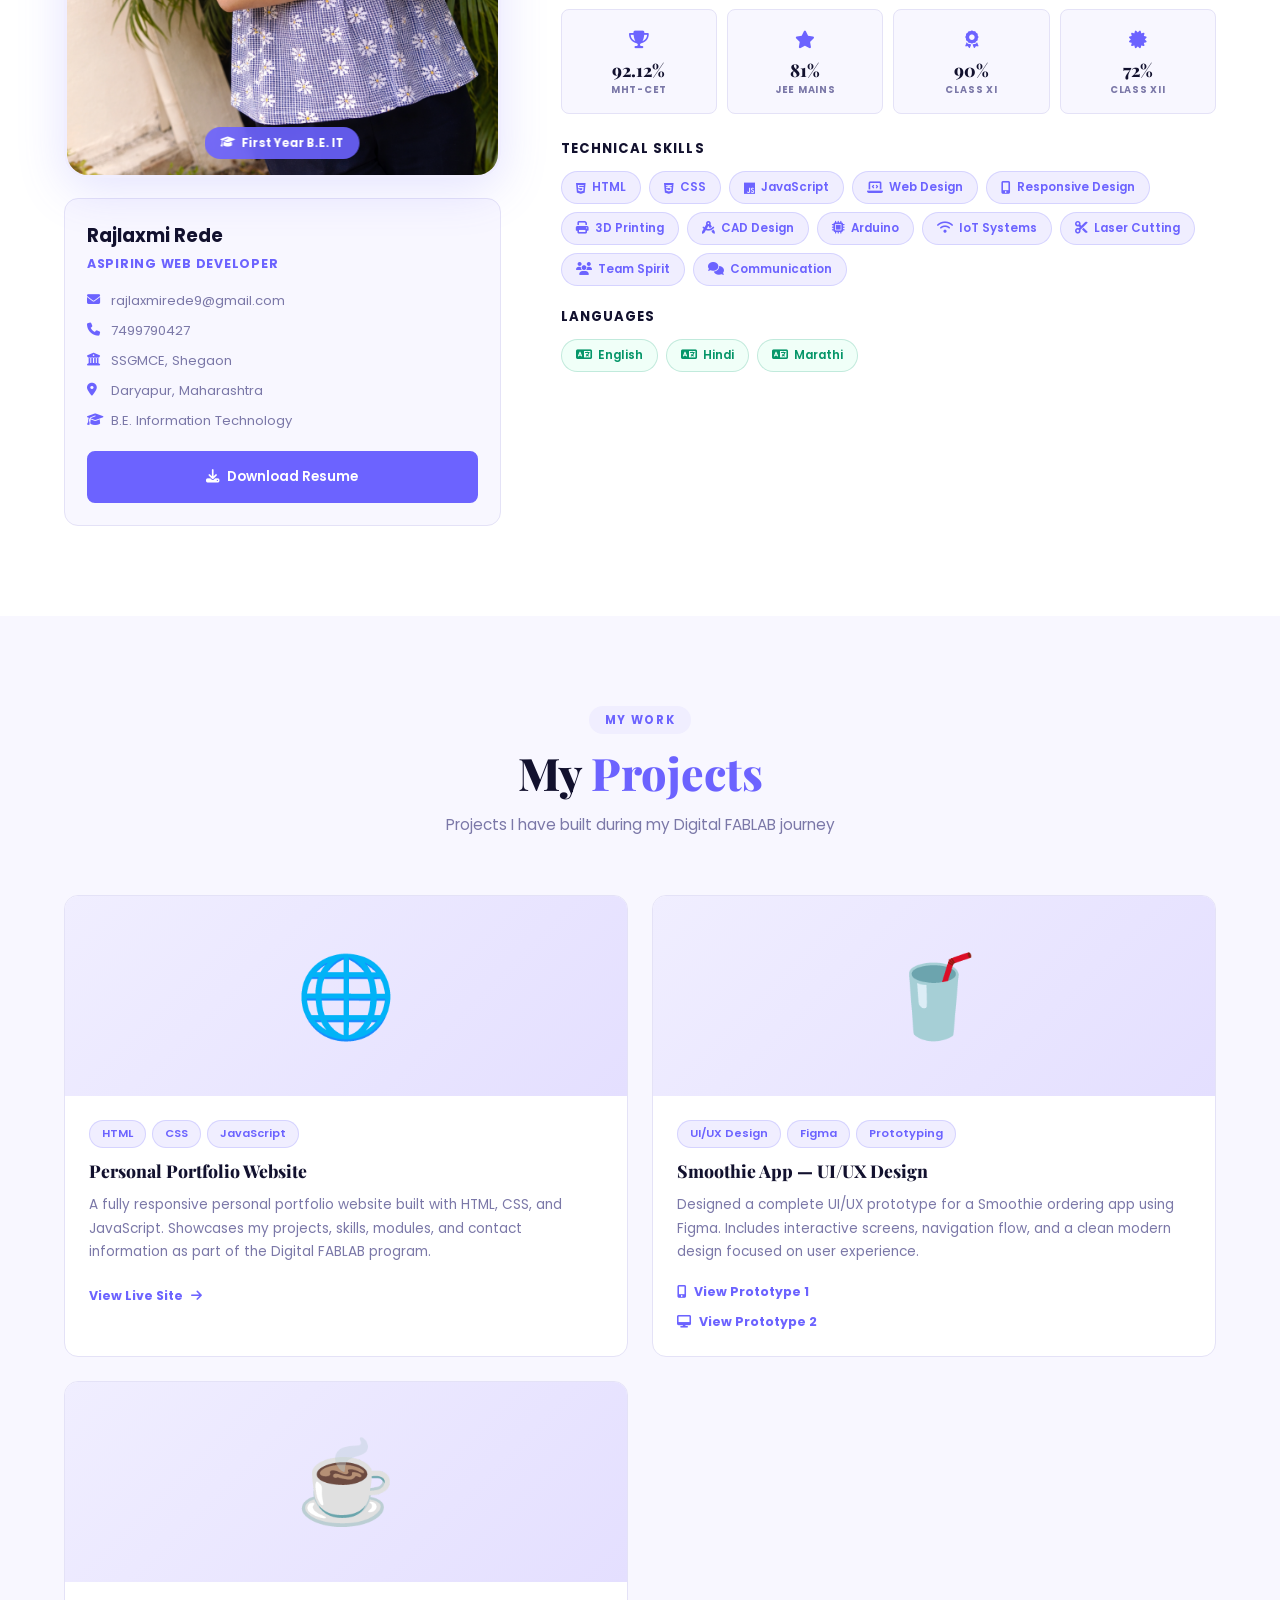
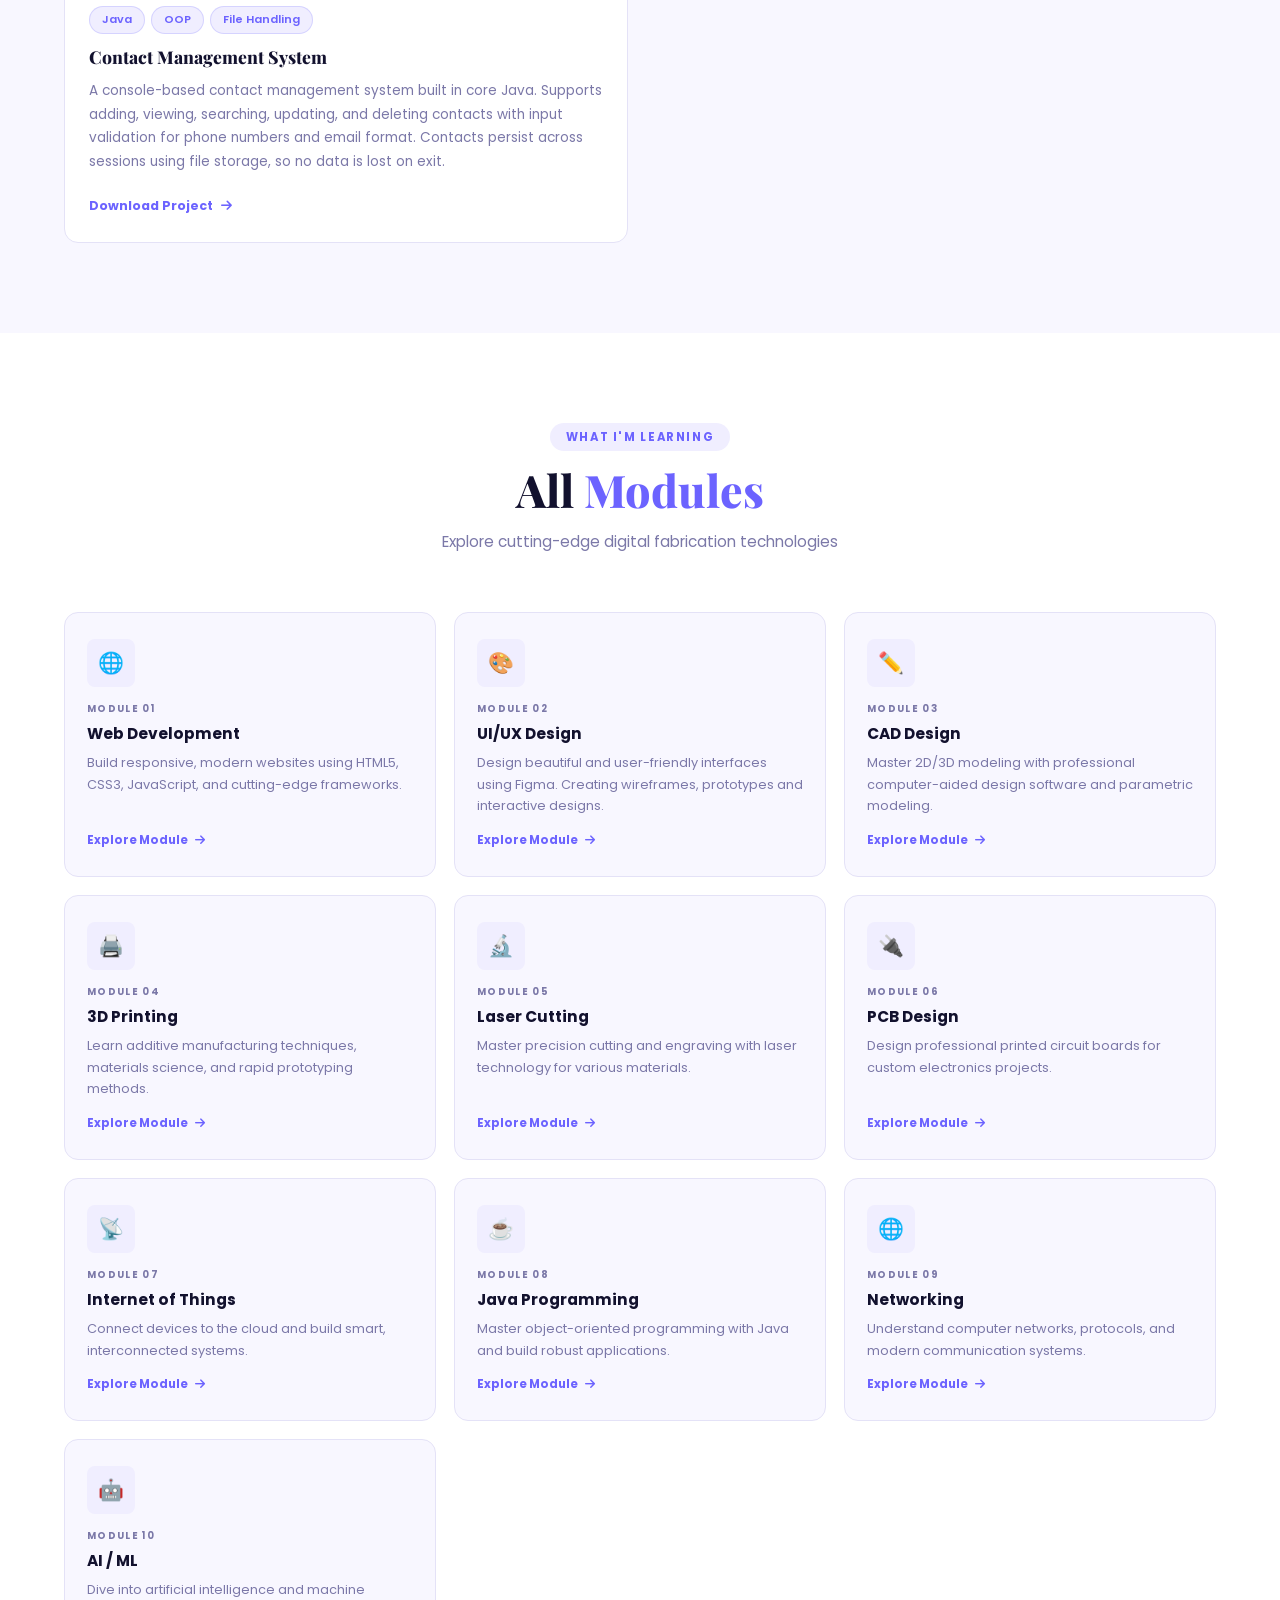
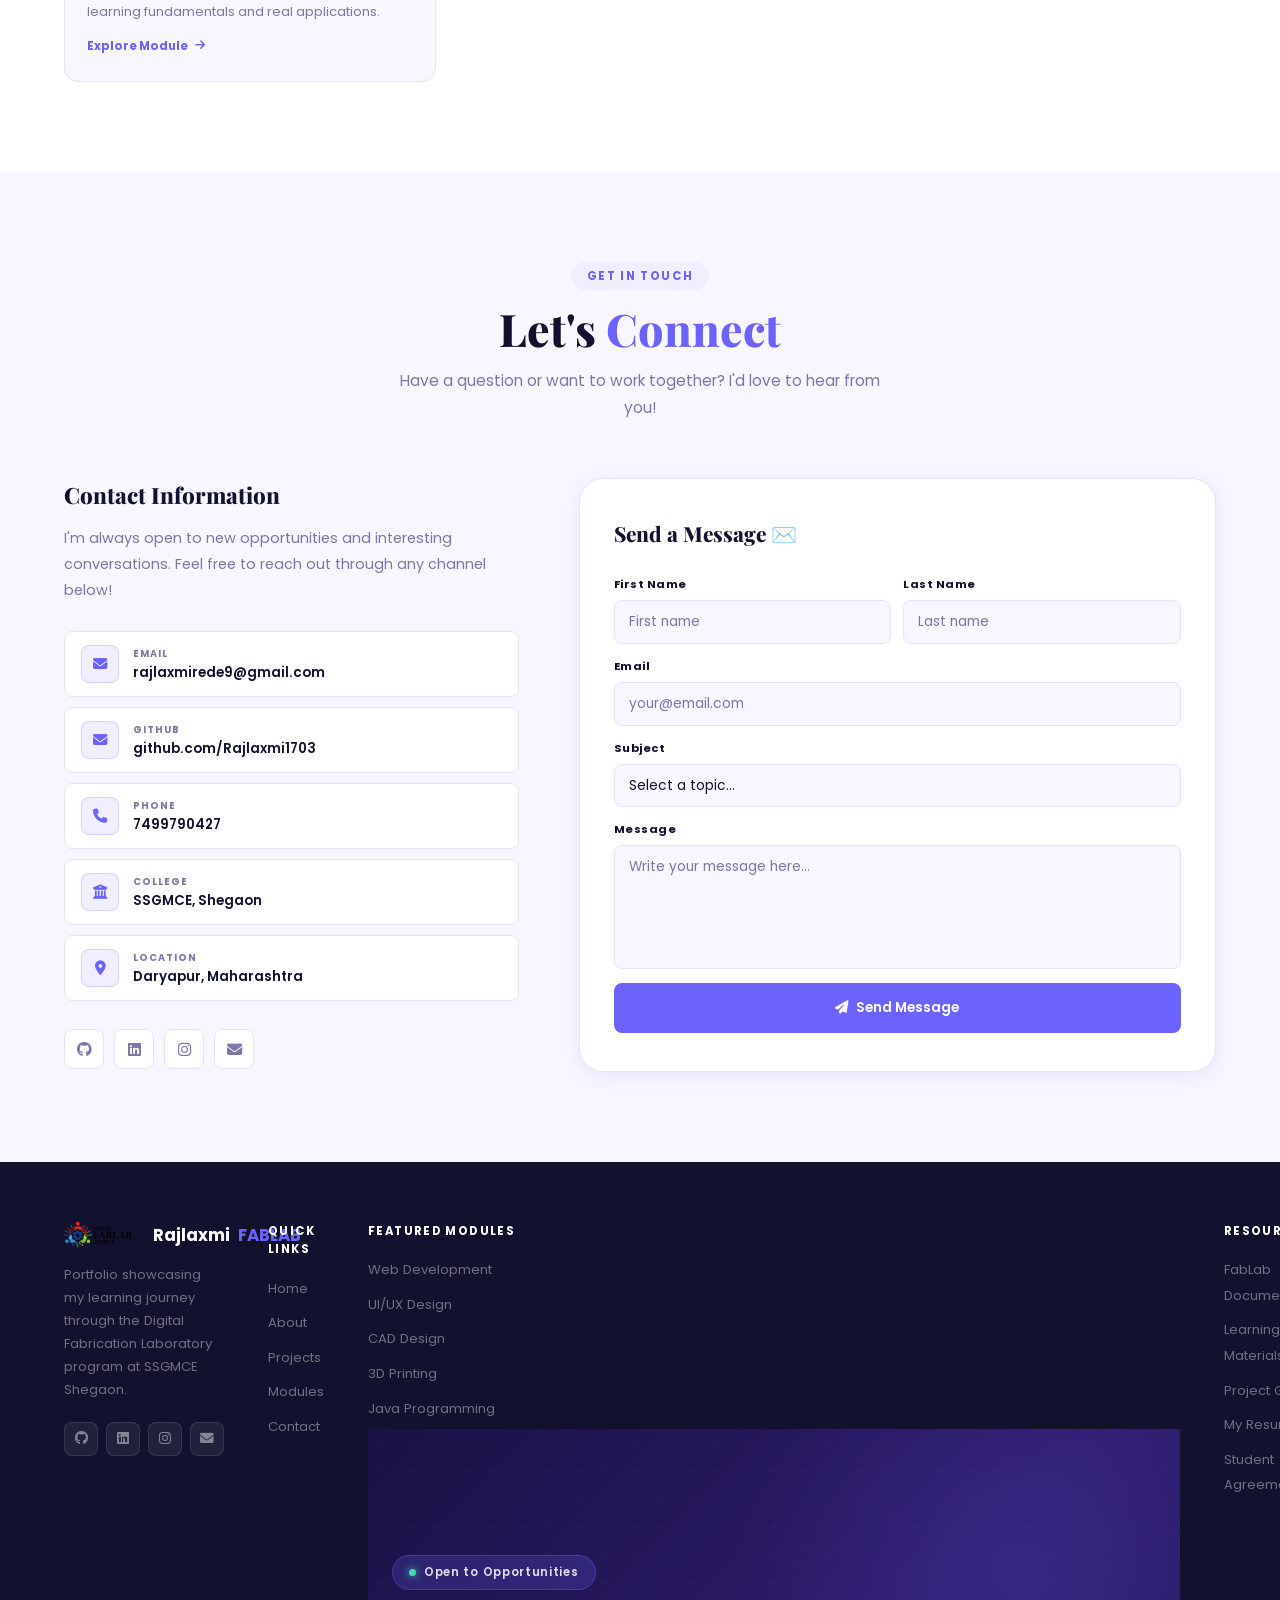
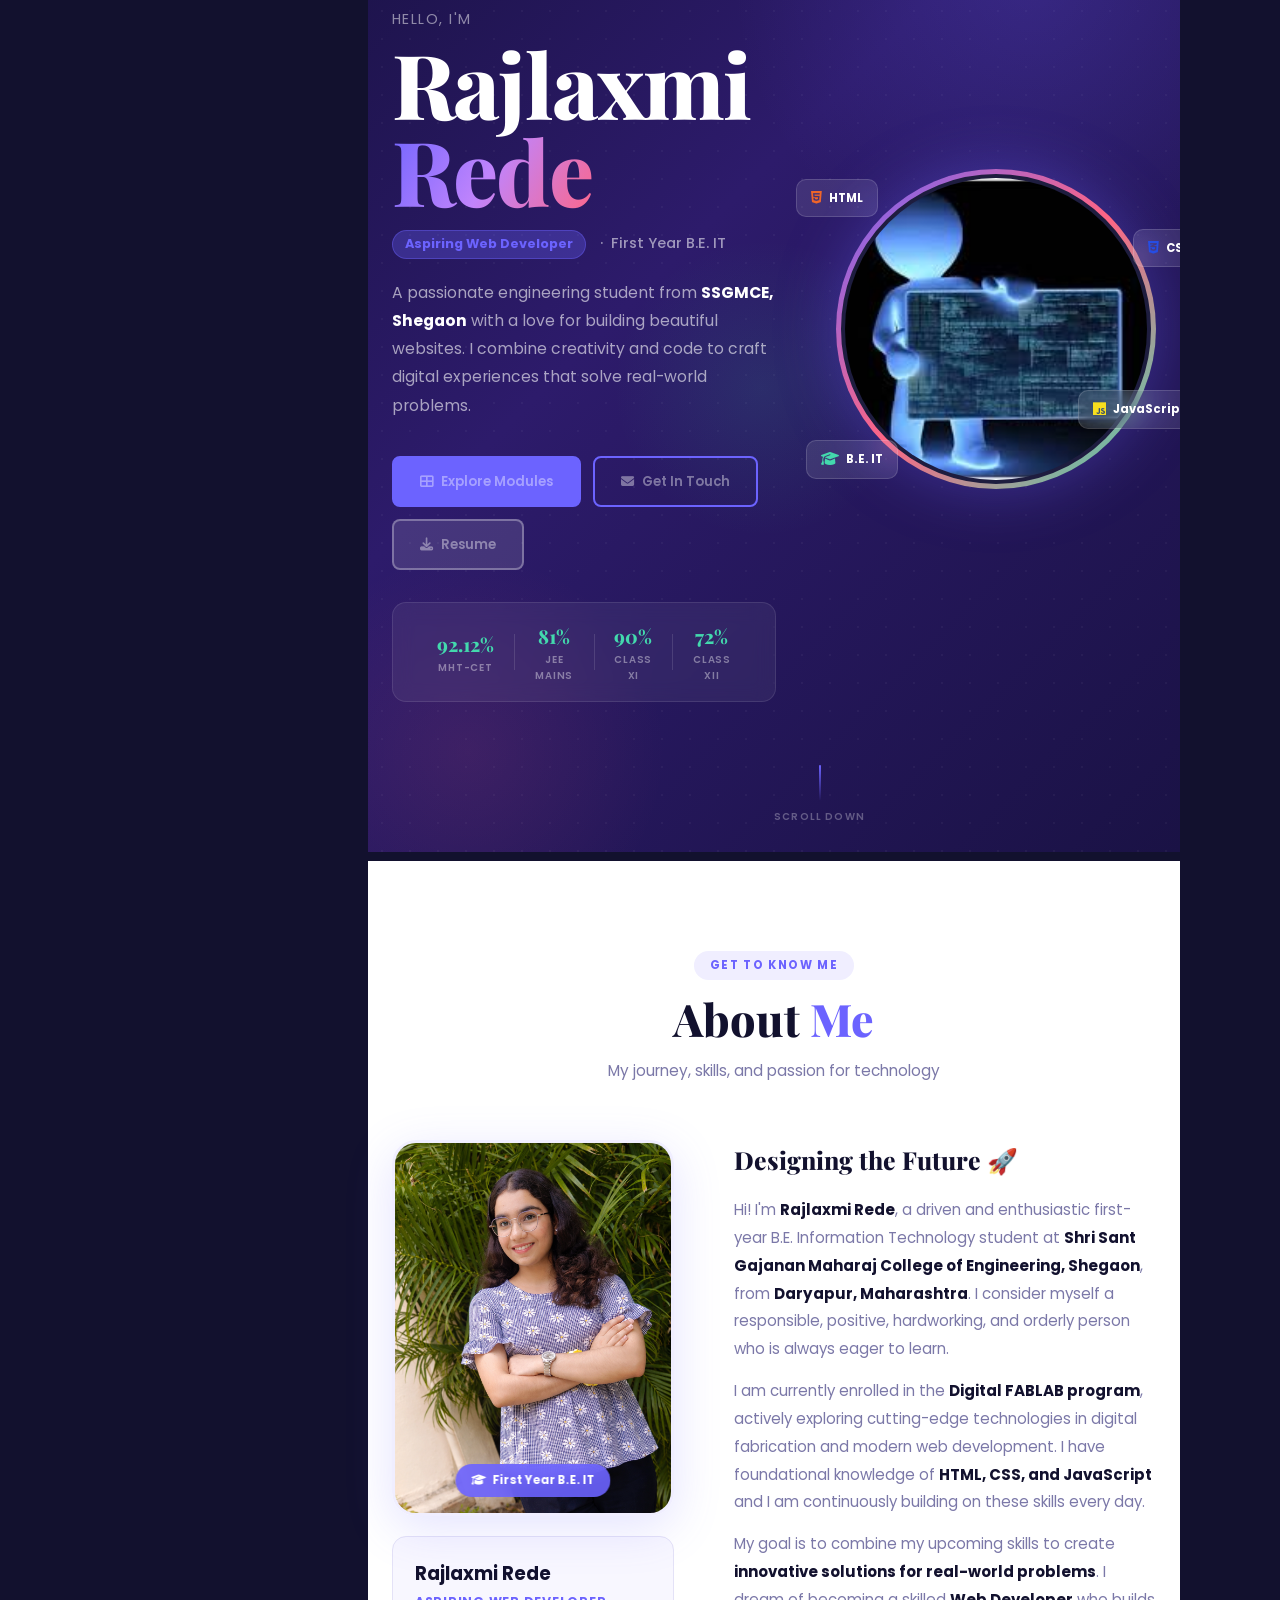
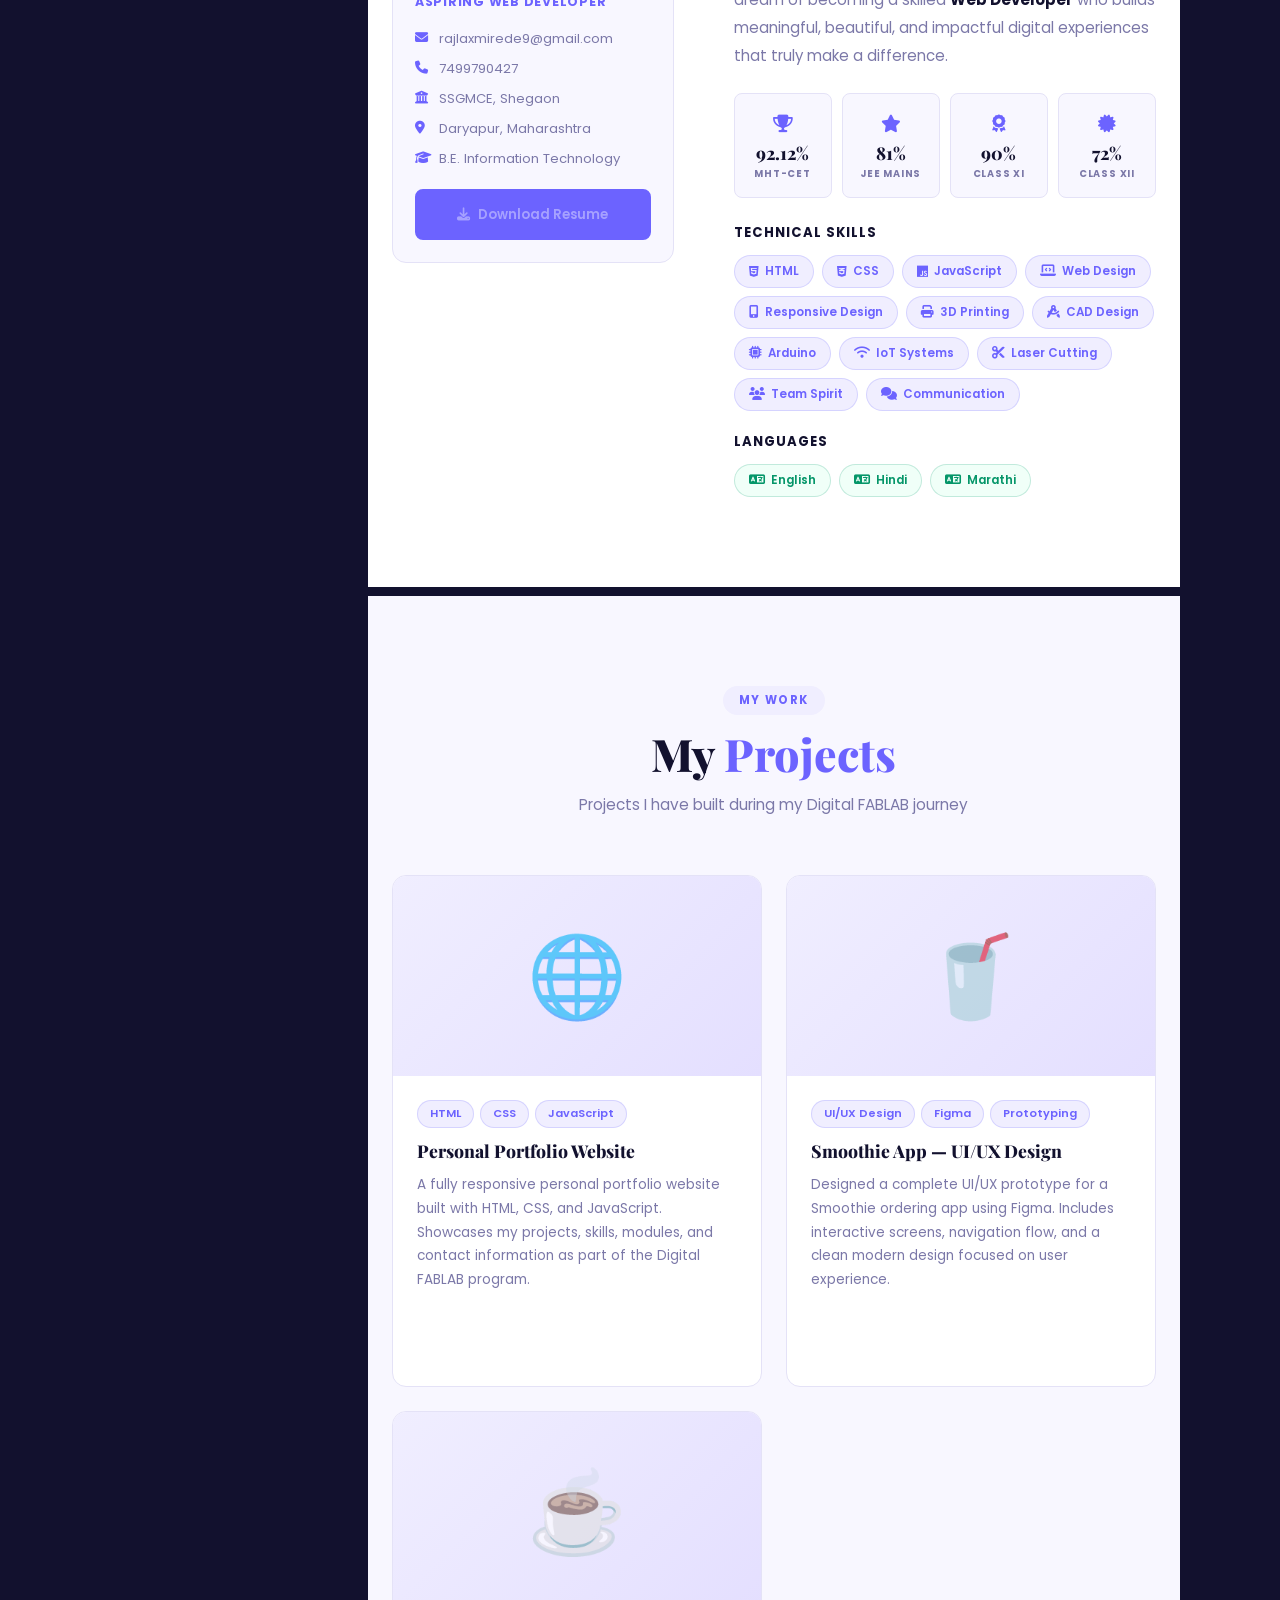
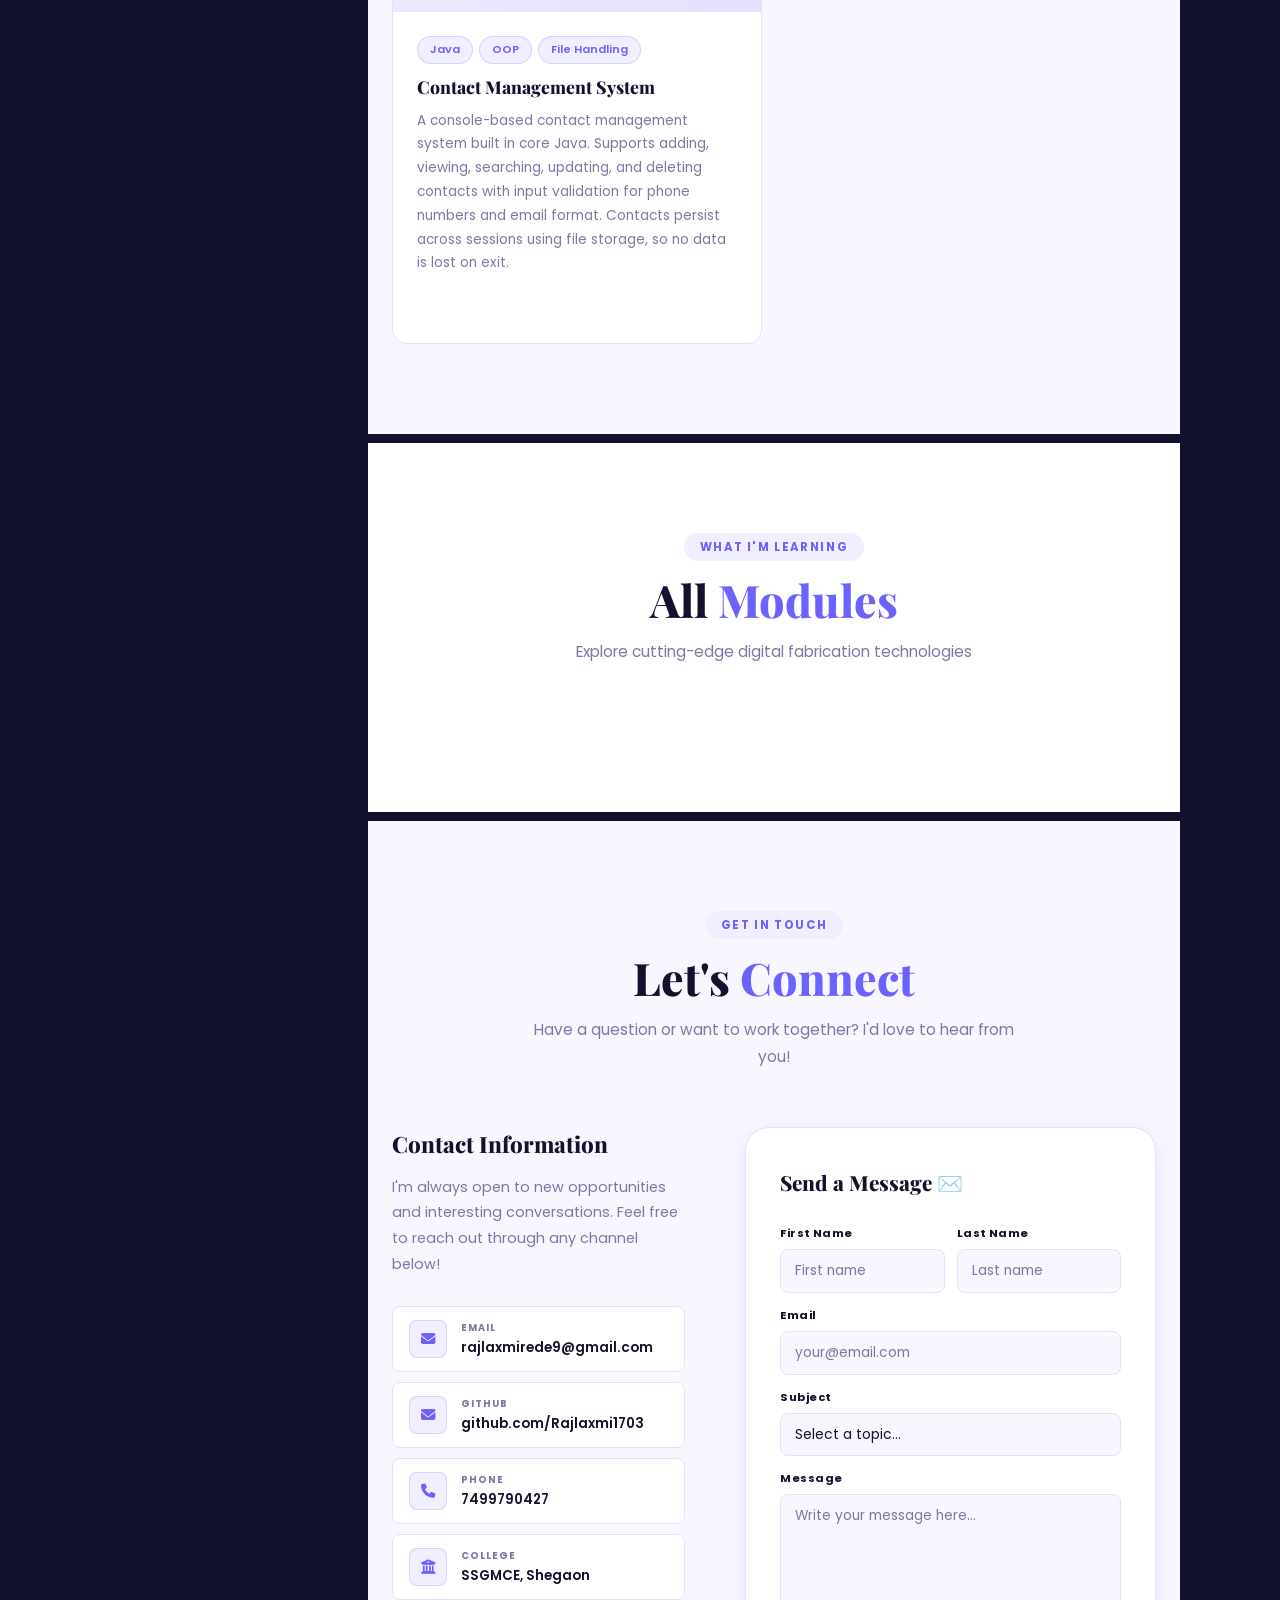
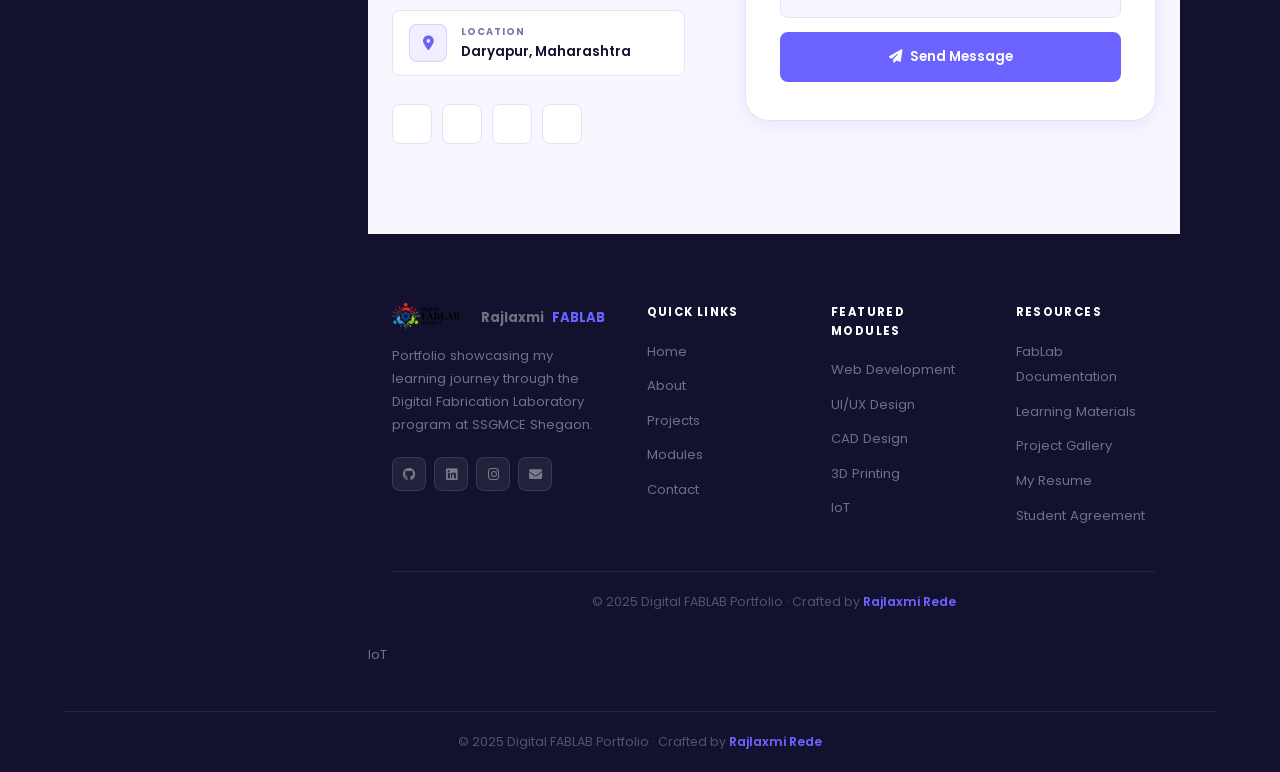
==== commit 63365fe5: "Update index.html" ====
--- a/index.html
+++ b/index.html
@@ -487,6 +487,7 @@
             <li><a href="ui-ux-design.html">UI/UX Design</a></li>
             <li><a href="cad-design.html">CAD Design</a></li>
             <li><a href="3d-printing.html">3D Printing</a></li>
+            <li><a href="java-programming.html">Java Programming</a></li>
             <!DOCTYPE html>
 <html lang="en">
 <head>
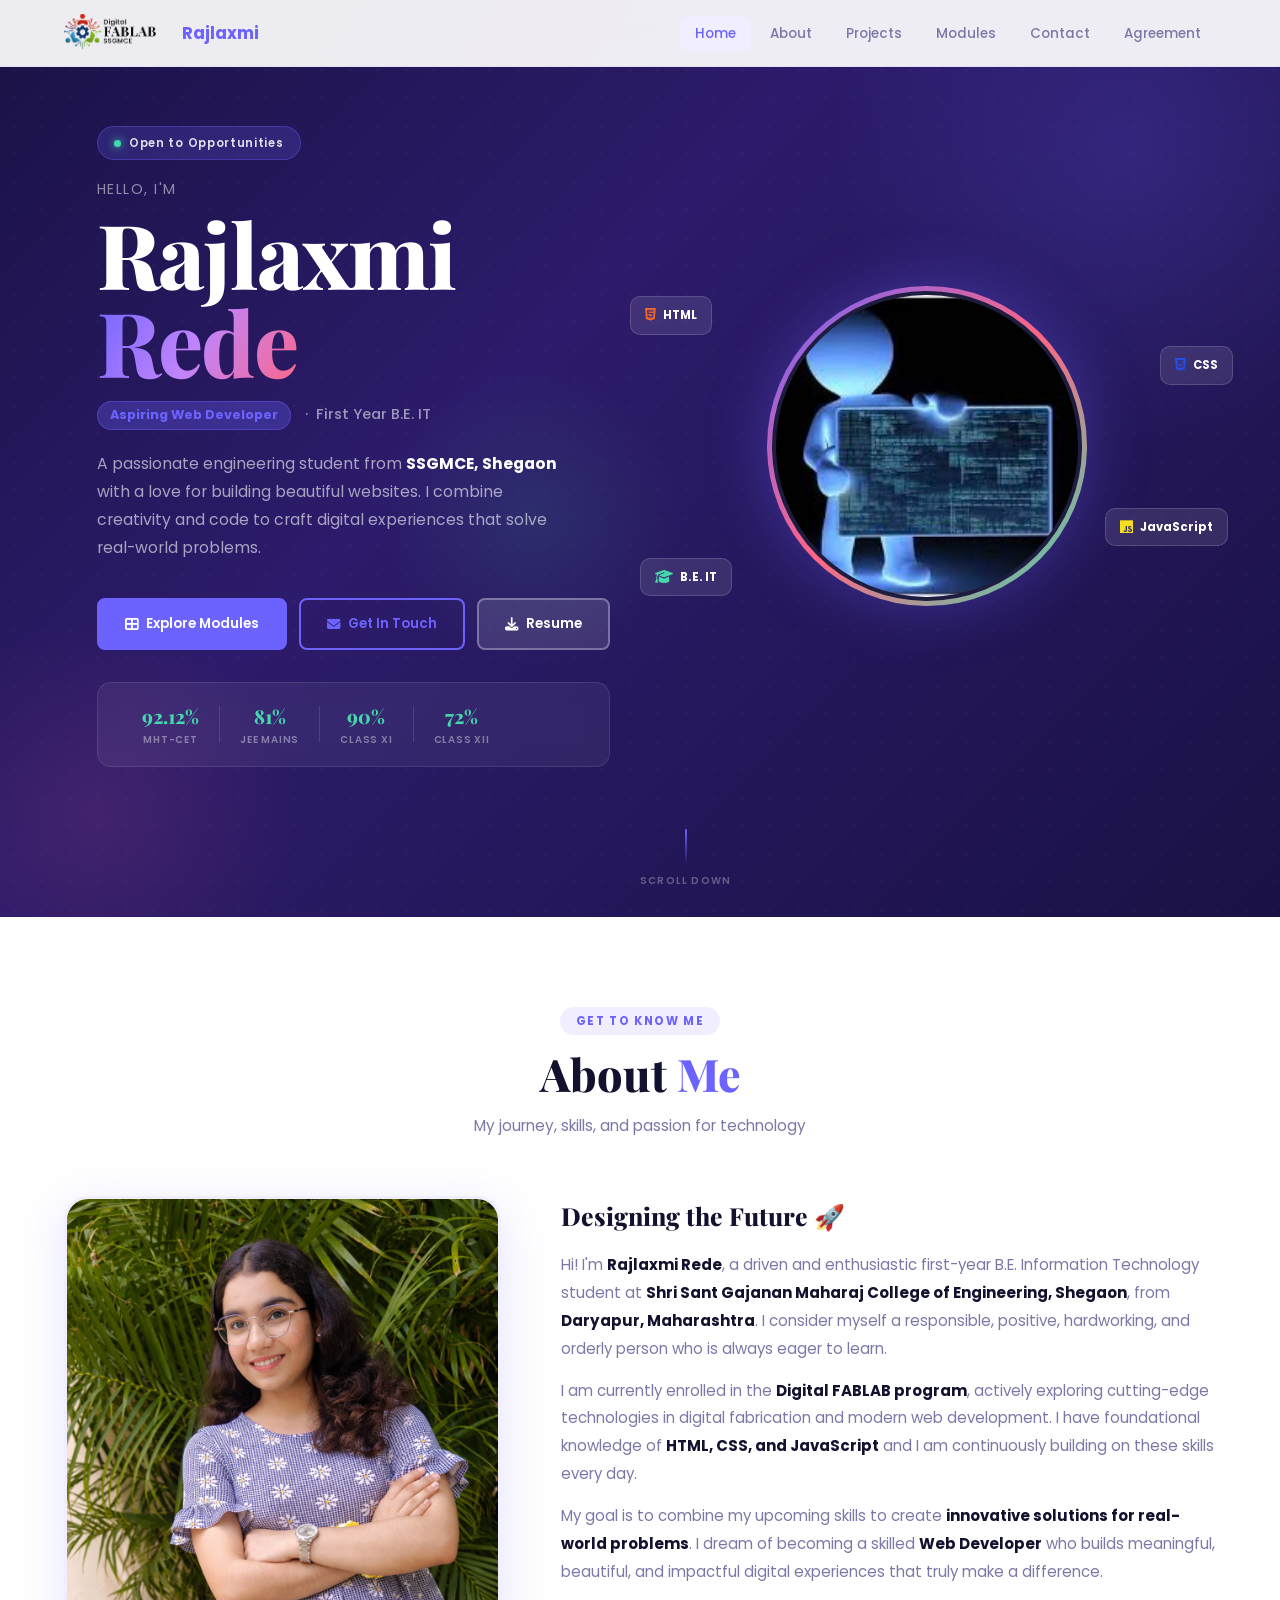
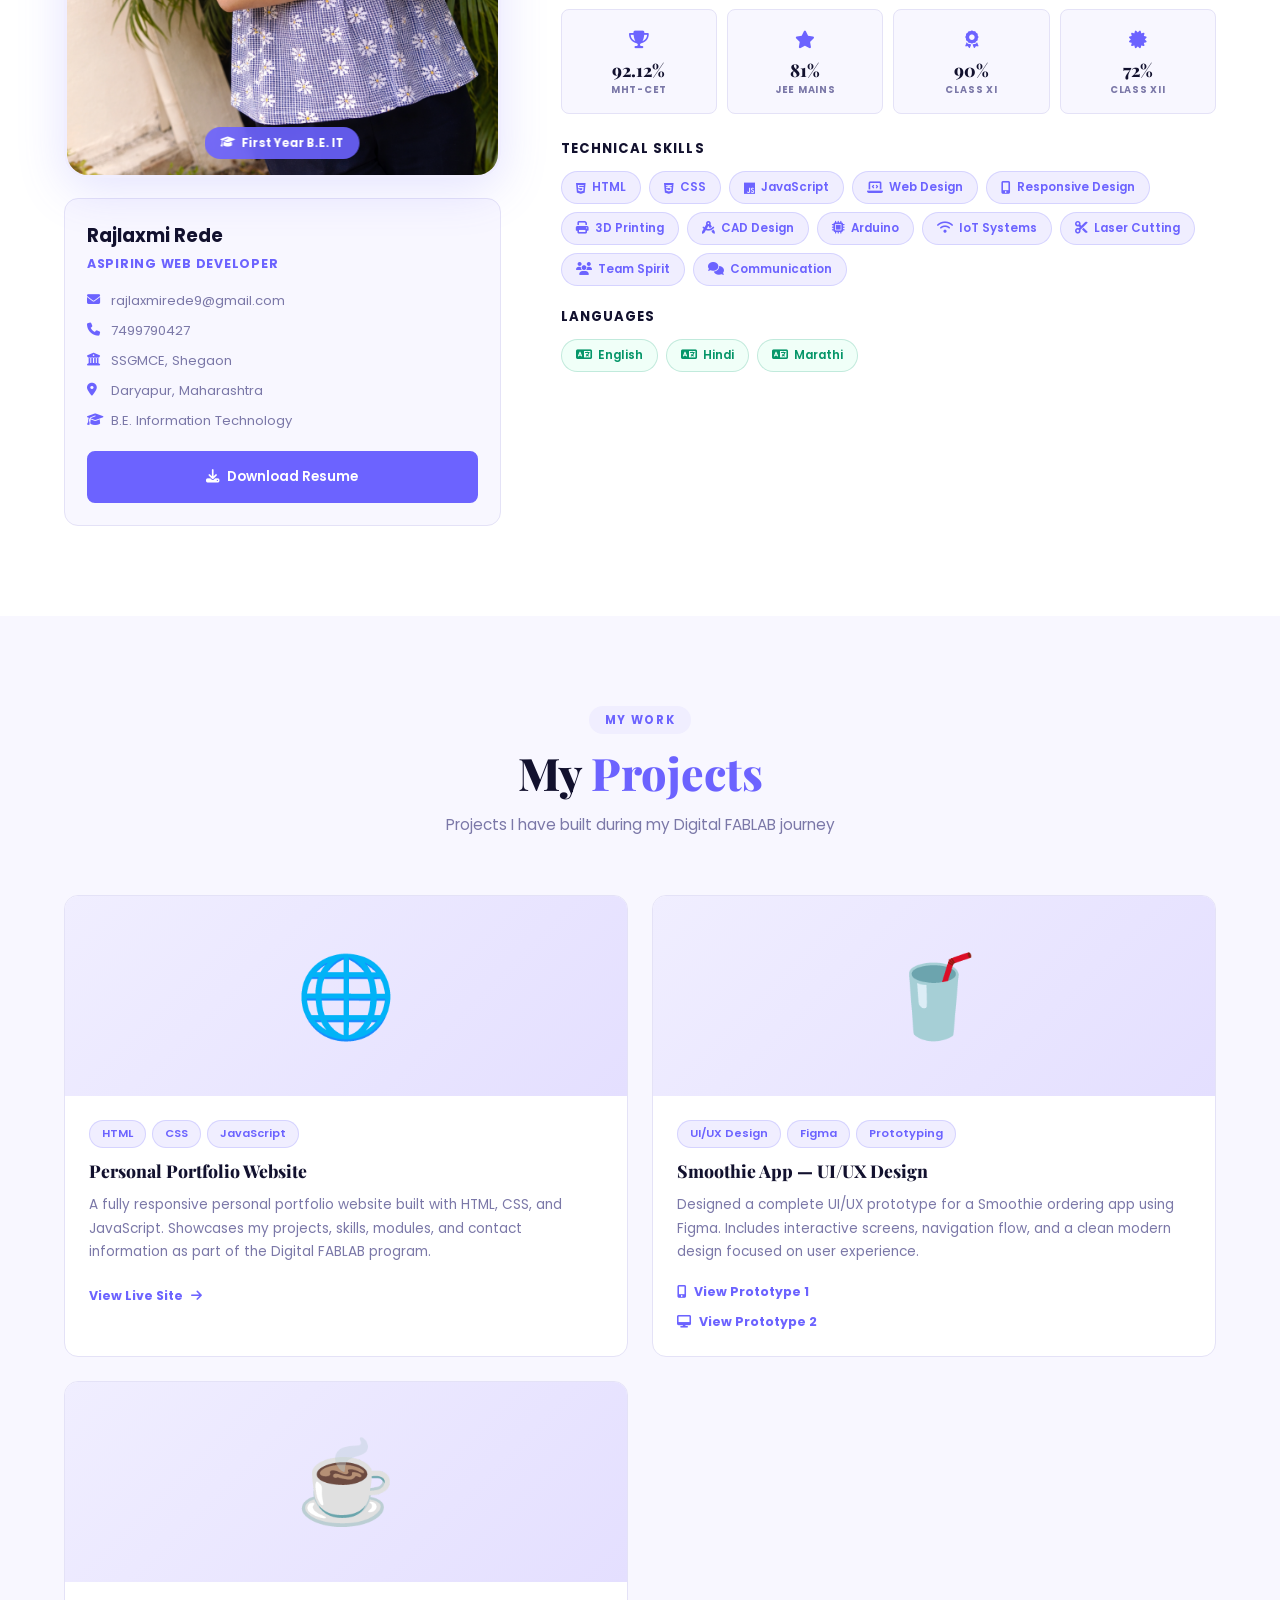
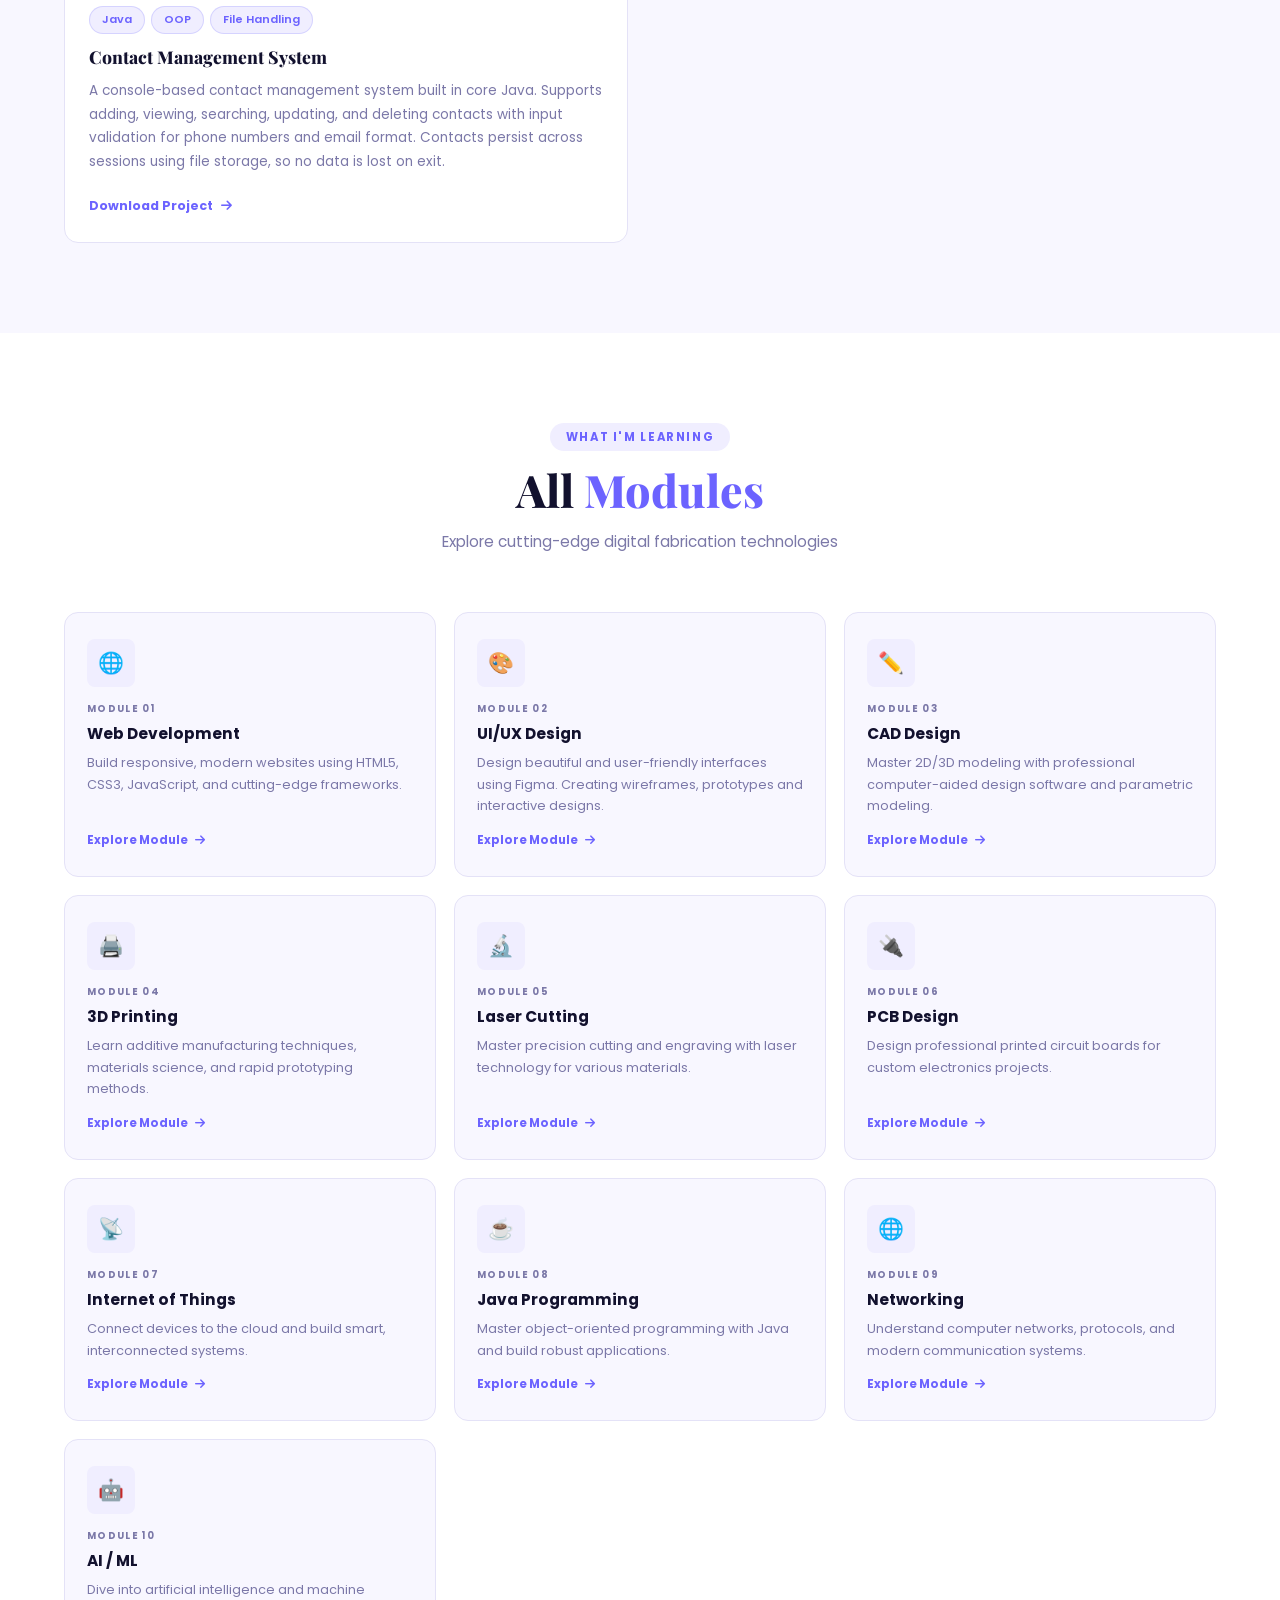
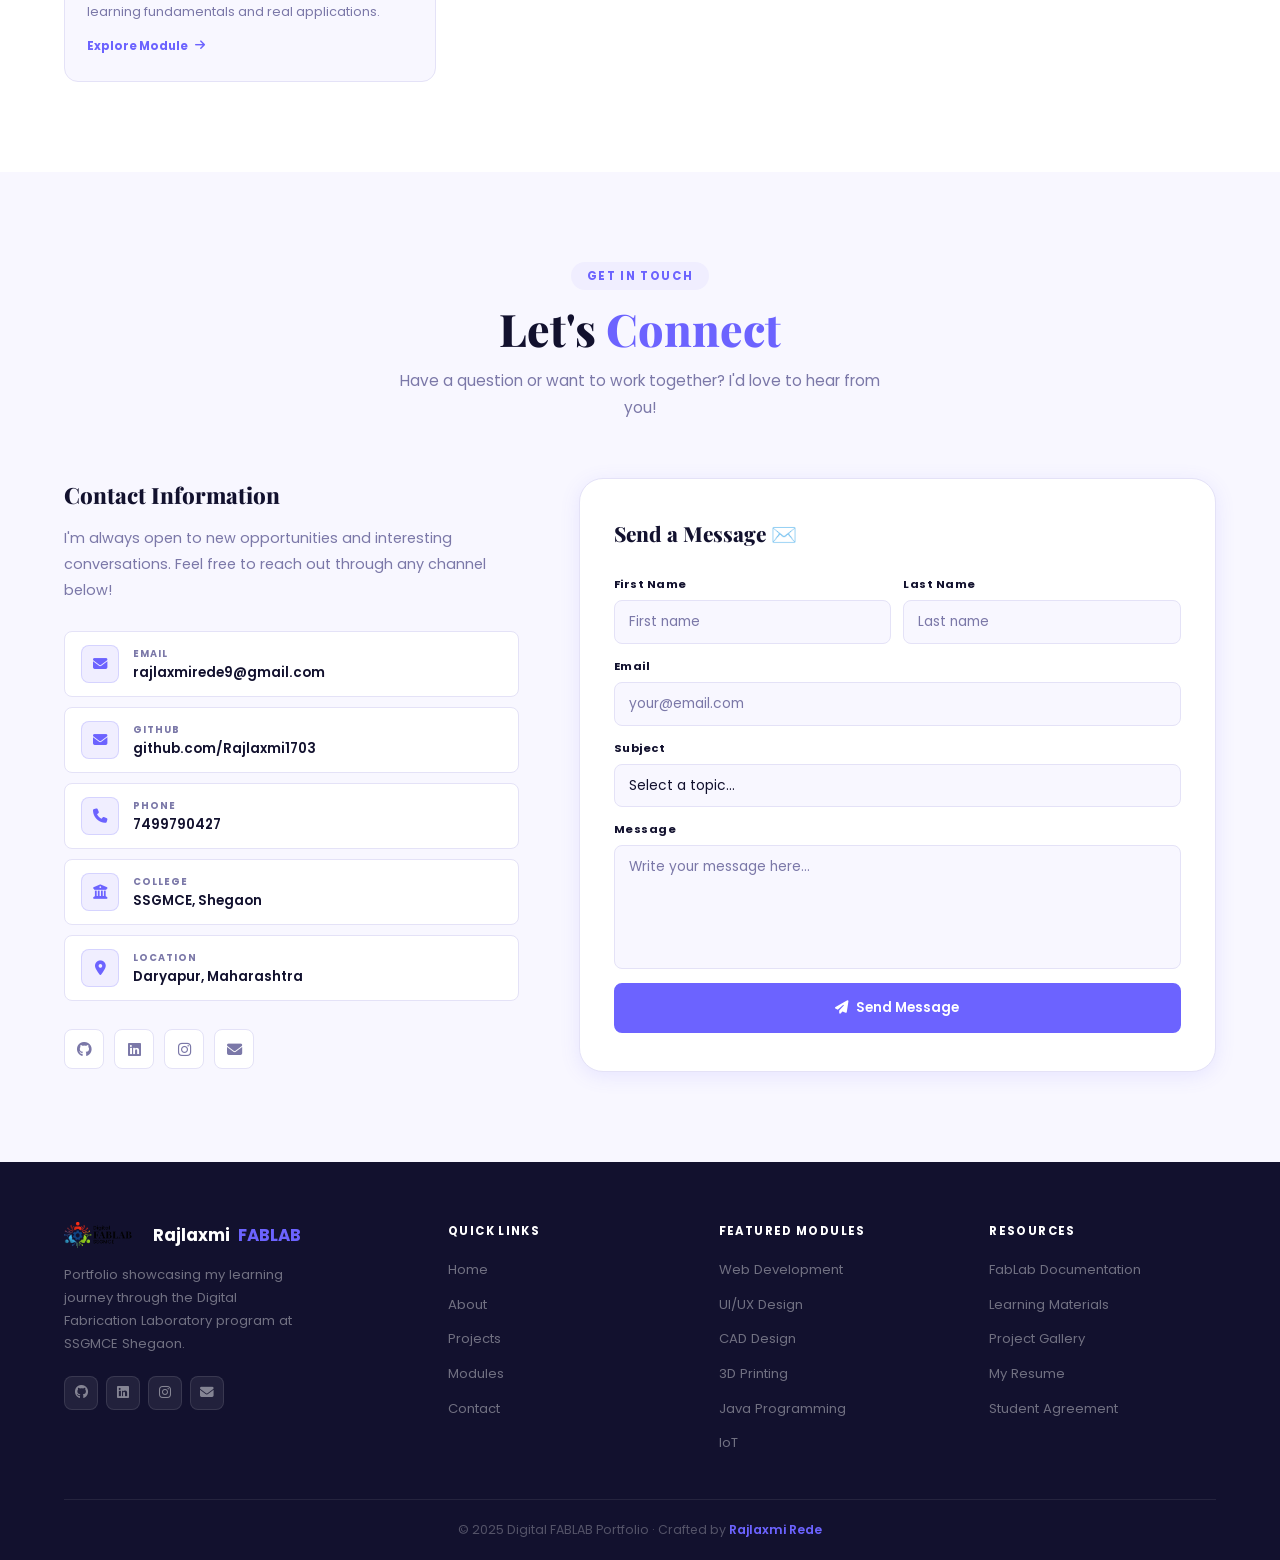
==== commit ac5f3062: "Update index.html" ====
--- a/index.html
+++ b/index.html
@@ -488,495 +488,6 @@
             <li><a href="cad-design.html">CAD Design</a></li>
             <li><a href="3d-printing.html">3D Printing</a></li>
             <li><a href="java-programming.html">Java Programming</a></li>
-            <!DOCTYPE html>
-<html lang="en">
-<head>
-  <meta charset="UTF-8"/>
-  <meta name="viewport" content="width=device-width, initial-scale=1.0"/>
-  <title>Rajlaxmi Rede — Portfolio</title>
-  <link rel="stylesheet" href="style.css"/>
-  <link rel="stylesheet" href="https://cdnjs.cloudflare.com/ajax/libs/font-awesome/6.5.0/css/all.min.css"/>
-</head>
-<body>
-
-  <!-- ========== NAVBAR ========== -->
-  <nav class="navbar" id="navbar">
-    <div class="nav-container">
-      <a href="#home" class="nav-logo">
-  <img src="./Fablab logo black.png" alt="FabLab Logo" class="logo-img"/>
-  Rajlaxmi 
-</a>
-      <ul class="nav-menu" id="navMenu">
-        <li><a href="#home"     class="nav-link">Home</a></li>
-        <li><a href="#about"    class="nav-link">About</a></li>
-        <li><a href="#projects" class="nav-link">Projects</a></li>
-        <li><a href="#modules"  class="nav-link">Modules</a></li>
-        <li><a href="#contact"  class="nav-link">Contact</a></li>
-        <li><a href="agreement.html" class="nav-link">Agreement</a></li> 
-      </ul>
-      <button class="hamburger" id="hamburger" aria-label="Toggle menu">
-        <span></span><span></span><span></span>
-      </button>
-    </div>
-  </nav>
-
-  <!-- Mobile Drawer -->
-  <div class="mob-nav" id="mobNav">
-    <a href="#home"     onclick="closeMob()">Home</a>
-    <a href="#about"    onclick="closeMob()">About</a>
-    <a href="#projects" onclick="closeMob()">Projects</a>
-    <a href="#modules"  onclick="closeMob()">Modules</a>
-    <a href="#contact"  onclick="closeMob()">Contact</a>
-  </div>
-
-  <!-- ========== HERO ========== -->
-  <section id="home" class="hero">
-    <div class="hero-circles">
-      <div class="hc hc1"></div>
-      <div class="hc hc2"></div>
-      <div class="hc hc3"></div>
-    </div>
-    <div class="hero-container">
-      <div class="hero-text">
-        <div class="hero-badge">
-          <span class="bdot"></span> Open to Opportunities
-        </div>
-        <p class="hero-greeting">Hello, I'm</p>
-        <h1 class="hero-name">Rajlaxmi<br><span class="name-grad">Rede</span></h1>
-        <p class="hero-role">
-          <span class="rtag">Aspiring Web Developer</span>
-          &nbsp;·&nbsp; First Year B.E. IT
-        </p>
-        <p class="hero-desc">
-          A passionate engineering student from <strong>SSGMCE, Shegaon</strong> with a
-          love for building beautiful websites. I combine creativity and code to craft
-          digital experiences that solve real-world problems.
-        </p>
-        <div class="hero-btns">
-          <a href="#modules" class="btn btn-primary">
-            <i class="fas fa-th-large"></i> Explore Modules
-          </a>
-          <a href="#contact" class="btn btn-outline">
-            <i class="fas fa-envelope"></i> Get In Touch
-          </a>
-          <a href="Rajlaxmi_Rede_Resume.docx" class="btn btn-ghost" target="_blank">
-            <i class="fas fa-download"></i> Resume
-          </a>
-        </div>
-
-        <div class="hero-scores">
-          <div class="hs">
-            <div class="hs-val">92.12%</div>
-            <div class="hs-lbl">MHT-CET</div>
-          </div>
-          <div class="hs-div"></div>
-          <div class="hs">
-            <div class="hs-val">81%</div>
-            <div class="hs-lbl">JEE Mains</div>
-          </div>
-          <div class="hs-div"></div>
-          <div class="hs">
-            <div class="hs-val">90%</div>
-            <div class="hs-lbl">Class XI</div>
-          </div>
-          <div class="hs-div"></div>
-          <div class="hs">
-            <div class="hs-val">72%</div>
-            <div class="hs-lbl">Class XII</div>
-          </div>
-        </div>
-      </div>
-
-      <div class="hero-right">
-        <div class="photo-ring">
-          <div class="photo-wrap">
-            <img src="./background3.jpg" alt="Rajlaxmi Rede"/>
-          </div>
-        </div>
-        <div class="fchip fc1"><i class="fab fa-html5"></i> HTML</div>
-        <div class="fchip fc2"><i class="fab fa-css3-alt"></i> CSS</div>
-        <div class="fchip fc3"><i class="fab fa-js"></i> JavaScript</div>
-        <div class="fchip fc4"><i class="fas fa-graduation-cap"></i> B.E. IT</div>
-      </div>
-    </div>
-
-    <div class="scroll-hint">
-      <div class="sh-line"></div>
-      <span>Scroll Down</span>
-    </div>
-  </section>
-
-  <!-- ========== ABOUT ========== -->
-  <section id="about" class="about">
-    <div class="container">
-      <div class="section-header fade-up">
-        <p class="section-tag">Get to Know Me</p>
-        <h2 class="section-title">About <span class="accent">Me</span></h2>
-        <p class="section-desc">My journey, skills, and passion for technology</p>
-      </div>
-
-      <div class="about-grid">
-        <div class="about-left fade-up">
-          <div class="aph-wrap">
-            <img src="./profile photo.png" alt="Rajlaxmi Rede"/>
-            <div class="aph-badge">
-              <i class="fas fa-graduation-cap"></i> First Year B.E. IT
-            </div>
-          </div>
-          <div class="ainfo-card">
-            <h3 class="aname">Rajlaxmi Rede</h3>
-            <p class="arole">Aspiring Web Developer</p>
-            <ul class="adetails">
-              <li><i class="fas fa-envelope"></i><span>rajlaxmirede9@gmail.com</span></li>
-              <li><i class="fas fa-phone"></i><span>7499790427</span></li>
-              <li><i class="fas fa-university"></i><span>SSGMCE, Shegaon</span></li>
-              <li><i class="fas fa-map-marker-alt"></i><span>Daryapur, Maharashtra</span></li>
-              <li><i class="fas fa-graduation-cap"></i><span>B.E. Information Technology</span></li>
-            </ul>
-            <a href="Rajlaxmi_Rede_Resume.docx" class="btn btn-primary btn-full" target="_blank">
-              <i class="fas fa-download"></i> Download Resume
-            </a>
-          </div>
-        </div>
-
-        <div class="about-right fade-up d1">
-          <h3 class="bio-title">Designing the Future 🚀</h3>
-          <p class="bio">
-            Hi! I'm <strong>Rajlaxmi Rede</strong>, a driven and enthusiastic first-year
-            B.E. Information Technology student at <strong>Shri Sant Gajanan Maharaj
-            College of Engineering, Shegaon</strong>, from <strong>Daryapur,
-            Maharashtra</strong>. I consider myself a responsible, positive, hardworking,
-            and orderly person who is always eager to learn.
-          </p>
-          <p class="bio">
-            I am currently enrolled in the <strong>Digital FABLAB program</strong>, actively
-            exploring cutting-edge technologies in digital fabrication and modern web
-            development. I have foundational knowledge of <strong>HTML, CSS, and
-            JavaScript</strong> and I am continuously building on these skills every day.
-          </p>
-          <p class="bio">
-            My goal is to combine my upcoming skills to create
-            <strong>innovative solutions for real-world problems</strong>. I dream of
-            becoming a skilled <strong>Web Developer</strong> who builds meaningful,
-            beautiful, and impactful digital experiences that truly make a difference.
-          </p>
-
-          <div class="edu-row">
-            <div class="edu-card">
-              <div class="edu-ico"><i class="fas fa-trophy"></i></div>
-              <div class="edu-score">92.12%</div>
-              <div class="edu-lbl">MHT-CET</div>
-            </div>
-            <div class="edu-card">
-              <div class="edu-ico"><i class="fas fa-star"></i></div>
-              <div class="edu-score">81%</div>
-              <div class="edu-lbl">JEE Mains</div>
-            </div>
-            <div class="edu-card">
-              <div class="edu-ico"><i class="fas fa-award"></i></div>
-              <div class="edu-score">90%</div>
-              <div class="edu-lbl">Class XI</div>
-            </div>
-            <div class="edu-card">
-              <div class="edu-ico"><i class="fas fa-certificate"></i></div>
-              <div class="edu-score">72%</div>
-              <div class="edu-lbl">Class XII</div>
-            </div>
-          </div>
-
-          <h4 class="sk-title">Technical Skills</h4>
-          <div class="sk-wrap">
-            <span class="sk"><i class="fab fa-html5"></i> HTML</span>
-            <span class="sk"><i class="fab fa-css3-alt"></i> CSS</span>
-            <span class="sk"><i class="fab fa-js"></i> JavaScript</span>
-            <span class="sk"><i class="fas fa-laptop-code"></i> Web Design</span>
-            <span class="sk"><i class="fas fa-mobile-alt"></i> Responsive Design</span>
-            <span class="sk"><i class="fas fa-print"></i> 3D Printing</span>
-            <span class="sk"><i class="fas fa-drafting-compass"></i> CAD Design</span>
-            <span class="sk"><i class="fas fa-microchip"></i> Arduino</span>
-            <span class="sk"><i class="fas fa-wifi"></i> IoT Systems</span>
-            <span class="sk"><i class="fas fa-cut"></i> Laser Cutting</span>
-            <span class="sk"><i class="fas fa-users"></i> Team Spirit</span>
-            <span class="sk"><i class="fas fa-comments"></i> Communication</span>
-          </div>
-
-          <h4 class="sk-title" style="margin-top:20px;">Languages</h4>
-          <div class="sk-wrap">
-            <span class="sk lang"><i class="fas fa-language"></i> English</span>
-            <span class="sk lang"><i class="fas fa-language"></i> Hindi</span>
-            <span class="sk lang"><i class="fas fa-language"></i> Marathi</span>
-          </div>
-        </div>
-      </div>
-    </div>
-  </section>
-
-  <!-- ========== PROJECTS ========== -->
-<section id="projects" class="projects">
-  <div class="container">
-    <div class="section-header fade-up">
-      <p class="section-tag">My Work</p>
-      <h2 class="section-title">My <span class="accent">Projects</span></h2>
-      <p class="section-desc">Projects I have built during my Digital FABLAB journey</p>
-    </div>
-
-    <div class="projects-grid fade-up d1">
-
-      <!-- ── PROJECT 1 ── -->
-      <div class="proj-card">
-        <div class="proj-img">
-          <div class="proj-emoji">🌐</div>
-          <div class="proj-overlay">
-            <a href="https://rajlaxmi1703.github.io/new-portfolio/"
-               target="_blank" class="proj-overlay-btn">
-              <i class="fas fa-external-link-alt"></i>
-            </a>
-          </div>
-        </div>
-        <div class="proj-body">
-          <div class="proj-tags">
-            <span>HTML</span>
-            <span>CSS</span>
-            <span>JavaScript</span>
-          </div>
-          <h3 class="proj-title">Personal Portfolio Website</h3>
-          <p class="proj-desc">
-            A fully responsive personal portfolio website built with HTML, CSS,
-            and JavaScript. Showcases my projects, skills, modules, and contact
-            information as part of the Digital FABLAB program.
-          </p>
-          <a href="https://rajlaxmi1703.github.io/new-portfolio/"
-             target="_blank" class="proj-link">
-            View Live Site <i class="fas fa-arrow-right"></i>
-          </a>
-        </div>
-      </div>
-
-      <!-- ── PROJECT 2 ── -->
-<div class="proj-card">
-  <div class="proj-img">
-    <div class="proj-emoji">🥤</div>
-    <div class="proj-overlay">
-      <a href="https://www.figma.com/proto/hM9DYIUPNpZbMHEtj3HZSu/SMOOTHIE?page-id=0%3A1&node-id=1-2&viewport=-27%2C272%2C0.26&t=ZIul0UamfwOJf7u2-1&scaling=min-zoom&content-scaling=fixed&starting-point-node-id=1%3A2"
-         target="_blank" class="proj-overlay-btn">
-        <i class="fas fa-external-link-alt"></i>
-      </a>
-    </div>
-  </div>
-  <div class="proj-body">
-    <div class="proj-tags">
-      <span>UI/UX Design</span>
-      <span>Figma</span>
-      <span>Prototyping</span>
-    </div>
-    <h3 class="proj-title">Smoothie App — UI/UX Design</h3>
-    <p class="proj-desc">
-      Designed a complete UI/UX prototype for a Smoothie ordering app using
-      Figma. Includes interactive screens, navigation flow, and a clean
-      modern design focused on user experience.
-    </p>
-
-    <!-- ── TWO LINKS ── -->
-    <div class="proj-links">
-      <a href="https://www.figma.com/proto/hM9DYIUPNpZbMHEtj3HZSu/SMOOTHIE?page-id=0%3A1&node-id=1-2&viewport=-27%2C272%2C0.26&t=ZIul0UamfwOJf7u2-1&scaling=min-zoom&content-scaling=fixed&starting-point-node-id=1%3A2"
-         target="_blank" class="proj-link">
-        <i class="fas fa-mobile-alt"></i> View Prototype 1
-      </a>
-      <a href="https://www.figma.com/proto/R5Jrcd3M5O8kg1SJXBQDNY/Untitled?page-id=3%3A2&node-id=3-122&p=f&viewport=81%2C259%2C0.11&t=gJ6X6lmeKwfV7VP4-1&scaling=contain&content-scaling=fixed&starting-point-node-id=3%3A122"
-         target="_blank" class="proj-link">
-        <i class="fas fa-desktop"></i> View Prototype 2
-      </a>
-    </div>
-
-  </div>
-</div>
-      <!-- ── PROJECT 3 ── -->
-      <div class="proj-card">
-        <div class="proj-img">
-          <div class="proj-emoji">☕</div>
-          <div class="proj-overlay">
-            <a href="ContactManagementSystem.java"
-               target="_blank" class="proj-overlay-btn">
-              <i class="fas fa-external-link-alt"></i>
-            </a>
-          </div>
-        </div>
-        <div class="proj-body">
-          <div class="proj-tags">
-            <span>Java</span>
-            <span>OOP</span>
-            <span>File Handling</span>
-          </div>
-          <h3 class="proj-title">Contact Management System</h3>
-          <p class="proj-desc">
-            A console-based contact management system built in core Java.
-            Supports adding, viewing, searching, updating, and deleting
-            contacts with input validation for phone numbers and email
-            format. Contacts persist across sessions using file storage,
-            so no data is lost on exit.
-          </p>
-          <a href="ContactManagementSystem.java"
-             download class="proj-link">
-            Download Project <i class="fas fa-arrow-right"></i>
-          </a>
-        </div>
-      </div>
-    </div>
-  </div>
-</section>
-
-  <!-- ========== MODULES ========== -->
-  <section id="modules" class="modules">
-    <div class="container">
-      <div class="section-header fade-up">
-        <p class="section-tag">What I'm Learning</p>
-        <h2 class="section-title">All <span class="accent">Modules</span></h2>
-        <p class="section-desc">Explore cutting-edge digital fabrication technologies</p>
-      </div>
-      <div class="modules-grid" id="modulesGrid"></div>
-    </div>
-  </section>
-
-  <!-- ========== CONTACT ========== -->
-  <section id="contact" class="contact">
-    <div class="container">
-      <div class="section-header fade-up">
-        <p class="section-tag">Get In Touch</p>
-        <h2 class="section-title">Let's <span class="accent">Connect</span></h2>
-        <p class="section-desc">Have a question or want to work together? I'd love to hear from you!</p>
-      </div>
-      <div class="contact-grid">
-        <div class="contact-left fade-up d1">
-          <h3 class="cl-title">Contact Information</h3>
-          <p class="cl-desc">
-            I'm always open to new opportunities and interesting conversations.
-            Feel free to reach out through any channel below!
-          </p>
-          <div class="ci-list">
-            <a href="mailto:rajlaxmirede9@gmail.com" class="ci">
-              <div class="ci-ico"><i class="fas fa-envelope"></i></div>
-              <div>
-                <div class="ci-lbl">Email</div>
-                <div class="ci-val">rajlaxmirede9@gmail.com</div>
-              </div>
-            </a>
-            <a href="mailto:https://github.com/Rajlaxmi1703" class="ci">
-              <div class="ci-ico"><i class="fas fa-envelope"></i></div>
-              <div>
-                <div class="ci-lbl">GitHub</div>
-                <div class="ci-val">github.com/Rajlaxmi1703</div>
-              </div>
-            </a>
-            <a href="tel:7499790427" class="ci">
-              <div class="ci-ico"><i class="fas fa-phone"></i></div>
-              <div>
-                <div class="ci-lbl">Phone</div>
-                <div class="ci-val">7499790427</div>
-              </div>
-            </a>
-            <div class="ci">
-              <div class="ci-ico"><i class="fas fa-university"></i></div>
-              <div>
-                <div class="ci-lbl">College</div>
-                <div class="ci-val">SSGMCE, Shegaon</div>
-              </div>
-            </div>
-            <div class="ci">
-              <div class="ci-ico"><i class="fas fa-map-marker-alt"></i></div>
-              <div>
-                <div class="ci-lbl">Location</div>
-                <div class="ci-val">Daryapur, Maharashtra</div>
-              </div>
-            </div>
-          </div>
-          <div class="soc-row">
-            <a href="#" class="soc"><i class="fab fa-github"></i></a>
-            <a href="#" class="soc"><i class="fab fa-linkedin"></i></a>
-            <a href="#" class="soc"><i class="fab fa-instagram"></i></a>
-            <a href="mailto:rajlaxmirede9@gmail.com" class="soc">
-              <i class="fas fa-envelope"></i>
-            </a>
-          </div>
-        </div>
-
-        <div class="cform-wrap fade-up d2">
-          <h3 class="cform-title">Send a Message ✉️</h3>
-          <form id="contactForm" onsubmit="handleSubmit(event)">
-            <div class="fg-row">
-              <div class="fg">
-                <label>First Name</label>
-                <input type="text" placeholder="First name" required/>
-              </div>
-              <div class="fg">
-                <label>Last Name</label>
-                <input type="text" placeholder="Last name" required/>
-              </div>
-            </div>
-            <div class="fg">
-              <label>Email</label>
-              <input type="email" placeholder="your@email.com" required/>
-            </div>
-            <div class="fg">
-              <label>Subject</label>
-              <select>
-                <option value="">Select a topic…</option>
-                <option>Project Collaboration</option>
-                <option>Module Question</option>
-                <option>Internship / Opportunity</option>
-                <option>Just Saying Hello</option>
-                <option>Other</option>
-              </select>
-            </div>
-            <div class="fg">
-              <label>Message</label>
-              <textarea rows="5" placeholder="Write your message here..." required></textarea>
-            </div>
-            <button type="submit" class="btn btn-primary btn-full" id="submitBtn">
-              <i class="fas fa-paper-plane"></i> Send Message
-            </button>
-          </form>
-        </div>
-      </div>
-    </div>
-  </section>
-
-  <!-- ========== FOOTER ========== -->
-  <footer class="footer">
-    <div class="container">
-      <div class="footer-grid">
-        <div class="footer-brand">
-          <a href="#home" class="footer-logo">
-  <img src="./Fablab logo black.png" alt="FabLab Logo" class="logo-img-footer"/>
-  Rajlaxmi <span>FABLAB</span>
-</a>
-          <p class="footer-desc">
-            Portfolio showcasing my learning journey through the Digital Fabrication
-            Laboratory program at SSGMCE Shegaon.
-          </p>
-          <div class="footer-socials">
-            <a href="#"><i class="fab fa-github"></i></a>
-            <a href="#"><i class="fab fa-linkedin"></i></a>
-            <a href="#"><i class="fab fa-instagram"></i></a>
-            <a href="mailto:rajlaxmirede9@gmail.com"><i class="fas fa-envelope"></i></a>
-          </div>
-        </div>
-        <div class="footer-col">
-          <h4 class="fc-title">Quick Links</h4>
-          <ul class="flinks">
-            <li><a href="#home">Home</a></li>
-            <li><a href="#about">About</a></li>
-            <li><a href="#projects">Projects</a></li>
-            <li><a href="#modules">Modules</a></li>
-            <li><a href="#contact">Contact</a></li>
-          </ul>
-        </div>
-        <div class="footer-col">
-          <h4 class="fc-title">Featured Modules</h4>
-          <ul class="flinks">
-            <li><a href="web-development.html">Web Development</a></li>
-            <li><a href="ui-ux-design.html">UI/UX Design</a></li>
-            <li><a href="cad-design.html">CAD Design</a></li>
-            <li><a href="3d-printing.html">3D Printing</a></li>
             <li><a href="iot.html">IoT</a></li>
           </ul>
         </div>
@@ -1004,32 +515,3 @@
   <script src="script.js"></script>
 </body>
 </html>
-
-            <li><a href="iot.html">IoT</a></li>
-          </ul>
-        </div>
-        <div class="footer-col">
-          <h4 class="fc-title">Resources</h4>
-          <ul class="flinks">
-            <li><a href="#">FabLab Documentation</a></li>
-            <li><a href="#">Learning Materials</a></li>
-            <li><a href="#">Project Gallery</a></li>
-            <li><a href="raj_resume.pdf" target="_blank">My Resume</a></li>
-             <li><a href="agreement.html">Student Agreement</a></li> 
-          </ul>
-        </div>
-      </div>
-      <div class="footer-bottom">
-        <p>© 2025 Digital FABLAB Portfolio · Crafted by <span>Rajlaxmi Rede</span></p>
-      </div>
-    </div>
-  </footer>
-
-  <button class="btt" id="backToTop" aria-label="Back to top">
-    <i class="fas fa-chevron-up"></i>
-  </button>
-
-  <script src="script.js"></script>
-</body>
-</html>
-
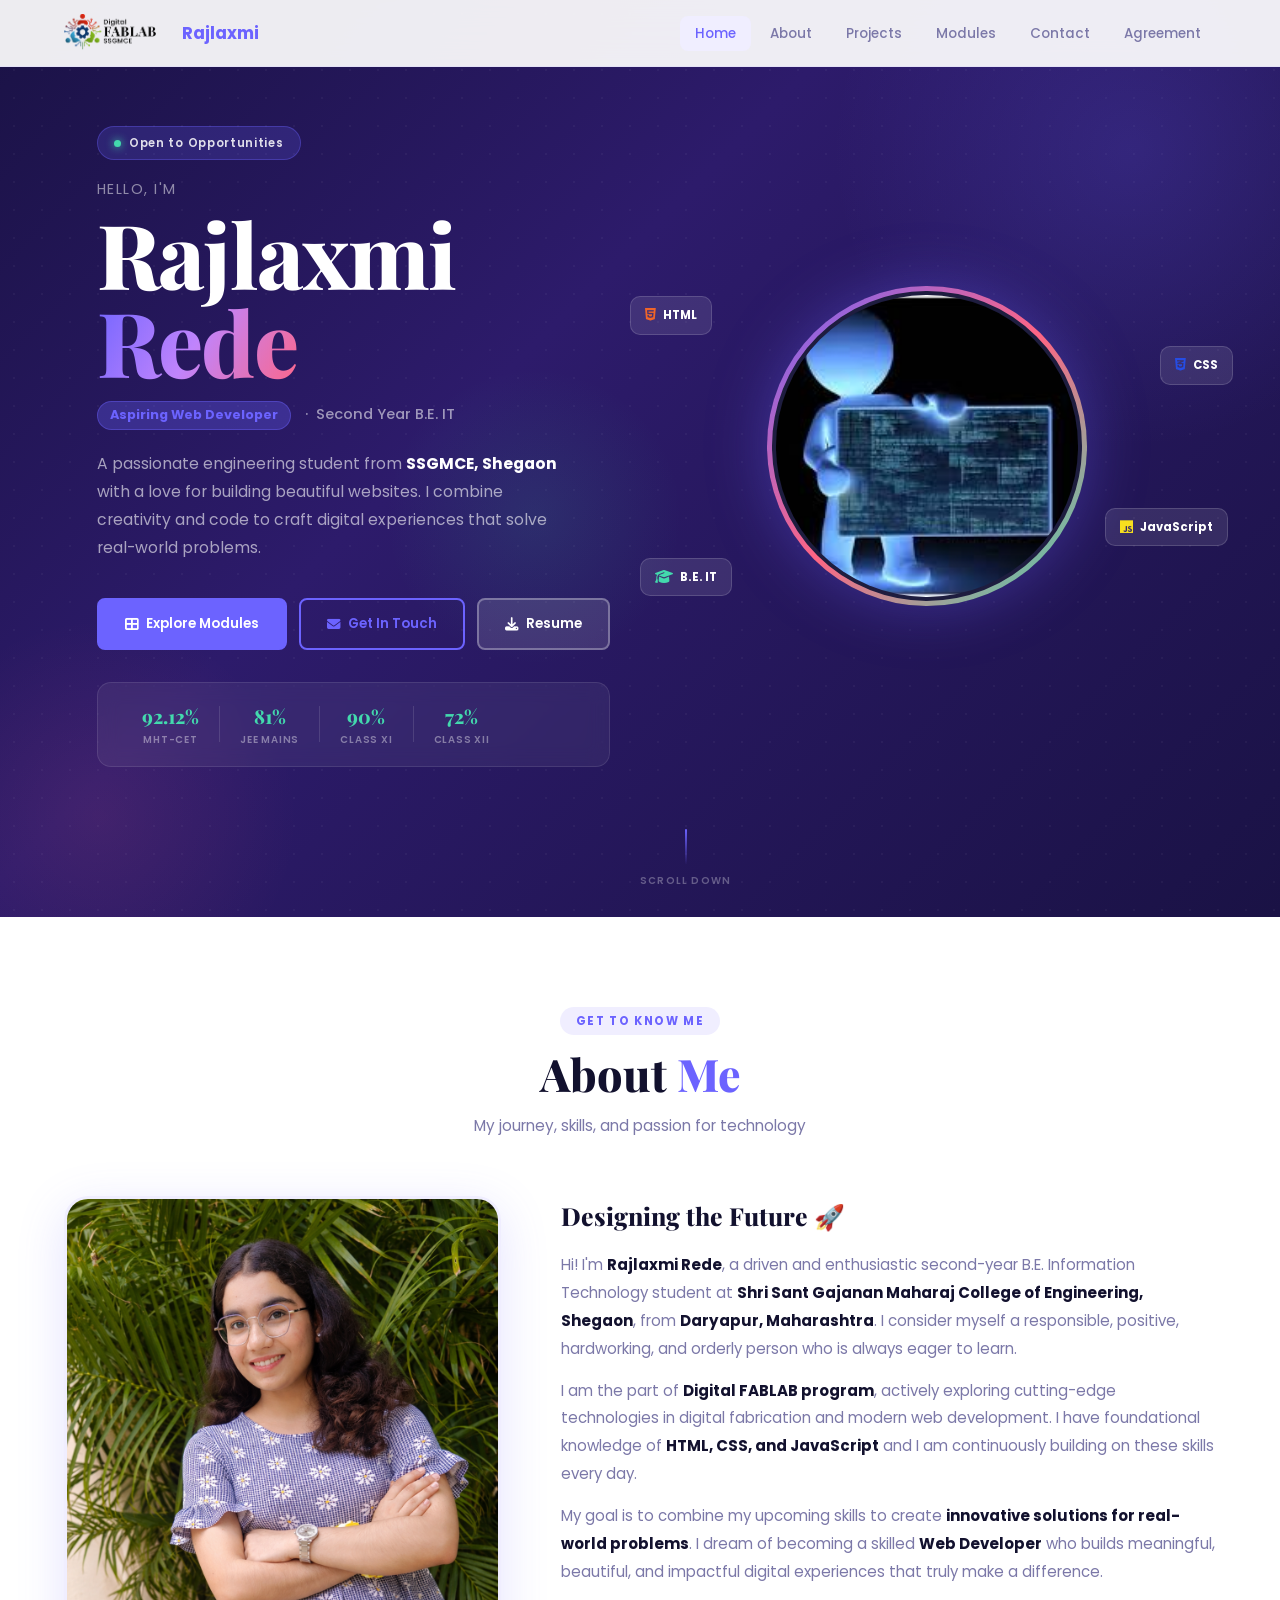
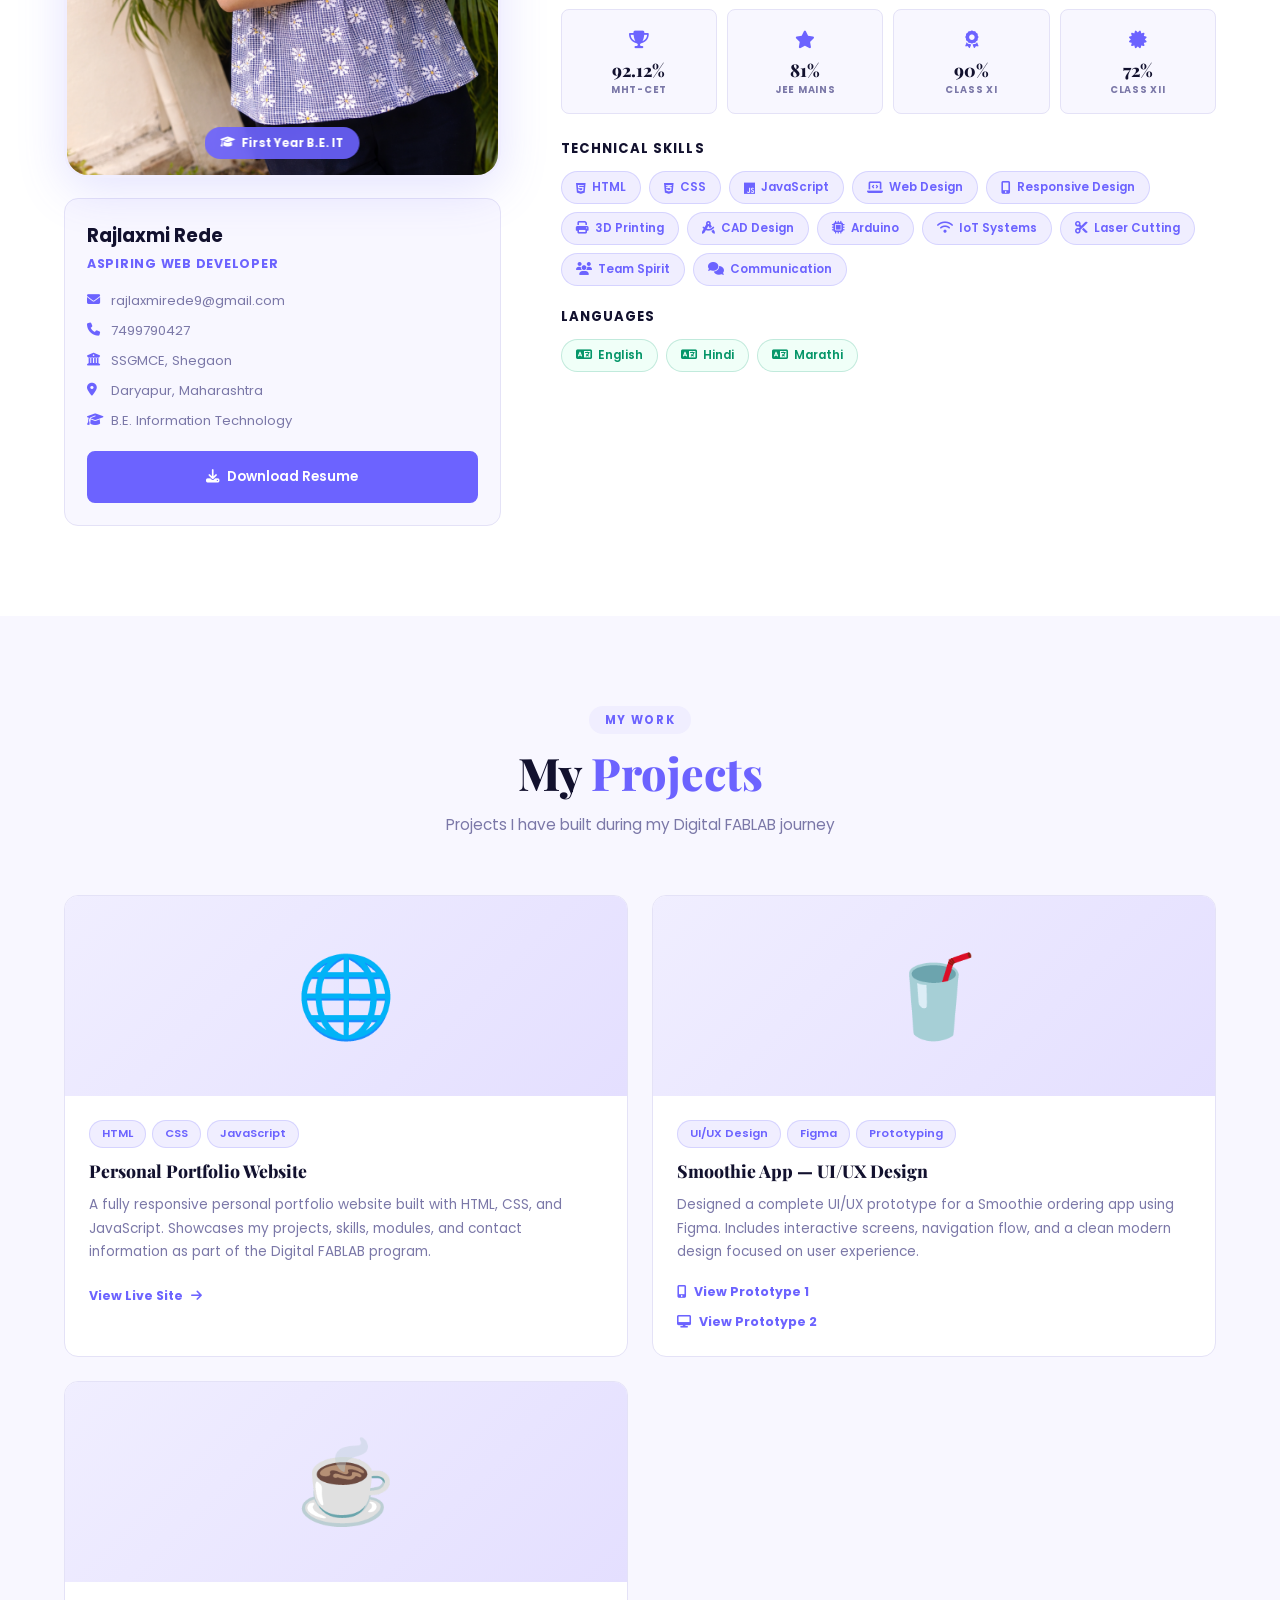
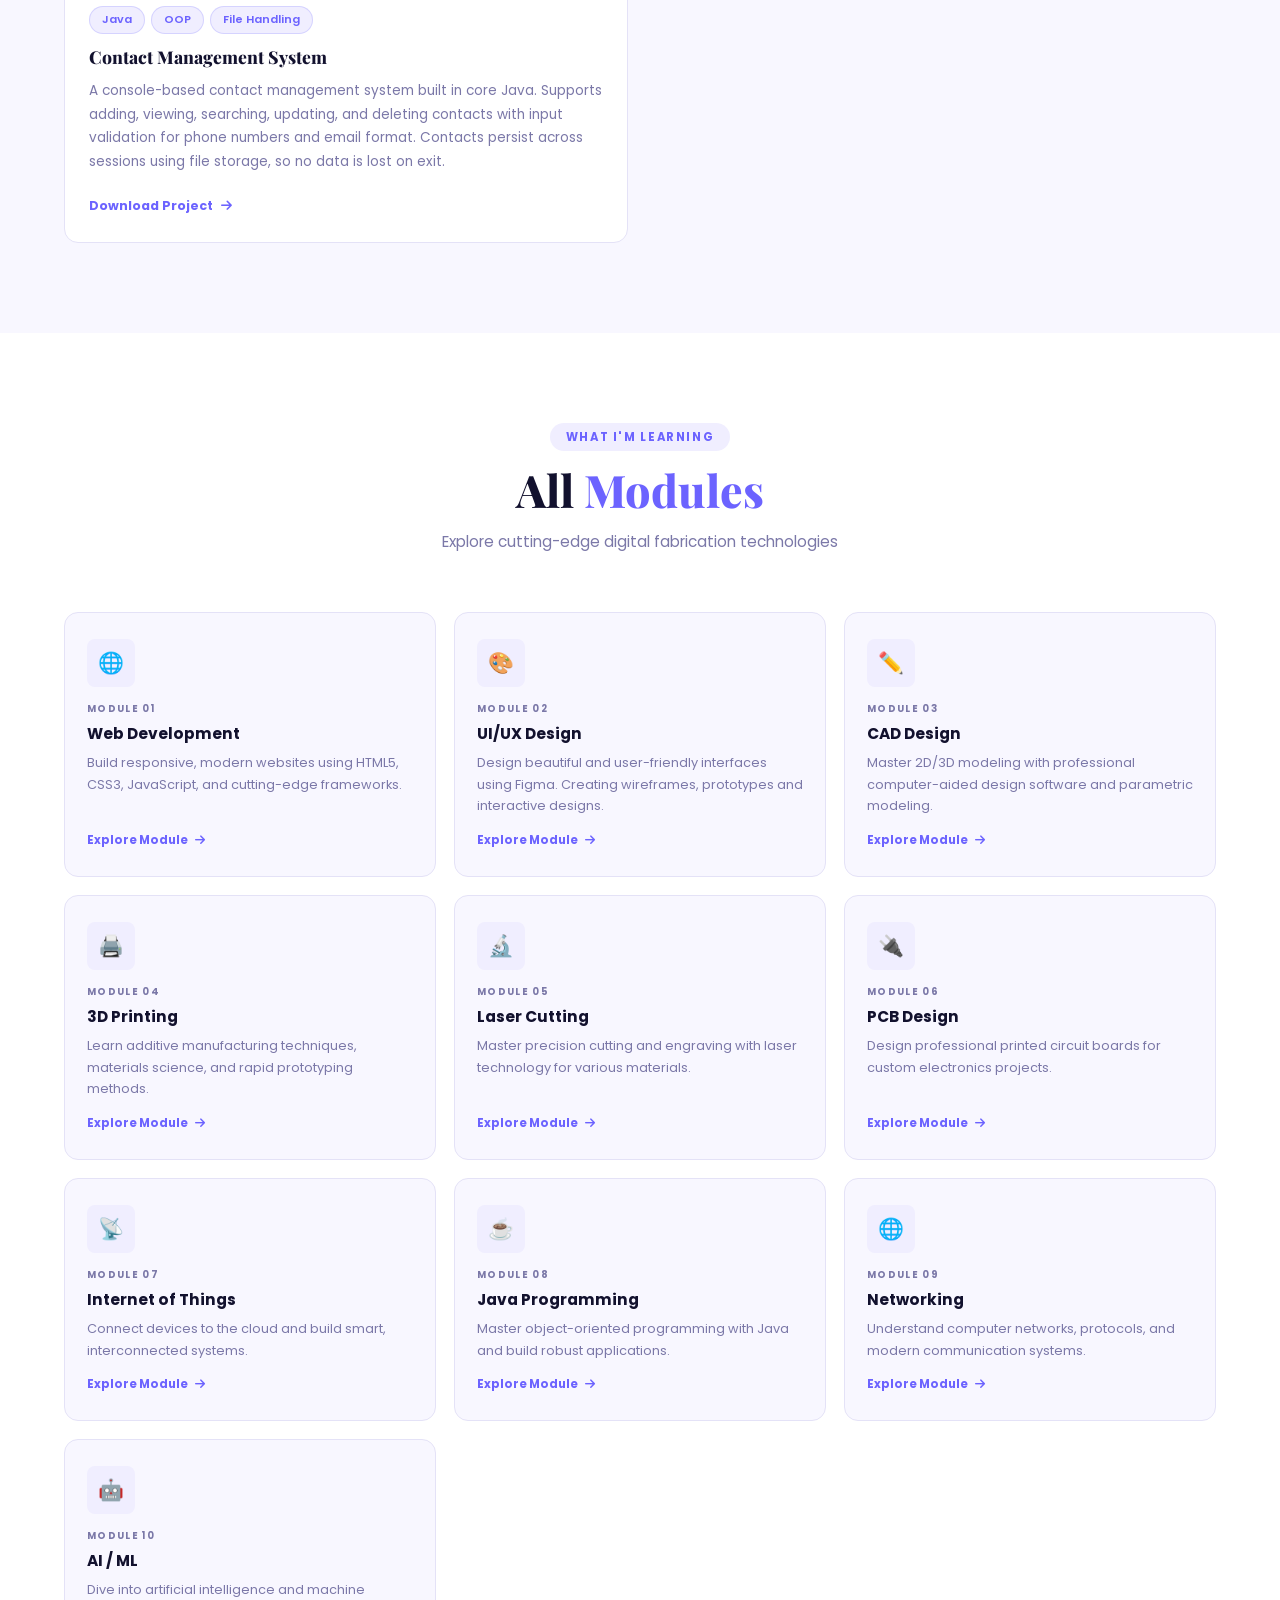
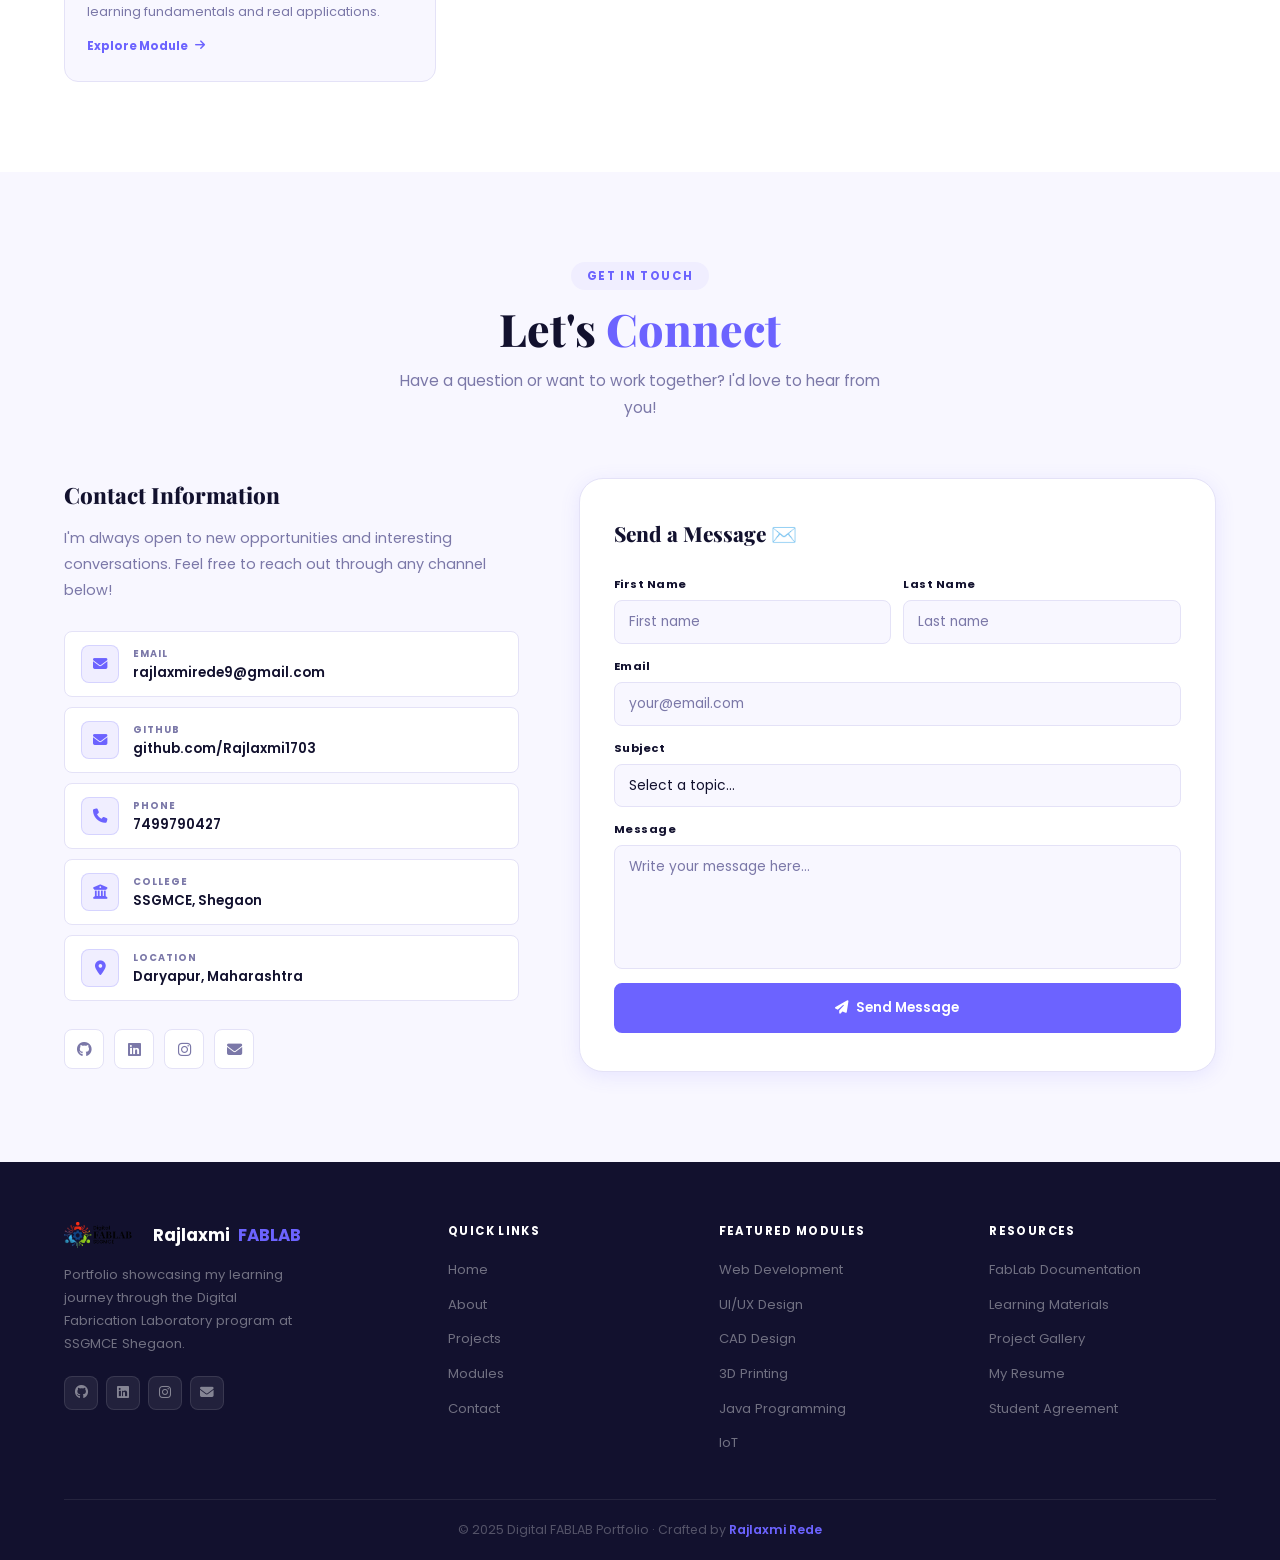
==== commit 09a16238: "Update index.html" ====
--- a/index.html
+++ b/index.html
@@ -55,7 +55,7 @@
         <h1 class="hero-name">Rajlaxmi<br><span class="name-grad">Rede</span></h1>
         <p class="hero-role">
           <span class="rtag">Aspiring Web Developer</span>
-          &nbsp;·&nbsp; First Year B.E. IT
+          &nbsp;·&nbsp; Second Year B.E. IT
         </p>
         <p class="hero-desc">
           A passionate engineering student from <strong>SSGMCE, Shegaon</strong> with a
@@ -152,14 +152,14 @@
         <div class="about-right fade-up d1">
           <h3 class="bio-title">Designing the Future 🚀</h3>
           <p class="bio">
-            Hi! I'm <strong>Rajlaxmi Rede</strong>, a driven and enthusiastic first-year
+            Hi! I'm <strong>Rajlaxmi Rede</strong>, a driven and enthusiastic second-year
             B.E. Information Technology student at <strong>Shri Sant Gajanan Maharaj
             College of Engineering, Shegaon</strong>, from <strong>Daryapur,
             Maharashtra</strong>. I consider myself a responsible, positive, hardworking,
             and orderly person who is always eager to learn.
           </p>
           <p class="bio">
-            I am currently enrolled in the <strong>Digital FABLAB program</strong>, actively
+            I am the part of <strong>Digital FABLAB program</strong>, actively
             exploring cutting-edge technologies in digital fabrication and modern web
             development. I have foundational knowledge of <strong>HTML, CSS, and
             JavaScript</strong> and I am continuously building on these skills every day.
